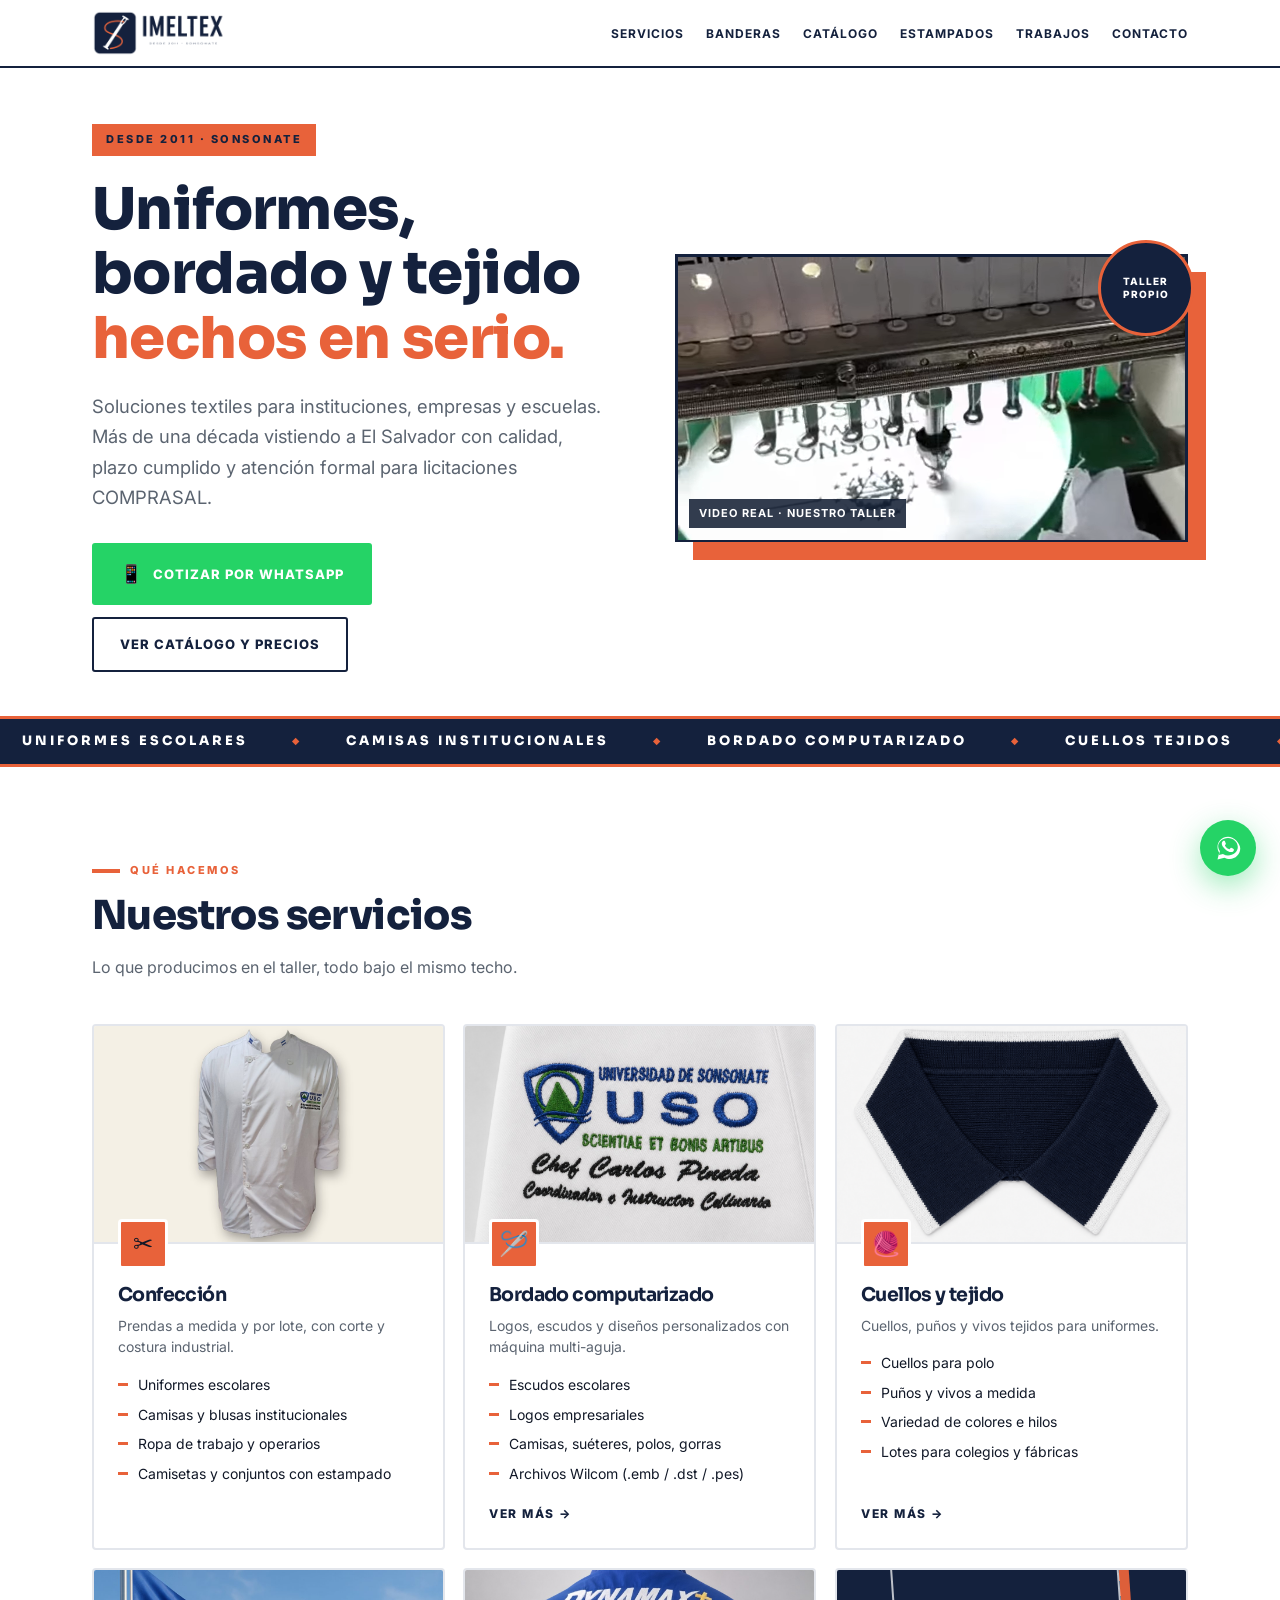
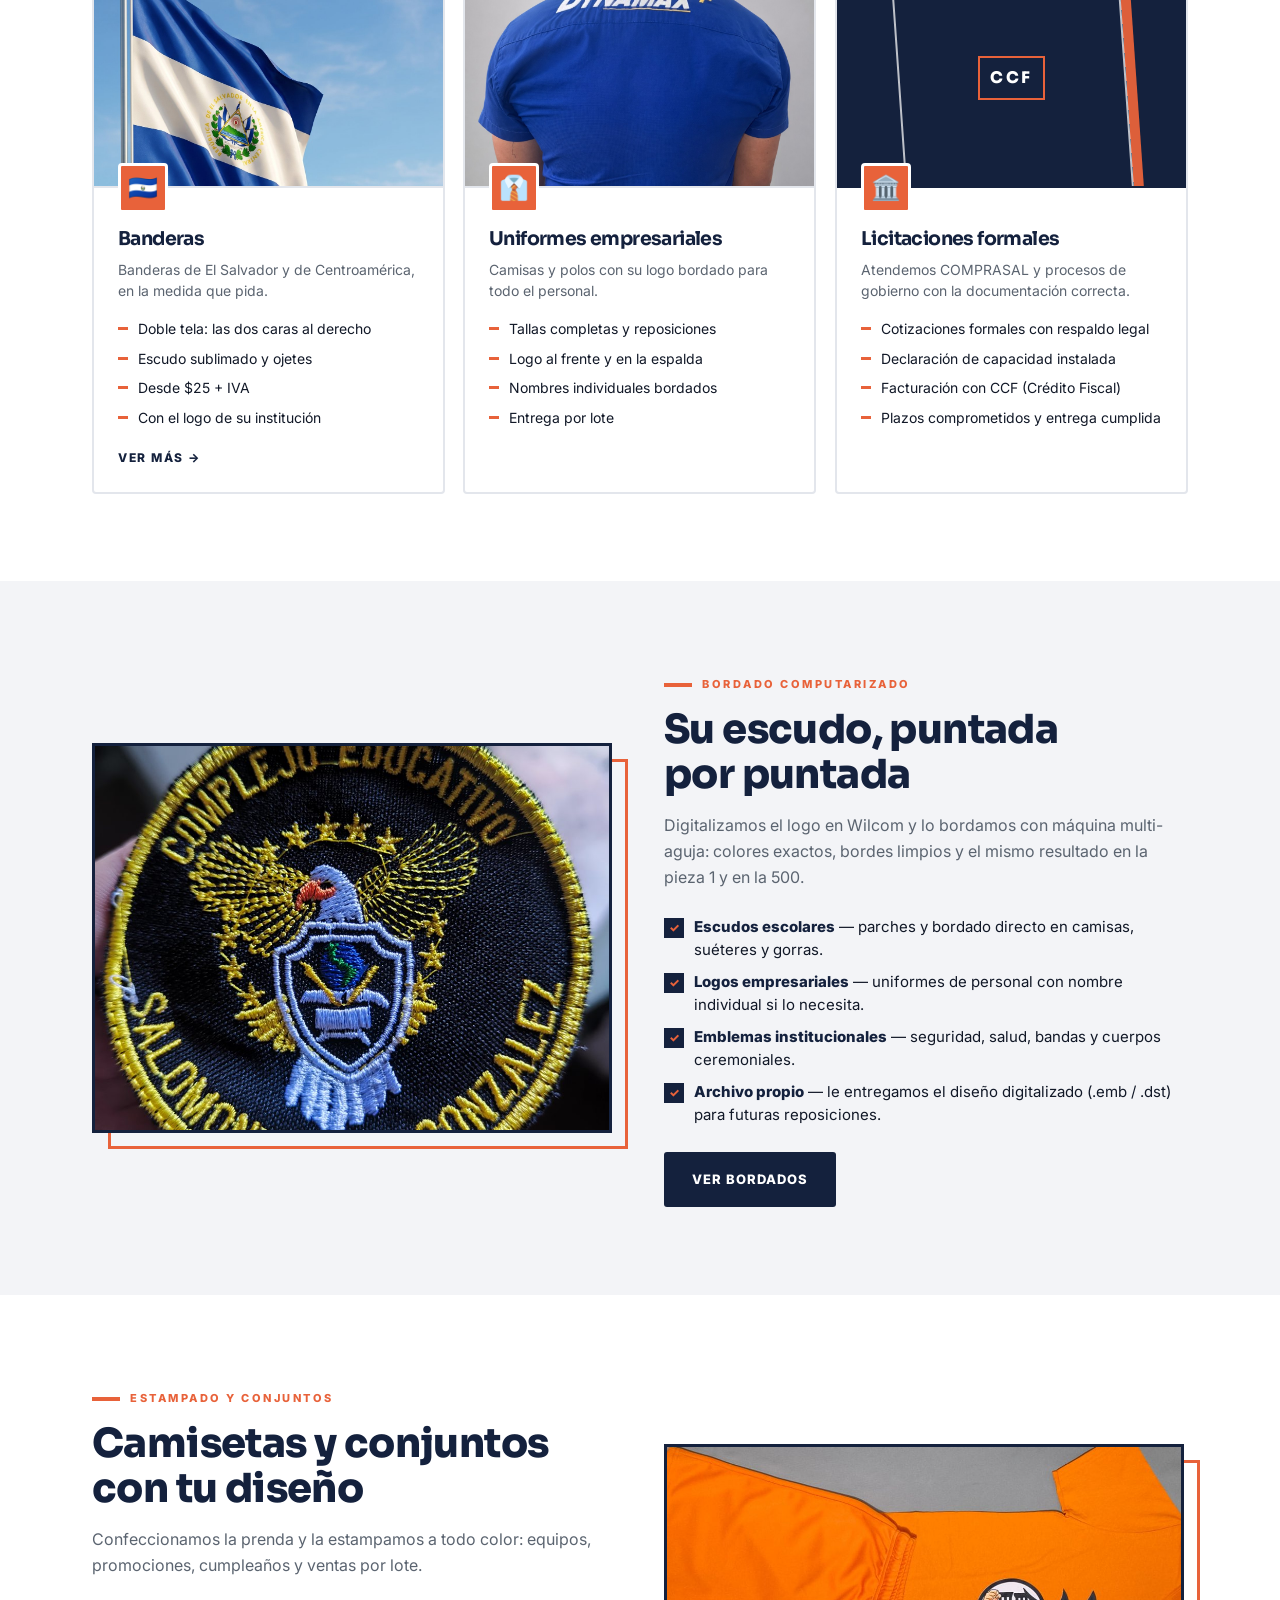
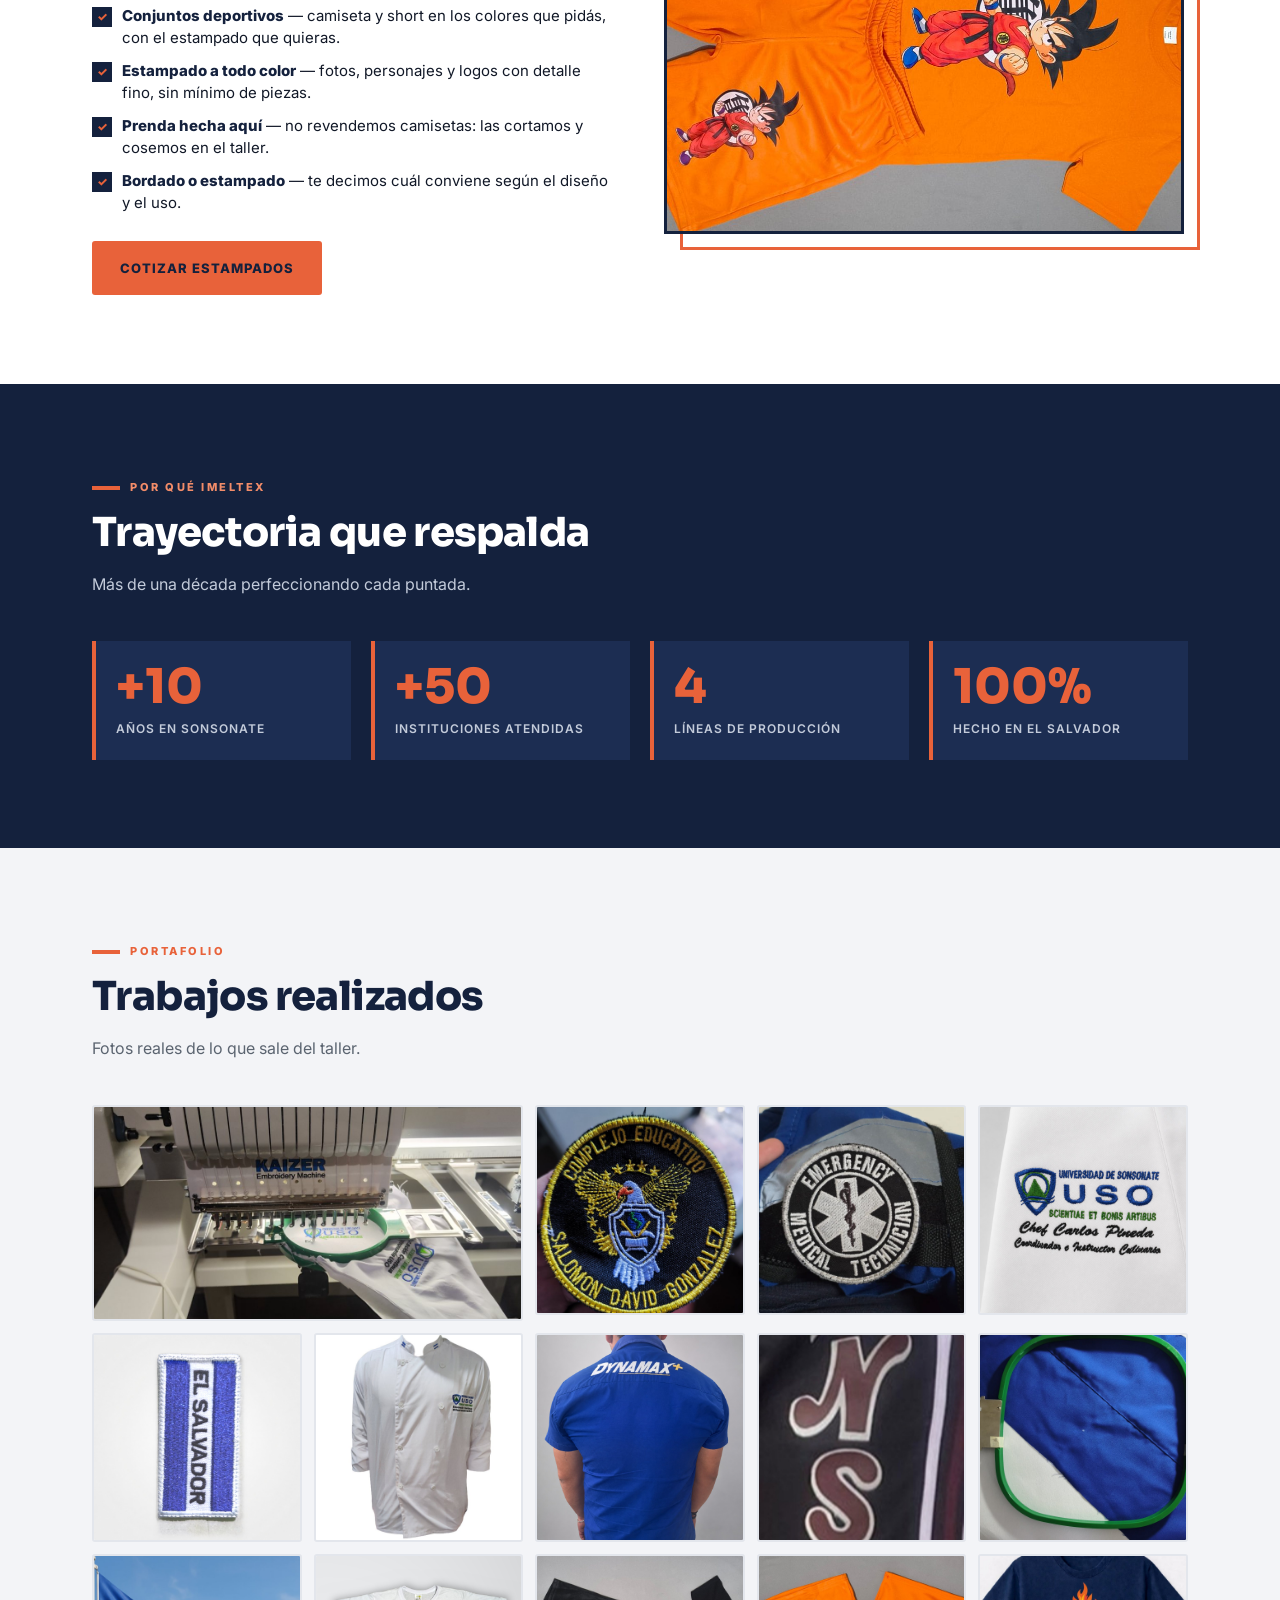
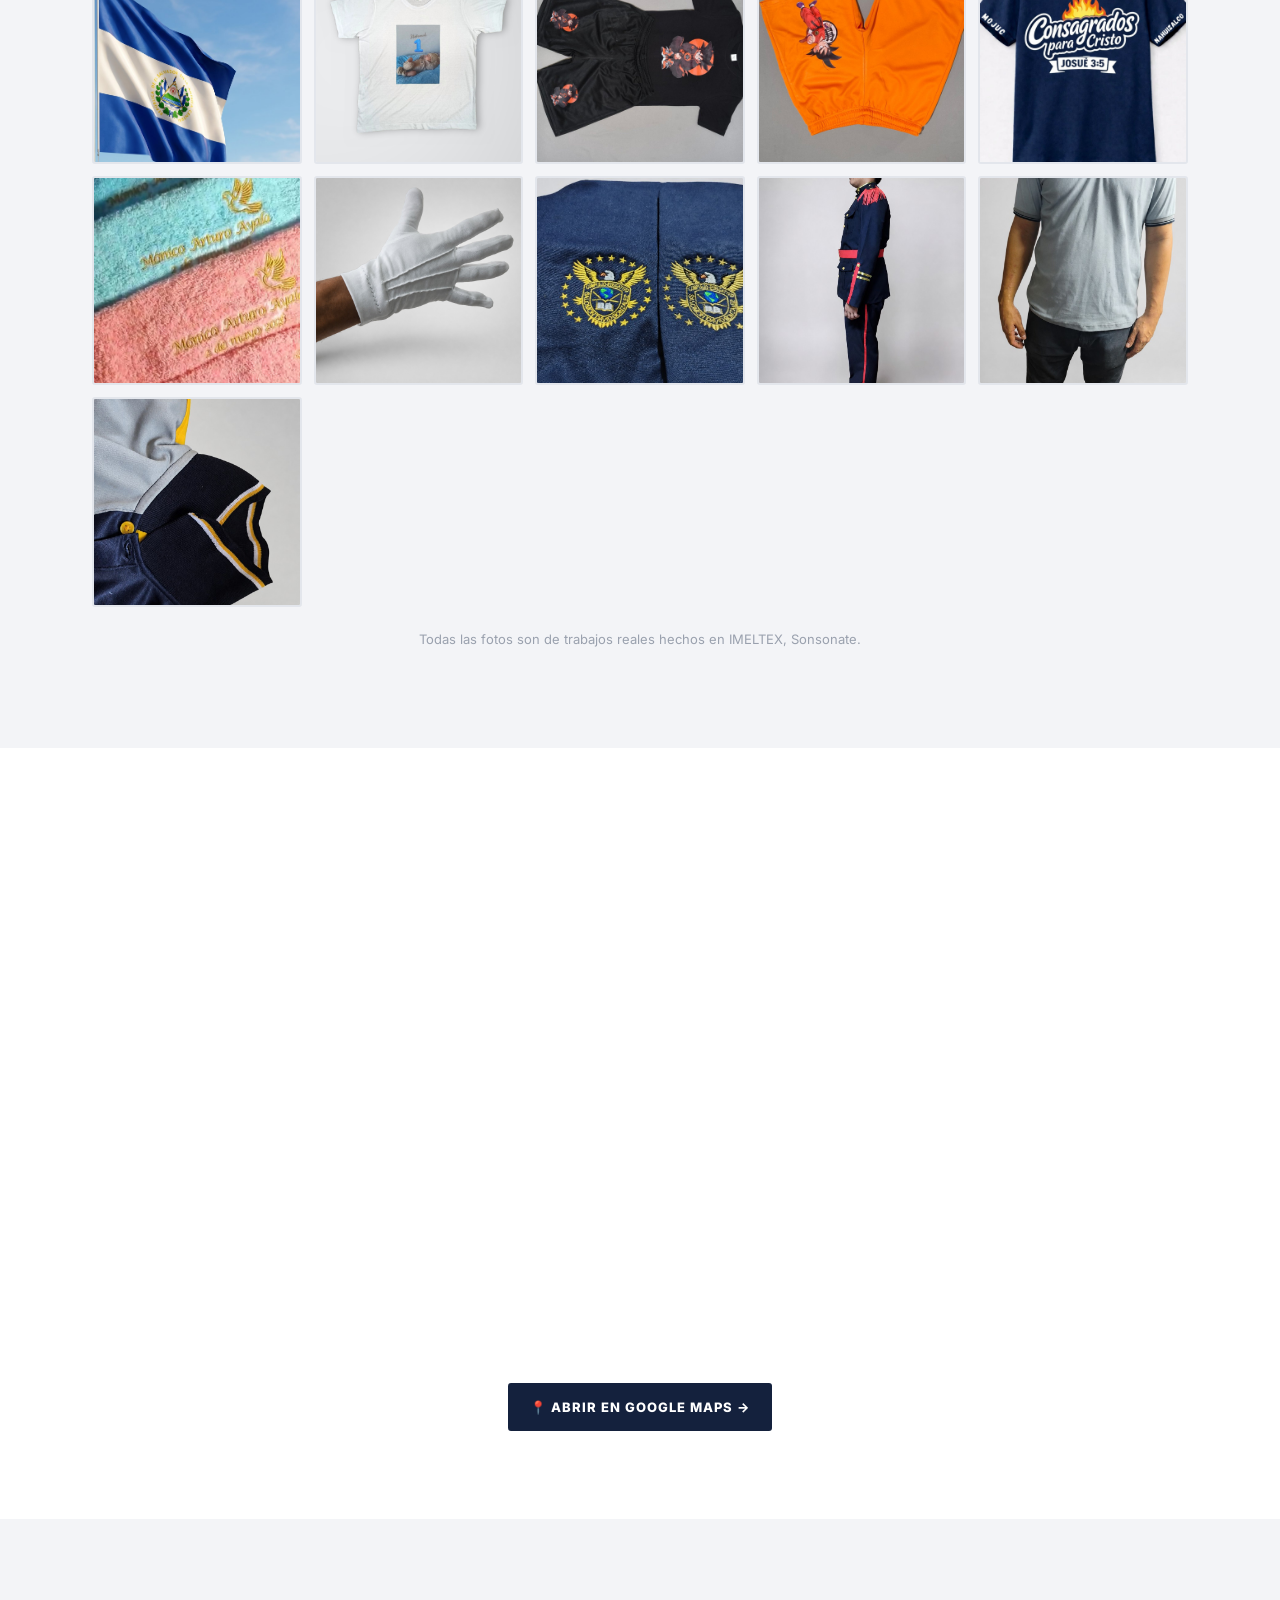
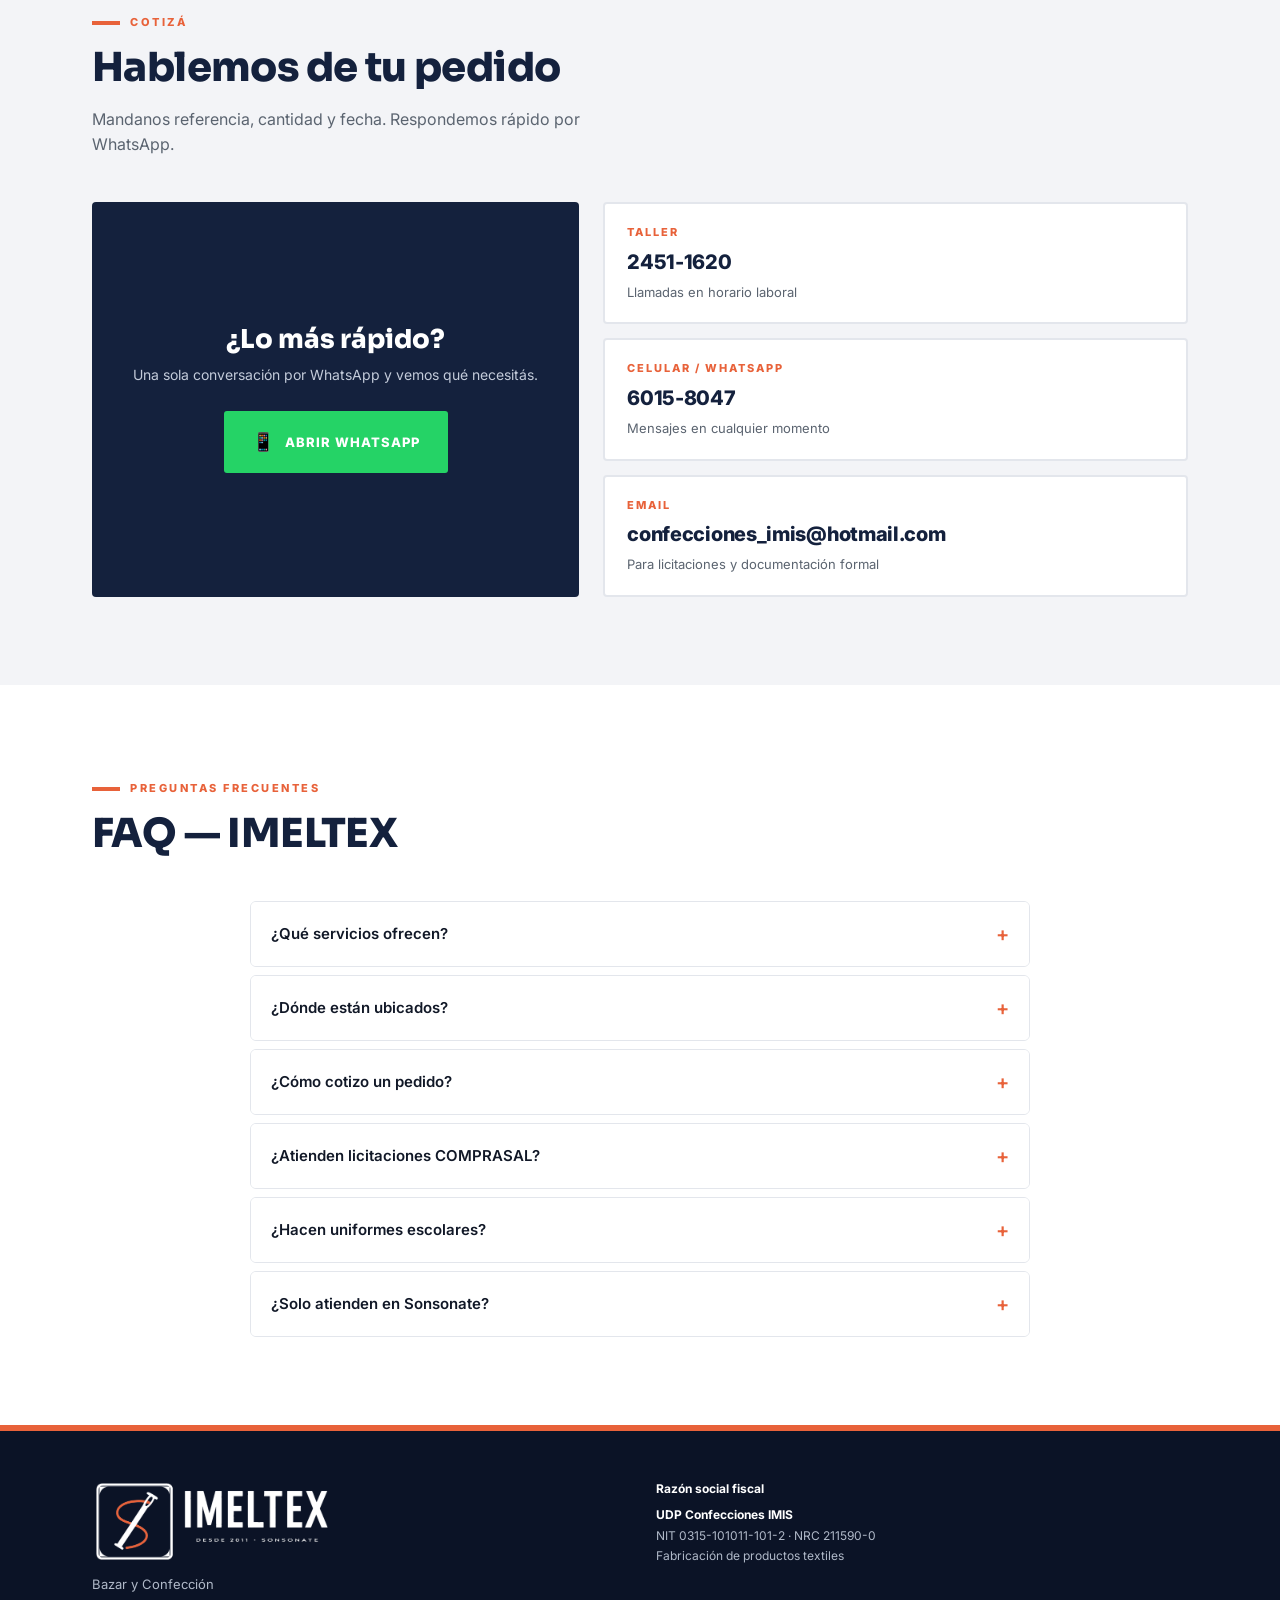
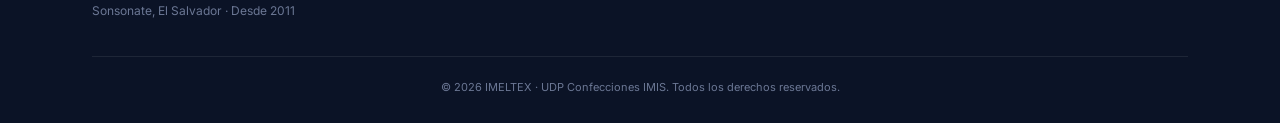
==== index.html @ 52f25d0e "Cuellos: 4 renders realistas + ajustes de layout de Codex Imagenes (Codex imagegen, mismo estilo que" ====
<!DOCTYPE html>
<html lang="es-SV">
<head>
  <meta charset="UTF-8" />
  <meta name="viewport" content="width=device-width, initial-scale=1, viewport-fit=cover" />
  <title>IMELTEX — Soluciones textiles para instituciones, empresas y escuelas | Sonsonate, El Salvador</title>
  <meta name="description" content="Soluciones textiles para instituciones, empresas y escuelas. Confección, bordado computarizado y cuellos tejidos en Sonsonate desde 2011. Licitaciones COMPRASAL." />
  <meta name="theme-color" content="#14213D" />

  <!-- Open Graph / Social -->
  <meta property="og:type" content="website" />
  <meta property="og:title" content="IMELTEX — Soluciones textiles para instituciones, empresas y escuelas" />
  <meta property="og:description" content="Confección, bordado y tejido en Sonsonate desde 2011. Licitaciones COMPRASAL." />
  <meta property="og:locale" content="es_SV" />
  <meta property="og:image" content="og-image.png" />
  <meta property="og:image:width" content="1200" />
  <meta property="og:image:height" content="630" />
  <meta property="og:url" content="https://imeltex.com.sv/" />
  <meta property="og:site_name" content="IMELTEX" />

  <meta name="twitter:card" content="summary_large_image" />
  <meta name="twitter:title" content="IMELTEX — Soluciones textiles para instituciones, empresas y escuelas" />
  <meta name="twitter:description" content="Confección, bordado y tejido en Sonsonate desde 2011." />
  <meta name="twitter:image" content="og-image.png" />

  <link rel="canonical" href="https://imeltex.com.sv/" />
  <link rel="icon" href="imeltex-icon-192.png" />
  <link rel="apple-touch-icon" href="imeltex-icon.png" />
  <link rel="preconnect" href="https://fonts.googleapis.com" />
  <link rel="preconnect" href="https://fonts.gstatic.com" crossorigin />
  <link href="https://fonts.googleapis.com/css2?family=Sora:wght@700;800&family=Inter:wght@400;500;600;700;800&display=swap" rel="stylesheet" />
  <link rel="stylesheet" href="styles.css?v=20260906-layout" />
  <script src="app.js" defer></script>

  <!-- Schema.org LocalBusiness para SEO local -->
  <script type="application/ld+json">
  {
    "@context": "https://schema.org",
    "@type": "LocalBusiness",
    "@id": "https://imeltex.com.sv/#business",
    "name": "IMELTEX",
    "legalName": "UDP Confecciones IMIS",
    "alternateName": "ImelTex Bazar y Confección",
    "description": "Taller textil en Sonsonate desde 2011. Confección de uniformes, bordados computarizados y tejido de cuellos para instituciones, empresas y escuelas.",
    "image": "https://imeltex.com.sv/imeltex-logo-2026.png",
    "logo": "https://imeltex.com.sv/imeltex-logo-2026.png",
    "telephone": ["+503-2451-1620", "+503-6015-8047"],
    "email": "confecciones_imis@hotmail.com",
    "url": "https://imeltex.com.sv/",
    "address": {
      "@type": "PostalAddress",
      "streetAddress": "Colonia Aida, 8va Avenida Norte, Casa 6-4",
      "addressLocality": "Sonsonate",
      "postalCode": "2301",
      "addressCountry": "SV"
    },
    "geo": {
      "@type": "GeoCoordinates",
      "latitude": 13.7167,
      "longitude": -89.7167
    },
    "openingHoursSpecification": [
      {
        "@type": "OpeningHoursSpecification",
        "dayOfWeek": ["Monday", "Tuesday", "Wednesday", "Thursday", "Friday"],
        "opens": "08:00",
        "closes": "17:00"
      },
      {
        "@type": "OpeningHoursSpecification",
        "dayOfWeek": ["Saturday"],
        "opens": "08:00",
        "closes": "12:00"
      }
    ],
    "foundingDate": "2011",
    "areaServed": "El Salvador",
    "knowsAbout": ["Confección de uniformes", "Bordado computarizado", "Tejido de cuellos", "Banderas", "Licitaciones COMPRASAL"],
    "hasOfferCatalog": {
      "@type": "OfferCatalog",
      "name": "Servicios IMELTEX",
      "itemListElement": [
        { "@type": "Offer", "itemOffered": { "@type": "Service", "name": "Confección textil", "url": "https://imeltex.com.sv/" } },
        { "@type": "Offer", "itemOffered": { "@type": "Service", "name": "Bordado computarizado", "url": "https://imeltex.com.sv/bordados.html" } },
        { "@type": "Offer", "itemOffered": { "@type": "Service", "name": "Cuellos tejidos", "url": "https://imeltex.com.sv/cuellos.html" } },
        { "@type": "Offer", "itemOffered": { "@type": "Product", "name": "Banderas de El Salvador y Centroamérica", "url": "https://imeltex.com.sv/banderas.html" } }
      ]
    }
  }
  </script>

</head>
<body>

  <!-- ── Nav ── -->
  <nav>
    <div class="container">
      <a href="index.html" class="logo-link" aria-label="IMELTEX — inicio">
        <img src="imeltex-logo-2026.png" alt="IMELTEX" />
      </a>
      <ul>
        <li><a href="#servicios">Servicios</a></li>
        <li><a href="banderas.html">Banderas</a></li>
        <li><a href="catalogo.html">Catálogo</a></li>
        <li><a href="#estampados">Estampados</a></li>
        <li><a href="#galeria">Trabajos</a></li>
        <li><a href="#contacto">Contacto</a></li>
      </ul>
    </div>
  </nav>

  <!-- ── Hero ── -->
  <header class="hero">
    <div class="container">
      <div class="hero-texto">
        <div class="desde">Desde 2011 · Sonsonate</div>
        <h1>Uniformes, bordado y tejido <strong>hechos en serio.</strong></h1>
        <p class="subtitulo">
          Soluciones textiles para instituciones, empresas y escuelas. Más de una década vistiendo a
          El Salvador con calidad, plazo cumplido y atención formal para licitaciones COMPRASAL.
        </p>
        <div class="cta-row">
          <a class="btn btn-wa" href="https://wa.me/50360158047?text=Hola%20IMELTEX%2C%20quiero%20cotizar%20un%20pedido" target="_blank" rel="noopener">
            <span style="font-size:18px" aria-hidden="true">📱</span> Cotizar por WhatsApp
          </a>
          <a class="btn btn-ghost" href="catalogo.html">Ver catálogo y precios</a>
        </div>
      </div>
      <div class="hero-visual">
        <video autoplay muted loop playsinline preload="metadata" poster="video/bordadora-poster.jpg" width="960" height="540" aria-label="Video real: nuestra bordadora multi-aguja trabajando en el taller">
          <source src="video/bordadora-loop.webm" type="video/webm" />
          <source src="video/bordadora-loop.mp4" type="video/mp4" />
          <img src="video/bordadora-poster.jpg" alt="Máquina bordadora industrial de IMELTEX bordando un logo" />
        </video>
        <div class="sello">Taller propio</div>
        <div class="pie-foto">Video real · nuestro taller</div>
      </div>
    </div>
  </header>

  <!-- ── Cinta ── -->
  <div class="cinta" aria-hidden="true">
    <div class="pista">
      <span>Uniformes escolares</span><span>Camisas institucionales</span><span>Bordado computarizado</span><span>Cuellos tejidos</span><span>Banderas</span><span>Ropa de trabajo</span><span>Licitaciones COMPRASAL</span><span>Facturación CCF</span>
      <span>Uniformes escolares</span><span>Camisas institucionales</span><span>Bordado computarizado</span><span>Cuellos tejidos</span><span>Banderas</span><span>Ropa de trabajo</span><span>Licitaciones COMPRASAL</span><span>Facturación CCF</span>
    </div>
  </div>

  <!-- ── Servicios ── -->
  <section id="servicios">
    <div class="container">
      <div class="seccion-titulo reveal">
        <div class="label">Qué hacemos</div>
        <h2>Nuestros servicios</h2>
        <div class="sub">Lo que producimos en el taller, todo bajo el mismo techo.</div>
      </div>
      <div class="servicios-grid">
        <div class="servicio reveal">
          <div class="foto"><img src="fotos/servicios/filipina-logo-limpio.jpg" alt="Filipina de chef blanca con logo bordado, confeccionada en IMELTEX" loading="lazy" width="1200" height="900" /></div>
          <div class="icon" aria-hidden="true">✂️</div>
          <h3>Confección</h3>
          <p>Prendas a medida y por lote, con corte y costura industrial.</p>
          <ul>
            <li>Uniformes escolares</li>
            <li>Camisas y blusas institucionales</li>
            <li>Ropa de trabajo y operarios</li>
            <li>Camisetas y conjuntos con estampado</li>
          </ul>
        </div>
        <a class="servicio servicio-link reveal reveal-d1" href="bordados.html">
          <div class="foto"><img src="fotos/galeria/bordado-logo-uso-filipina.jpg" alt="Logo de la Universidad de Sonsonate bordado en una filipina" loading="lazy" width="1000" height="1000" /></div>
          <div class="icon" aria-hidden="true">🪡</div>
          <h3>Bordado computarizado</h3>
          <p>Logos, escudos y diseños personalizados con máquina multi-aguja.</p>
          <ul>
            <li>Escudos escolares</li>
            <li>Logos empresariales</li>
            <li>Camisas, suéteres, polos, gorras</li>
            <li>Archivos Wilcom (.emb / .dst / .pes)</li>
          </ul>
          <div class="ver-mas">Ver más →</div>
        </a>
        <a class="servicio servicio-link reveal reveal-d2" href="cuellos.html">
          <div class="foto"><img src="fotos/cuellos/banda-gruesa.png" alt="Cuello tejido con banda gruesa azul marino" loading="lazy" width="900" height="900" style="object-position: center 55%" /></div>
          <div class="icon" aria-hidden="true">🧶</div>
          <h3>Cuellos y tejido</h3>
          <p>Cuellos, puños y vivos tejidos para uniformes.</p>
          <ul>
            <li>Cuellos para polo</li>
            <li>Puños y vivos a medida</li>
            <li>Variedad de colores e hilos</li>
            <li>Lotes para colegios y fábricas</li>
          </ul>
          <div class="ver-mas">Ver más →</div>
        </a>
        <a class="servicio servicio-link reveal reveal-d3" href="banderas.html">
          <div class="foto"><img src="fotos/bandera-el-salvador-imeltex.jpg" alt="Bandera de El Salvador confeccionada por IMELTEX" loading="lazy" width="1200" height="983" /></div>
          <div class="icon" aria-hidden="true">🇸🇻</div>
          <h3>Banderas</h3>
          <p>Banderas de El Salvador y de Centroamérica, en la medida que pida.</p>
          <ul>
            <li>Doble tela: las dos caras al derecho</li>
            <li>Escudo sublimado y ojetes</li>
            <li>Desde $25 + IVA</li>
            <li>Con el logo de su institución</li>
          </ul>
          <div class="ver-mas">Ver más →</div>
        </a>
        <div class="servicio reveal reveal-d3">
          <div class="foto"><img src="fotos/galeria/camisa-logo-espalda.jpg" alt="Camisa de uniforme empresarial con logo bordado en la espalda" loading="lazy" width="1000" height="1000" style="object-position: center 20%" /></div>
          <div class="icon" aria-hidden="true">👔</div>
          <h3>Uniformes empresariales</h3>
          <p>Camisas y polos con su logo bordado para todo el personal.</p>
          <ul>
            <li>Tallas completas y reposiciones</li>
            <li>Logo al frente y en la espalda</li>
            <li>Nombres individuales bordados</li>
            <li>Entrega por lote</li>
          </ul>
        </div>
        <div class="servicio reveal reveal-d4">
          <div class="foto foto-licitaciones" aria-hidden="true"><span>CCF</span></div>
          <div class="icon" aria-hidden="true">🏛️</div>
          <h3>Licitaciones formales</h3>
          <p>Atendemos COMPRASAL y procesos de gobierno con la documentación correcta.</p>
          <ul>
            <li>Cotizaciones formales con respaldo legal</li>
            <li>Declaración de capacidad instalada</li>
            <li>Facturación con CCF (Crédito Fiscal)</li>
            <li>Plazos comprometidos y entrega cumplida</li>
          </ul>
        </div>
      </div>
    </div>
  </section>

  <!-- ── Bordado destacado (foto real) ── -->
  <section class="cream-dark">
    <div class="container">
      <div class="bloque">
        <div class="bloque-img reveal">
          <img src="fotos/galeria/parche-salomon-mano.jpg" alt="Parche bordado del Complejo Educativo Salomón David González" loading="lazy" width="1000" height="1000" />
        </div>
        <div class="reveal reveal-d1">
          <div class="seccion-titulo">
            <div class="label">Bordado computarizado</div>
            <h2>Su escudo, puntada por puntada</h2>
            <div class="sub">Digitalizamos el logo en Wilcom y lo bordamos con máquina multi-aguja: colores exactos, bordes limpios y el mismo resultado en la pieza 1 y en la 500.</div>
          </div>
          <ul class="lista-check">
            <li><strong>Escudos escolares</strong> — parches y bordado directo en camisas, suéteres y gorras.</li>
            <li><strong>Logos empresariales</strong> — uniformes de personal con nombre individual si lo necesita.</li>
            <li><strong>Emblemas institucionales</strong> — seguridad, salud, bandas y cuerpos ceremoniales.</li>
            <li><strong>Archivo propio</strong> — le entregamos el diseño digitalizado (.emb / .dst) para futuras reposiciones.</li>
          </ul>
          <a class="btn btn-navy" href="bordados.html">Ver bordados</a>
        </div>
      </div>
    </div>
  </section>

  <!-- ── Estampados y conjuntos deportivos ── -->
  <section id="estampados">
    <div class="container">
      <div class="bloque invertido">
        <div class="bloque-img reveal">
          <img src="fotos/galeria/conjunto-deportivo-naranja.jpg" alt="Conjunto deportivo naranja con estampado a todo color, confeccionado en IMELTEX" loading="lazy" width="1000" height="1000" />
        </div>
        <div class="reveal reveal-d1">
          <div class="seccion-titulo">
            <div class="label">Estampado y conjuntos</div>
            <h2>Camisetas y conjuntos con tu diseño</h2>
            <div class="sub">Confeccionamos la prenda y la estampamos a todo color: equipos, promociones, cumpleaños y ventas por lote.</div>
          </div>
          <ul class="lista-check">
            <li><strong>Conjuntos deportivos</strong> — camiseta y short en los colores que pidás, con el estampado que quieras.</li>
            <li><strong>Estampado a todo color</strong> — fotos, personajes y logos con detalle fino, sin mínimo de piezas.</li>
            <li><strong>Prenda hecha aquí</strong> — no revendemos camisetas: las cortamos y cosemos en el taller.</li>
            <li><strong>Bordado o estampado</strong> — te decimos cuál conviene según el diseño y el uso.</li>
          </ul>
          <a class="btn btn-gold" href="https://wa.me/50360158047?text=Hola%20IMELTEX%2C%20quiero%20cotizar%20camisetas%20estampadas" target="_blank" rel="noopener">Cotizar estampados</a>
        </div>
      </div>
    </div>
  </section>

  <!-- ── Trayectoria (dark section) ── -->
  <section class="dark">
    <div class="container">
      <div class="seccion-titulo reveal">
        <div class="label">Por qué IMELTEX</div>
        <h2>Trayectoria que respalda</h2>
        <div class="sub">Más de una década perfeccionando cada puntada.</div>
      </div>
      <div class="stats-row">
        <div class="stat reveal">
          <div class="num" data-count="10" data-prefix="+">+10</div>
          <div class="label">Años en Sonsonate</div>
        </div>
        <div class="stat reveal reveal-d1">
          <div class="num" data-count="50" data-prefix="+">+50</div>
          <div class="label">Instituciones atendidas</div>
        </div>
        <div class="stat reveal reveal-d2">
          <div class="num" data-count="4">4</div>
          <div class="label">Líneas de producción</div>
        </div>
        <div class="stat reveal reveal-d3">
          <div class="num" data-count="100" data-suffix="%">100%</div>
          <div class="label">Hecho en El Salvador</div>
        </div>
      </div>
    </div>
  </section>

  <!-- ── Galería ── -->
  <section id="galeria" class="cream-dark">
    <div class="container">
      <div class="seccion-titulo reveal">
        <div class="label">Portafolio</div>
        <h2>Trabajos realizados</h2>
        <div class="sub">Fotos reales de lo que sale del taller.</div>
      </div>
      <div class="galeria-grid reveal">
        <img class="galeria-item ancha" src="fotos/galeria/maquina-bordando.jpg" alt="Máquina bordadora trabajando un logo" loading="lazy" width="1000" height="1000" />
        <img class="galeria-item" src="fotos/galeria/parche-salomon-mano.jpg" alt="Parche bordado escolar" loading="lazy" width="1000" height="1000" />
        <img class="galeria-item" src="fotos/galeria/parche-emt.jpg" alt="Parche bordado Emergency Medical Technician" loading="lazy" width="1000" height="1000" />
        <img class="galeria-item" src="fotos/galeria/bordado-logo-uso-filipina.jpg" alt="Logo bordado en filipina" loading="lazy" width="1000" height="1000" />
        <img class="galeria-item" src="fotos/galeria/parche-el-salvador.jpg" alt="Parche bordado El Salvador" loading="lazy" width="1000" height="1000" />
        <img class="galeria-item" src="fotos/galeria/filipina-logo.jpg" alt="Filipina de chef con logo bordado" loading="lazy" width="1000" height="1000" />
        <img class="galeria-item" src="fotos/galeria/camisa-logo-espalda.jpg" alt="Camisa de uniforme con logo en la espalda" loading="lazy" width="1000" height="1000" />
        <img class="galeria-item" src="fotos/galeria/bordado-detalle-letras.jpg" alt="Detalle de letras bordadas" loading="lazy" width="1000" height="1000" />
        <img class="galeria-item" src="fotos/galeria/bandera-bastidor.jpg" alt="Bandera en bastidor de bordado" loading="lazy" width="1000" height="1000" />
        <img class="galeria-item" src="fotos/bandera-el-salvador-imeltex.jpg" alt="Bandera de El Salvador" loading="lazy" width="1200" height="983" />
        <img class="galeria-item" src="fotos/galeria/camiseta-goku-blanca.jpg" alt="Camiseta blanca con estampado a todo color" loading="lazy" width="1000" height="1000" />
        <img class="galeria-item" src="fotos/galeria/conjunto-deportivo-negro.jpg" alt="Conjunto deportivo negro estampado" loading="lazy" width="1000" height="1000" />
        <img class="galeria-item" src="fotos/galeria/short-naranja-estampado.jpg" alt="Short naranja con estampado" loading="lazy" width="1000" height="1000" />
        <img class="galeria-item" src="fotos/galeria/camiseta-consagrados-estampada.jpg" alt="Camiseta azul con estampado Consagrados para Cristo" loading="lazy" width="1000" height="1000" />
        <img class="galeria-item" src="fotos/galeria/toallas-bordadas-personalizadas.jpg" alt="Toallas bordadas con nombre y fecha" loading="lazy" width="1000" height="1000" />
        <img class="galeria-item" src="fotos/galeria/guantes-blancos-desfile.jpg" alt="Guantes blancos para desfile" loading="lazy" width="1000" height="1000" />
        <img class="galeria-item" src="fotos/galeria/escudos-aguila-salomon-bordados.jpg" alt="Escudos del Complejo Educativo Salomón David González bordados en tela azul marino" loading="lazy" width="1000" height="1000" />
        <img class="galeria-item" src="fotos/galeria/uniforme-cadete-gala.jpg" alt="Uniforme de gala de cadete confeccionado en IMELTEX" loading="lazy" width="1000" height="1000" />
        <img class="galeria-item" src="fotos/galeria/polo-gris-cuello-tejido.jpg" alt="Polo gris con cuello y puños tejidos en el taller" loading="lazy" width="1000" height="1000" />
        <img class="galeria-item" src="fotos/galeria/cuello-tejido-real-amarillo-blanco.jpg" alt="Cuello tejido azul marino con líneas amarilla y blanca, foto real" loading="lazy" width="1000" height="1000" />
        <div class="galeria-pie">Todas las fotos son de trabajos reales hechos en IMELTEX, Sonsonate.</div>
      </div>
    </div>
  </section>

  <!-- ── Ubicación ── -->
  <section id="ubicacion">
    <div class="container">
      <div class="seccion-titulo reveal">
        <div class="label">Dónde estamos</div>
        <h2>Visitanos en Sonsonate</h2>
        <div class="sub">Lunes a viernes 8:00 AM – 5:00 PM · Sábado 8:00 AM – 12:00 PM</div>
      </div>
      <div class="mapa-wrap reveal">
        <iframe
          src="https://www.google.com/maps?q=ImelTex+Bazar+y+Confecci%C3%B3n+Sonsonate&output=embed"
          loading="lazy"
          referrerpolicy="no-referrer-when-downgrade"
          title="Ubicación de IMELTEX en Sonsonate"
        ></iframe>
      </div>
      <div style="text-align: center; margin-top: 20px;">
        <a class="contacto-cta" href="https://maps.app.goo.gl/zHChLPt75H6Lh97o6" target="_blank" rel="noopener">
          📍 Abrir en Google Maps →
        </a>
      </div>
    </div>
  </section>

  <!-- ── Contacto ── -->
  <section id="contacto" class="cream-dark">
    <div class="container">
      <div class="seccion-titulo reveal">
        <div class="label">Cotizá</div>
        <h2>Hablemos de tu pedido</h2>
        <div class="sub">Mandanos referencia, cantidad y fecha. Respondemos rápido por WhatsApp.</div>
      </div>
      <div class="contacto-grid reveal">
        <div class="contacto-destacado">
          <div class="t">¿Lo más rápido?</div>
          <div class="s">Una sola conversación por WhatsApp y vemos qué necesitás.</div>
          <a class="btn btn-wa" href="https://wa.me/50360158047?text=Hola%20IMELTEX%2C%20quiero%20cotizar%20un%20pedido" target="_blank" rel="noopener">
            <span style="font-size: 18px;" aria-hidden="true">📱</span> Abrir WhatsApp
          </a>
        </div>
        <div class="contacto-info">
          <a class="contacto-card" href="tel:+50324511620">
            <div class="titulo">Taller</div>
            <div class="valor">2451-1620</div>
            <div class="extra">Llamadas en horario laboral</div>
          </a>
          <a class="contacto-card" href="tel:+50360158047">
            <div class="titulo">Celular / WhatsApp</div>
            <div class="valor">6015-8047</div>
            <div class="extra">Mensajes en cualquier momento</div>
          </a>
          <a class="contacto-card" href="mailto:confecciones_imis@hotmail.com">
            <div class="titulo">Email</div>
            <div class="valor">confecciones_imis@hotmail.com</div>
            <div class="extra">Para licitaciones y documentación formal</div>
          </a>
        </div>
      </div>
    </div>
  </section>

  <!-- FAQ Schema -->
  <script type="application/ld+json">
  {
    "@context": "https://schema.org",
    "@type": "FAQPage",
    "mainEntity": [
      {
        "@type": "Question",
        "name": "¿Qué servicios ofrece IMELTEX en Sonsonate?",
        "acceptedAnswer": { "@type": "Answer", "text": "IMELTEX ofrece confección de uniformes escolares y empresariales, bordado computarizado de logos y escudos, y cuellos tejidos a medida para polos. También atendemos licitaciones COMPRASAL con documentación formal." }
      },
      {
        "@type": "Question",
        "name": "¿Dónde está ubicado el taller IMELTEX?",
        "acceptedAnswer": { "@type": "Answer", "text": "El taller está en Colonia Aida, 8va Avenida Norte, Casa 6-4, Sonsonate, El Salvador. Atendemos de lunes a viernes 8:00–17:00 y sábados 8:00–12:00." }
      },
      {
        "@type": "Question",
        "name": "¿IMELTEX atiende licitaciones COMPRASAL?",
        "acceptedAnswer": { "@type": "Answer", "text": "Sí. Atendemos procesos COMPRASAL y licitaciones de gobierno con cotizaciones formales, declaración de capacidad instalada y facturación con Crédito Fiscal (CCF)." }
      },
      {
        "@type": "Question",
        "name": "¿Cómo cotizo un pedido con IMELTEX?",
        "acceptedAnswer": { "@type": "Answer", "text": "La forma más rápida es por WhatsApp al +503 6015-8047. Mandanos referencia, cantidad y fecha y respondemos con precio en minutos. También podés llamar al 2451-1620 en horario laboral." }
      },
      {
        "@type": "Question",
        "name": "¿IMELTEX hace uniformes escolares en El Salvador?",
        "acceptedAnswer": { "@type": "Answer", "text": "Sí. Confeccionamos uniformes escolares completos — camisa, falda, pantalón — y bordamos el escudo del colegio. Atendemos a instituciones de todo El Salvador desde Sonsonate." }
      }
    ]
  }
  </script>

  <!-- ── FAQ ── -->
  <section>
    <div class="container">
      <div class="seccion-titulo reveal">
        <div class="label">Preguntas frecuentes</div>
        <h2>FAQ — IMELTEX</h2>
      </div>
      <div class="faq-lista reveal">
        <details class="faq-item">
          <summary>¿Qué servicios ofrecen?</summary>
          <p>Confección de uniformes, bordado computarizado de logos y escudos, cuellos tejidos a medida y atención a licitaciones COMPRASAL con documentación formal.</p>
        </details>
        <details class="faq-item">
          <summary>¿Dónde están ubicados?</summary>
          <p>Colonia Aida, 8va Avenida Norte, Casa 6-4, Sonsonate. Atendemos lunes a viernes 8–17h y sábados 8–12h.</p>
        </details>
        <details class="faq-item">
          <summary>¿Cómo cotizo un pedido?</summary>
          <p>Por WhatsApp al +503 6015-8047 — mandanos referencia, cantidad y fecha y respondemos en minutos. También podés llamar al 2451-1620 en horario laboral.</p>
        </details>
        <details class="faq-item">
          <summary>¿Atienden licitaciones COMPRASAL?</summary>
          <p>Sí. Entregamos cotizaciones formales, declaración de capacidad instalada y facturamos con CCF (Crédito Fiscal).</p>
        </details>
        <details class="faq-item">
          <summary>¿Hacen uniformes escolares?</summary>
          <p>Sí — camisa, falda, pantalón y bordado del escudo del colegio. Atendemos instituciones de todo El Salvador.</p>
        </details>
        <details class="faq-item">
          <summary>¿Solo atienden en Sonsonate?</summary>
          <p>El taller está en Sonsonate pero atendemos pedidos de todo el país. Coordinamos envío o recogida según el volumen.</p>
        </details>
      </div>
    </div>
  </section>

  <!-- ── Footer ── -->
  <footer>
    <div class="container">
      <div class="footer-grid">
        <div>
          <img src="imeltex-logo-blanco-2026.png" alt="IMELTEX" class="logo-footer" width="240" height="75" loading="lazy" />
          <div style="color: #b0b9c8; font-size: 13px; margin-bottom: 6px;">Bazar y Confección</div>
          <div style="font-size: 12px; color: #6b7794;">Sonsonate, El Salvador · Desde 2011</div>
        </div>
        <div class="fiscal">
          <div style="color: #fff; font-weight: 700; margin-bottom: 6px;">Razón social fiscal</div>
          <div><strong>UDP Confecciones IMIS</strong></div>
          <div>NIT 0315-101011-101-2 · NRC 211590-0</div>
          <div>Fabricación de productos textiles</div>
        </div>
      </div>
      <div class="copy">
        © <span id="anio"></span> IMELTEX · UDP Confecciones IMIS. Todos los derechos reservados.
      </div>
    </div>
  </footer>

  <!-- ── Float WhatsApp ── -->
  <a class="wa-float" href="https://wa.me/50360158047?text=Hola%20IMELTEX%2C%20quiero%20cotizar%20un%20pedido" target="_blank" rel="noopener" title="Contactanos por WhatsApp" aria-label="WhatsApp">
    <svg viewBox="0 0 32 32" width="28" height="28" aria-hidden="true"><path fill="#fff" d="M16 3C9.4 3 4 8.3 4 14.9c0 2.3.7 4.5 1.9 6.4L4 29l7.9-1.9c1.8 1 3.9 1.5 6.1 1.5 6.6 0 12-5.3 12-11.9S22.6 3 16 3zm0 21.6c-1.9 0-3.7-.5-5.3-1.5l-.4-.2-4.7 1.1 1.2-4.5-.3-.4c-1.1-1.6-1.7-3.5-1.7-5.4C4.8 9.5 9.8 4.6 16 4.6s11.2 4.9 11.2 10.3S22.2 24.6 16 24.6zm6.1-7.7c-.3-.2-2-1-2.3-1.1-.3-.1-.5-.2-.8.2-.2.3-.9 1.1-1.1 1.3-.2.2-.4.3-.7.1-.3-.2-1.4-.5-2.7-1.7-1-.9-1.7-2-1.9-2.3-.2-.3 0-.5.1-.7l.5-.6c.2-.2.2-.4.3-.6.1-.2 0-.4 0-.6-.1-.2-.8-1.8-1-2.5-.3-.6-.6-.6-.8-.6h-.7c-.2 0-.6.1-.9.4-.3.3-1.2 1.2-1.2 2.9s1.2 3.3 1.4 3.6c.2.2 2.4 3.7 5.8 5.1.8.4 1.4.6 1.9.7.8.3 1.6.2 2.2.1.7-.1 2-.8 2.3-1.6.3-.8.3-1.5.2-1.6-.1-.1-.3-.2-.6-.4z"/></svg>
  </a>

  <script>
    document.getElementById('anio').textContent = new Date().getFullYear();
  </script>
</body>
</html>
---- styles.css ----
/* IMELTEX — hoja de estilos v2 (sep-2026): misma marca navy + dorado, tipografía Sora/Inter,
   fotos reales en portada, tarjetas y galería. Los componentes de catálogo, cuellos y páginas
   de servicio (más abajo) se conservan y heredan los tokens nuevos. */
* { box-sizing: border-box; margin: 0; padding: 0; }
:root {
  --navy: #14213D;
  --navy-dark: #0B1326;
  --navy-2: #1C2D52;
  --gold: #E8623A;
  --gold-light: #F28C69;
  --gold-suave: #FDEBE4;
  --cream: #FFFFFF;
  --cream-dark: #F3F4F7;
  --texto: #111827;
  --gris: #5B6470;
  --gris-claro: #9AA1AE;
  --linea: #E3E6EC;
  --verde-wa: #25D366;
}
html { scroll-behavior: smooth; -webkit-tap-highlight-color: transparent; }
body {
  font-family: 'Inter', -apple-system, system-ui, sans-serif;
  color: var(--texto); background: var(--cream);
  line-height: 1.6; font-size: 16px; overflow-x: hidden;
}
h1, h2, h3 { font-family: 'Sora', 'Inter', system-ui, sans-serif; line-height: 1.12; color: var(--navy); letter-spacing: -0.6px; }
h1, h2 { font-weight: 800; }
h2 { font-size: clamp(1.7rem, 4.2vw, 2.5rem); margin-bottom: 0.4em; text-wrap: balance; }
h3 { font-weight: 700; }
a { color: inherit; text-decoration: none; }
img { max-width: 100%; height: auto; display: block; }
.container { max-width: 1140px; margin: 0 auto; padding: 0 22px; }

/* El foco debe ser inequívoco tanto sobre fondos claros como sobre los de marca. */
:where(a, button, summary, input, select, textarea):focus-visible {
  outline: 3px solid var(--gold);
  outline-offset: 3px;
  box-shadow: 0 0 0 5px #fff;
}

/* ── Nav ── */
nav {
  position: sticky; top: 0; z-index: 100;
  background: rgba(255,255,255,0.96); backdrop-filter: blur(12px);
  border-bottom: 2px solid var(--navy);
}
nav .container { display: flex; align-items: center; justify-content: space-between; height: 66px; gap: 16px; }
nav .logo-link { display: flex; align-items: center; gap: 10px; flex-shrink: 0; }
nav .logo-link img { height: 46px; width: auto; }
nav .logo-link .marca { font-family: 'Sora', sans-serif; font-weight: 800; font-size: 18px; color: var(--navy); letter-spacing: 1px; }
nav ul { display: flex; gap: 22px; list-style: none; min-width: 0; }
nav ul a { font-size: 12px; font-weight: 700; color: var(--navy); letter-spacing: 1px; text-transform: uppercase; padding: 6px 0; border-bottom: 2px solid transparent; transition: border-color .2s, color .2s; white-space: nowrap; }
nav ul a:hover { border-color: var(--gold); color: var(--navy-2); }
@media (max-width: 760px) {
  .container { padding: 0 18px; }
  nav .container { height: 58px; gap: 10px; }
  nav .logo-link img { height: 38px; }
  nav ul { flex: 1; gap: 14px; overflow-x: auto; scrollbar-width: none; -webkit-overflow-scrolling: touch; padding-right: 12px; }
  nav ul::-webkit-scrollbar { display: none; }
  nav ul a { font-size: 11px; }
}

/* ── Hero (portada) ── */
.hero { background: var(--cream); padding: 56px 0 44px; position: relative; overflow: hidden; }
.hero .container { display: grid; grid-template-columns: minmax(0,1.05fr) minmax(0,1fr); gap: 44px; align-items: center; text-align: left; }
.hero-texto, .hero-visual { min-width: 0; }
.hero .logo-hero { display: none; }
.hero .desde {
  display: inline-block; font-size: 11px; font-weight: 800; letter-spacing: 2.5px; text-transform: uppercase;
  color: var(--navy); background: var(--gold); padding: 7px 14px; margin-bottom: 22px;
}
.hero h1 { font-size: clamp(2.1rem, 5vw, 3.6rem); margin-bottom: 20px; color: var(--navy); text-wrap: balance; }
.hero h1 strong { color: var(--gold); font-weight: 800; white-space: nowrap; }
.hero .subtitulo { font-size: clamp(1rem, 1.6vw, 1.15rem); color: var(--gris); max-width: 520px; margin: 0 0 30px; line-height: 1.65; }
.hero .cta-row { display: flex; gap: 12px; flex-wrap: wrap; justify-content: flex-start; }
.hero-visual { position: relative; }
.hero-visual img, .hero-visual video { width: 100%; height: auto; aspect-ratio: 16/9; object-fit: cover; border: 3px solid var(--navy); position: relative; z-index: 1; background: var(--cream-dark); display: block; }
.hero-visual::before { content: ''; position: absolute; inset: 18px -18px -18px 18px; background: var(--gold); z-index: 0; }
.hero-visual .sello {
  position: absolute; z-index: 2; right: -6px; top: -14px; width: 96px; height: 96px; border-radius: 50%;
  background: var(--navy); color: #fff; border: 3px solid var(--gold); display: flex; align-items: center; justify-content: center;
  text-align: center; font-size: 10px; font-weight: 800; letter-spacing: 1px; text-transform: uppercase; line-height: 1.25; padding: 8px;
}
.hero-visual .pie-foto { position: absolute; z-index: 2; left: 14px; bottom: 14px; background: rgba(15,26,48,0.85); color: #fff; font-size: 11px; font-weight: 700; letter-spacing: 1px; text-transform: uppercase; padding: 6px 10px; }
@media (max-width: 860px) {
  .hero { padding: 34px 0 30px; }
  .hero .container { grid-template-columns: minmax(0,1fr); gap: 30px; }
  .hero h1 { font-size: clamp(1.9rem, 8vw, 2.5rem); }
  .hero-visual { margin: 0 18px 18px 0; }
  .hero-visual::before { inset: 14px -14px -14px 14px; }
  .hero-visual .sello { width: 80px; height: 80px; font-size: 9px; right: -4px; }
}
@media (max-width: 600px) {
  .hero .subtitulo { max-width: 36ch; margin-bottom: 24px; }
  .hero .cta-row { display: grid; grid-template-columns: minmax(0, 1fr); width: 100%; }
  .hero .cta-row .btn { justify-content: center; min-height: 48px; }
  .hero-visual img, .hero-visual video { aspect-ratio: 4 / 3; object-position: center 42%; }
}

/* ── Botones ── */
.btn {
  display: inline-flex; align-items: center; gap: 10px; padding: 15px 26px;
  font-weight: 800; font-size: 13px; letter-spacing: 1px; text-transform: uppercase; font-family: inherit;
  border: 2px solid transparent; border-radius: 3px; transition: transform .15s, background .2s, color .2s, border-color .2s; cursor: pointer;
}
.btn:hover { transform: translateY(-2px); }
.btn-wa { background: var(--verde-wa); color: #fff; }
.btn-wa:hover { background: #1fbf5b; }
.btn-gold { background: var(--gold); color: var(--navy); }
.btn-gold:hover { background: var(--gold-light); }
.btn-navy { background: var(--navy); color: #fff; }
.btn-navy:hover { background: var(--navy-2); }
.btn-ghost { background: transparent; color: var(--navy); border-color: var(--navy); }
.btn-ghost:hover { background: var(--navy); color: #fff; }
.btn:focus-visible { transform: translateY(-2px); }

/* ── Cinta / marquee ── */
.cinta { background: var(--navy); color: #fff; overflow: hidden; padding: 12px 0; border-top: 3px solid var(--gold); border-bottom: 3px solid var(--gold); }
.cinta .pista { display: flex; width: max-content; animation: cinta 40s linear infinite; }
.cinta span { font-family: 'Sora', sans-serif; font-weight: 800; font-size: 13px; letter-spacing: 3px; text-transform: uppercase; padding: 0 22px; white-space: nowrap; }
.cinta span::after { content: '◆'; color: var(--gold); margin-left: 44px; font-size: 9px; vertical-align: middle; }
@keyframes cinta { from { transform: translateX(0); } to { transform: translateX(-50%); } }
@media (prefers-reduced-motion: reduce) { .cinta .pista { animation: none; } }
@media (max-width: 600px) {
  .cinta { padding: 10px 0; }
  .cinta span { font-size: 11px; letter-spacing: 2px; padding: 0 16px; }
  .cinta span::after { margin-left: 32px; }
}

/* ── Secciones ── */
section { padding: clamp(4rem, 7vw, 5.5rem) 0; }
@media (max-width: 760px) { section { padding: 60px 0; } }
section.dark { background: var(--navy); color: #fff; }
section.dark h2, section.dark h3 { color: #fff; }
section.cream-dark { background: var(--cream-dark); }
.seccion-titulo { text-align: left; margin-bottom: clamp(28px, 4vw, 44px); max-width: 680px; }
.seccion-titulo.centro { text-align: center; margin-left: auto; margin-right: auto; }
.seccion-titulo .label {
  display: inline-flex; align-items: center; gap: 10px;
  font-size: 11px; font-weight: 800; letter-spacing: 2.5px; text-transform: uppercase; color: var(--gold); margin-bottom: 14px;
}
.seccion-titulo .label::before { content: ''; width: 28px; height: 4px; background: var(--gold); }
.seccion-titulo.centro .label::before { display: none; }
.seccion-titulo .sub { font-size: 16px; color: var(--gris); line-height: 1.6; margin: 6px 0 0; max-width: 52ch; }
section.dark .seccion-titulo .sub { color: #C3CBDA; }
section.dark .seccion-titulo .label { color: var(--gold-light); }

/* ── Servicios (tarjetas con foto) ── */
.servicios-grid { display: grid; grid-template-columns: repeat(3, minmax(0,1fr)); gap: 18px; }
@media (max-width: 900px) { .servicios-grid { grid-template-columns: repeat(2, minmax(0,1fr)); } }
@media (max-width: 600px) { .servicios-grid { grid-template-columns: minmax(0,1fr); } }
.servicio {
  position: relative; background: #fff; border: 2px solid var(--linea); border-radius: 4px; overflow: hidden;
  padding: 26px 24px 24px; transition: transform .2s, border-color .2s, box-shadow .2s; display: flex; flex-direction: column; min-height: 100%;
}
.servicio::before { content: ''; position: absolute; left: 0; top: 0; right: 0; height: 6px; background: var(--gold); transform: scaleX(0); transform-origin: left; transition: transform .25s; z-index: 2; }
.servicio:hover { transform: translateY(-4px); border-color: var(--navy); box-shadow: 8px 8px 0 var(--gold); }
.servicio:hover::before { transform: scaleX(1); }
.servicio-link:focus-visible { transform: translateY(-4px); border-color: var(--navy); box-shadow: 8px 8px 0 var(--gold); }
.servicio-link:focus-visible::before { transform: scaleX(1); }
.servicio .foto { margin: -26px -24px 20px; aspect-ratio: 16/10; overflow: hidden; background: var(--cream-dark); border-bottom: 2px solid var(--linea); }
.servicio .foto img { width: 100%; height: 100%; object-fit: cover; transition: transform .4s; }
.servicio:hover .foto img { transform: scale(1.04); }
.servicio .icon { width: 50px; height: 50px; display: flex; align-items: center; justify-content: center; font-size: 24px; background: var(--gold-suave); border-radius: 4px; margin-bottom: 16px; }
.servicio .foto + .icon { margin-top: -45px; position: relative; z-index: 1; border: 3px solid #fff; background: var(--gold); }
.servicio .foto-licitaciones {
  display: grid; place-items: center; position: relative; overflow: hidden;
  background: var(--navy); border-bottom-color: var(--navy);
}
.servicio .foto-licitaciones::before {
  content: ''; position: absolute; width: 64%; aspect-ratio: 3 / 4; border: 2px solid rgba(255,255,255,.72);
  box-shadow: 10px 10px 0 rgba(232,98,58,.95); transform: rotate(-4deg);
}
.servicio .foto-licitaciones span {
  position: relative; z-index: 1; color: #fff; font-family: 'Sora', sans-serif; font-size: 1rem; font-weight: 800;
  letter-spacing: .16em; padding: 7px 10px; border: 2px solid var(--gold); background: var(--navy);
}
.servicio h3 { font-size: 19px; margin-bottom: 8px; }
.servicio p { font-size: 14px; color: var(--gris); margin-bottom: 12px; line-height: 1.55; }
.servicio ul { list-style: none; }
.servicio ul li { font-size: 14px; color: var(--texto); padding: 5px 0 5px 20px; position: relative; line-height: 1.4; }
.servicio ul li::before { content: ''; position: absolute; left: 0; top: 13px; width: 10px; height: 3px; background: var(--gold); }
.servicio-link { display: flex; cursor: pointer; }
.servicio-link .ver-mas { margin-top: auto; padding-top: 16px; font-size: 12px; font-weight: 800; letter-spacing: 1.5px; text-transform: uppercase; color: var(--navy); }
.servicio-link:hover .ver-mas { color: var(--gold); }

/* ── Bloques con imagen ── */
.bloque { display: grid; grid-template-columns: minmax(0,1fr) minmax(0,1fr); gap: 48px; align-items: center; }
.bloque > * { min-width: 0; }
.bloque.invertido .bloque-img { order: 2; }
.bloque-img { position: relative; max-width: 520px; }
.bloque-img img { width: 100%; aspect-ratio: 4/3; object-fit: cover; border: 3px solid var(--navy); position: relative; z-index: 1; background: #fff; }
.bloque-img::after { content: ''; position: absolute; inset: 16px -16px -16px 16px; border: 3px solid var(--gold); z-index: 0; }
.bloque .seccion-titulo { margin-bottom: 26px; }
.lista-check { list-style: none; display: grid; gap: 10px; margin-bottom: 26px; }
.lista-check li { position: relative; padding-left: 30px; font-size: 15px; line-height: 1.5; }
.lista-check li::before { content: '✓'; position: absolute; left: 0; top: 2px; width: 20px; height: 20px; background: var(--navy); color: var(--gold); font-size: 12px; font-weight: 800; display: flex; align-items: center; justify-content: center; }
.lista-check li strong { font-weight: 800; color: var(--navy); }
@media (max-width: 860px) {
  .bloque { grid-template-columns: minmax(0,1fr); gap: 34px; }
  .bloque.invertido .bloque-img { order: 0; }
  .bloque-img { margin: 0 16px 16px 0; }
}

/* ── Stats / Trayectoria ── */
.stats-row { display: grid; grid-template-columns: repeat(4, minmax(0,1fr)); gap: 20px; margin-top: 8px; }
@media (max-width: 760px) { .stats-row { grid-template-columns: repeat(2, minmax(0,1fr)); gap: 16px; } }
.stat { text-align: left; padding: 22px 20px; border-left: 4px solid var(--gold); background: var(--navy-2); }
.stat .num { font-family: 'Sora', sans-serif; font-size: clamp(2rem, 4.5vw, 3rem); font-weight: 800; color: var(--gold); line-height: 1; margin-bottom: 10px; }
.stat .label { font-size: 12px; letter-spacing: 1px; text-transform: uppercase; color: #C3CBDA; line-height: 1.4; font-weight: 600; }

/* ── Galería ── */
.galeria-grid { display: grid; grid-template-columns: repeat(auto-fill, minmax(180px, 1fr)); gap: 12px; }
.galeria-item {
  aspect-ratio: 1; background: #fff; border: 2px solid var(--linea); border-radius: 3px;
  display: flex; align-items: center; justify-content: center; font-size: 36px; color: var(--navy); overflow: hidden; position: relative;
  transition: transform .2s, border-color .2s;
}
img.galeria-item { object-fit: cover; }
.galeria-item:hover { transform: scale(1.02); border-color: var(--gold); }
.galeria-item.ancha { grid-column: span 2; aspect-ratio: 2/1; }
@media (max-width: 560px) { .galeria-item.ancha { grid-column: span 1; aspect-ratio: 1; } }
.galeria-pie { grid-column: 1 / -1; text-align: center; font-size: 13px; color: var(--gris-claro); padding: 10px; }
.galeria-placeholder-msg { grid-column: 1 / -1; text-align: center; padding: 14px; color: var(--gris-claro); font-size: 13px; font-style: italic; }

/* ── Mapa ── */
.mapa-wrap { border: 3px solid var(--navy); border-radius: 3px; overflow: hidden; }
.mapa-wrap iframe { display: block; width: 100%; height: 340px; border: 0; }

/* ── Contacto ── */
.contacto-grid { display: grid; grid-template-columns: minmax(0,1fr) minmax(0,1.2fr); gap: 24px; align-items: stretch; }
@media (max-width: 800px) { .contacto-grid { grid-template-columns: minmax(0,1fr); } }
.contacto-destacado { background: var(--navy); color: #fff; padding: 40px 30px; text-align: center; display: flex; flex-direction: column; justify-content: center; border-radius: 4px; }
.contacto-destacado .t { font-family: 'Sora', sans-serif; font-weight: 800; font-size: 26px; line-height: 1.1; margin-bottom: 10px; }
.contacto-destacado .s { font-size: 14px; color: #C3CBDA; margin-bottom: 24px; }
.contacto-destacado .btn-wa { align-self: center; }
.contacto-info { display: grid; gap: 14px; align-content: start; }
.contacto-card { display: block; background: #fff; border: 2px solid var(--linea); border-radius: 4px; padding: 20px 22px; transition: border-color .2s, transform .15s; }
.contacto-card:hover { border-color: var(--navy); transform: translateX(4px); }
.contacto-card .titulo { font-size: 11px; font-weight: 800; letter-spacing: 2px; text-transform: uppercase; color: var(--gold); margin-bottom: 4px; }
.contacto-card .valor { font-size: 20px; font-weight: 800; color: var(--navy); letter-spacing: -0.3px; word-break: break-word; }
.contacto-card .extra { font-size: 13px; color: var(--gris); margin-top: 4px; }
.contacto-card a { display: block; color: inherit; }
.contacto-card a:hover .valor { color: var(--gold); }
.contacto-cta {
  background: var(--navy); color: #fff; padding: 14px 22px; border-radius: 3px;
  display: inline-flex; align-items: center; gap: 8px; font-weight: 800; font-size: 13px; letter-spacing: 1px;
  transition: background .2s, transform .15s; margin-top: 12px; text-transform: uppercase;
}
.contacto-cta:hover { background: var(--gold); color: var(--navy); transform: translateY(-2px); }

/* ── Footer ── */
footer { background: var(--navy-dark); color: #B0B9C8; padding: 48px 0 26px; font-size: 13px; border-top: 6px solid var(--gold); }
footer .footer-grid { display: grid; grid-template-columns: 1fr 1fr; gap: 32px; align-items: start; }
@media (max-width: 700px) { footer .footer-grid { grid-template-columns: 1fr; text-align: center; } }
footer .logo-footer { width: 240px; height: auto; margin-bottom: 10px; }
@media (max-width: 700px) { footer .logo-footer { margin: 0 auto 10px; } }
footer .marca-fiscal { color: #fff; font-family: 'Sora', sans-serif; font-weight: 800; font-size: 20px; letter-spacing: 1px; margin-bottom: 8px; }
footer .fiscal { font-size: 12px; line-height: 1.7; }
footer .fiscal strong { color: #fff; }
footer .copy { margin-top: 36px; padding-top: 22px; border-top: 1px solid rgba(255,255,255,0.08); font-size: 11px; color: #6B7794; text-align: center; }

/* ── Float WA Button ── */
.wa-float {
  position: fixed; bottom: 24px; right: 24px; z-index: 200;
  width: 56px; height: 56px; border-radius: 50%;
  background: var(--verde-wa); color: #fff;
  display: flex; align-items: center; justify-content: center;
  font-size: 26px; box-shadow: 0 10px 30px rgba(37,211,102,0.45);
  transition: transform .2s;
}
.wa-float:hover { transform: scale(1.1); }

/* ── Servicio-page (bordados, cuellos) ── */
.servicio-hero {
  background: var(--navy); color: #fff; padding: 70px 0 60px; text-align: center;
  position: relative; overflow: hidden;
}
.servicio-hero::after {
  content: ''; position: absolute; bottom: -1px; left: 0; right: 0;
  height: 50px; background: var(--cream);
  clip-path: polygon(0 100%, 100% 100%, 100% 100%, 0 100%);
}
.servicio-hero .container { position: relative; z-index: 1; }
.servicio-hero .crumb { font-size: 11px; color: var(--gold); letter-spacing: 3px; text-transform: uppercase; margin-bottom: 10px; }
.servicio-hero h1 { color: #fff; font-weight: 800; font-size: clamp(2rem, 5vw, 3rem); margin-bottom: 14px; }
.servicio-hero p { color: #c8d0e0; max-width: 700px; margin: 0 auto; font-size: 1.05rem; }

.dos-cols {
  display: grid; grid-template-columns: 1fr 1fr; gap: 40px; align-items: center;
}
@media (max-width: 800px) { .dos-cols { grid-template-columns: 1fr; gap: 28px; } }
.dos-cols h2 { text-align: left; margin-bottom: 14px; }
.dos-cols p { color: var(--gris); margin-bottom: 14px; }
.dos-cols ul { list-style: none; padding: 0; }
.dos-cols ul li {
  padding: 10px 0 10px 28px; border-bottom: 1px solid var(--linea);
  position: relative; font-size: 14px;
}
.dos-cols ul li::before {
  content: '✓'; position: absolute; left: 0; top: 11px;
  color: var(--gold); font-weight: 800; font-size: 16px;
}
.dos-cols .imagen-mock {
  aspect-ratio: 4/3; background: linear-gradient(135deg, var(--cream-dark), #DDD3BC);
  border-radius: 6px; display: flex; align-items: center; justify-content: center;
  font-size: 80px; color: var(--gold); border: 1px solid var(--linea);
}

.casos-uso-grid {
  display: grid; grid-template-columns: repeat(auto-fit, minmax(220px, 1fr));
  gap: 14px; margin-top: 28px;
}
.caso-uso {
  background: #fff; border: 1px solid var(--linea); border-radius: 4px;
  padding: 22px 20px; text-align: center;
  transition: border-color .2s, transform .2s;
}
.caso-uso:hover { border-color: var(--gold); transform: translateY(-3px); }
.caso-uso .icon { font-size: 36px; margin-bottom: 10px; }
.caso-uso h3 { font-size: 16px; margin-bottom: 6px; }
.caso-uso p { font-size: 13px; color: var(--gris); }

.cta-bloque {
  background: var(--navy); color: #fff; padding: 60px 28px; border-radius: 6px;
  text-align: center; margin-top: 40px;
}
.cta-bloque h2 { color: #fff; margin-bottom: 14px; }
.cta-bloque p { color: #c8d0e0; margin-bottom: 24px; max-width: 500px; margin-left: auto; margin-right: auto; }

/* ════════════════════════════════════════════
   Scroll-reveal (capa de movimiento)
   ════════════════════════════════════════════ */
@media (prefers-reduced-motion: no-preference) {
  .reveal {
    opacity: 0;
    transform: translateY(26px);
    transition: opacity .7s cubic-bezier(.16,.84,.44,1),
                transform .7s cubic-bezier(.16,.84,.44,1);
    will-change: opacity, transform;
  }
  .reveal.is-visible { opacity: 1; transform: none; }
  .reveal-d1 { transition-delay: .08s; }
  .reveal-d2 { transition-delay: .16s; }
  .reveal-d3 { transition-delay: .24s; }
  .reveal-d4 { transition-delay: .32s; }
}

/* ════════════════════════════════════════════
   Catálogo inteligente
   ════════════════════════════════════════════ */
/* Barra de filtros */
.cat-filtros {
  display: flex; flex-wrap: wrap; gap: 8px; justify-content: center;
  margin-bottom: 34px;
}
.cat-filtro {
  font-size: 12.5px; font-weight: 700; letter-spacing: .5px;
  padding: 9px 18px; border-radius: 100px; cursor: pointer;
  background: #fff; color: var(--gris); border: 1px solid var(--linea);
  transition: all .18s; font-family: inherit;
}
.cat-filtro:hover { border-color: var(--gold); color: var(--navy); }
.cat-filtro.activo {
  background: var(--navy); color: #fff; border-color: var(--navy);
}

/* La card oculta por filtro */
.cat-card.oculto { display: none; }

/* Card destacada (producto con precio) ocupa 2 columnas en desktop */
.cat-grid .cat-card.featured { grid-column: span 2; }
@media (max-width: 720px) {
  .cat-grid .cat-card.featured { grid-column: span 1; }
}
.cat-card.featured { flex-direction: row; }
.cat-card.featured .foto { width: 44%; aspect-ratio: auto; flex-shrink: 0; }
.cat-card.featured .info-wrap { display: flex; flex-direction: column; flex: 1; }
@media (max-width: 560px) {
  .cat-card.featured { flex-direction: column; }
  .cat-card.featured .foto { width: 100%; aspect-ratio: 4/3; }
}

/* Cinta "Más vendido" */
.cat-card .ribbon {
  position: absolute; top: 14px; left: 0;
  background: var(--gold); color: var(--navy-dark);
  font-size: 10px; font-weight: 800; letter-spacing: 1.5px; text-transform: uppercase;
  padding: 5px 14px 5px 12px; border-radius: 0 4px 4px 0;
  box-shadow: 0 4px 10px rgba(27,40,69,.18); z-index: 2;
}
.cat-card { position: relative; }

/* Badge de precio (esquina de la foto) */
.cat-card .precio-badge {
  position: absolute; top: 14px; right: 14px; z-index: 2;
  background: rgba(255,255,255,.94); backdrop-filter: blur(4px);
  border: 1px solid var(--linea); border-radius: 100px;
  padding: 6px 13px; font-size: 12px; font-weight: 800; color: var(--navy);
  box-shadow: 0 3px 10px rgba(27,40,69,.12);
}
.cat-card .precio-badge.cotizar { color: var(--gold); }

/* ── Mini-estimador ── */
.estimador {
  background: var(--cream); border: 1px solid var(--linea);
  border-radius: 6px; padding: 16px 18px; margin: 0 0 4px;
}
.estimador .est-titulo {
  font-size: 11px; font-weight: 800; letter-spacing: 1.5px; text-transform: uppercase;
  color: var(--gold); margin-bottom: 12px; display: flex; align-items: center; gap: 6px;
}
.est-controles { display: flex; align-items: center; gap: 12px; margin-bottom: 12px; }
.est-stepper {
  display: flex; align-items: center; border: 1px solid var(--linea);
  border-radius: 6px; overflow: hidden; background: #fff;
}
.est-stepper button {
  width: 38px; height: 40px; border: none; background: #fff; cursor: pointer;
  font-size: 20px; color: var(--navy); font-weight: 700; line-height: 1;
  transition: background .15s;
}
.est-stepper button:hover { background: var(--cream-dark); }
.est-stepper input {
  width: 54px; height: 40px; border: none; text-align: center;
  font-size: 16px; font-weight: 700; color: var(--navy); font-family: inherit;
  -moz-appearance: textfield;
}
.est-stepper input::-webkit-outer-spin-button,
.est-stepper input::-webkit-inner-spin-button { -webkit-appearance: none; margin: 0; }
.est-controles .est-unidades { font-size: 13px; color: var(--gris); }
.est-resultado {
  display: flex; align-items: baseline; justify-content: space-between;
  padding-top: 12px; border-top: 1px solid var(--linea);
}
.est-resultado .est-desglose { font-size: 12.5px; color: var(--gris); }
.est-resultado .est-total {
  font-family: 'Sora', sans-serif; font-weight: 800; font-size: 1.5rem; font-weight: 900; color: var(--navy);
}
.est-tier {
  display: inline-block; font-size: 11px; font-weight: 700; margin-top: 6px;
  padding: 2px 9px; border-radius: 100px;
}
.est-tier.docena { background: #f0fff5; color: #149a4b; border: 1px solid #9be9b8; }
.est-tier.suelto { background: var(--cream-dark); color: var(--gris); border: 1px solid var(--linea); }

/* ── FAQ ── */
.faq-lista { display: flex; flex-direction: column; gap: 8px; max-width: 780px; margin: 0 auto; }
.faq-item { border: 1px solid var(--linea, #e5e7eb); border-radius: 6px; overflow: hidden; }
.faq-item summary {
  padding: 16px 20px; font-weight: 600; font-size: 15px; cursor: pointer;
  list-style: none; display: flex; justify-content: space-between; align-items: center;
  background: #fff;
}
.faq-item summary::-webkit-details-marker { display: none; }
.faq-item summary::after { content: '+'; font-size: 20px; color: var(--gold); flex-shrink: 0; margin-left: 12px; }
.faq-item[open] summary::after { content: '−'; }
.faq-item p { padding: 0 20px 16px; font-size: 14px; color: var(--gris); line-height: 1.6; }

/* ── Cuellos: variantes y medidas (cuellos.html) ── */
.variantes-grid { display: grid; grid-template-columns: repeat(auto-fit, minmax(150px, 1fr)); gap: 14px; }
.variante-card { background: #fff; border: 1px solid var(--cream-dark); border-radius: 10px; overflow: hidden; text-align: center; box-shadow: 0 1px 4px rgba(27,40,69,.06); }
.variante-card img { width: 100%; height: 92px; object-fit: cover; display: block; border-bottom: 1px solid var(--cream-dark); }
.variante-card .nombre { font-size: 13px; font-weight: 700; color: var(--navy); padding: 9px 6px; }
.variante-card.destacada { border: 2px solid var(--gold); }
.variante-card.destacada .nombre::after { content: " ★"; color: var(--gold); }
.tabla-medidas { width: 100%; border-collapse: collapse; background: #fff; border-radius: 10px; overflow: hidden; font-size: 14px; box-shadow: 0 1px 4px rgba(27,40,69,.06); }
.tabla-medidas th { background: var(--navy); color: #fff; padding: 10px 14px; text-align: left; font-size: 12px; text-transform: uppercase; letter-spacing: .5px; }
.tabla-medidas td { padding: 10px 14px; border-top: 1px solid var(--cream-dark); color: #444; }
.tabla-medidas td:first-child { font-weight: 800; color: var(--navy); white-space: nowrap; }
.nota-medidas { font-size: 12.5px; color: #8a8378; margin-top: 8px; }
.imagen-real { border-radius: 12px; overflow: hidden; border: 1px solid var(--cream-dark); box-shadow: 0 2px 10px rgba(27,40,69,.10); background:#fff; }
.imagen-real img { width: 100%; display: block; }
.imagen-real .pie { font-size: 12px; color: #8a8378; padding: 8px 12px; text-align: center; }
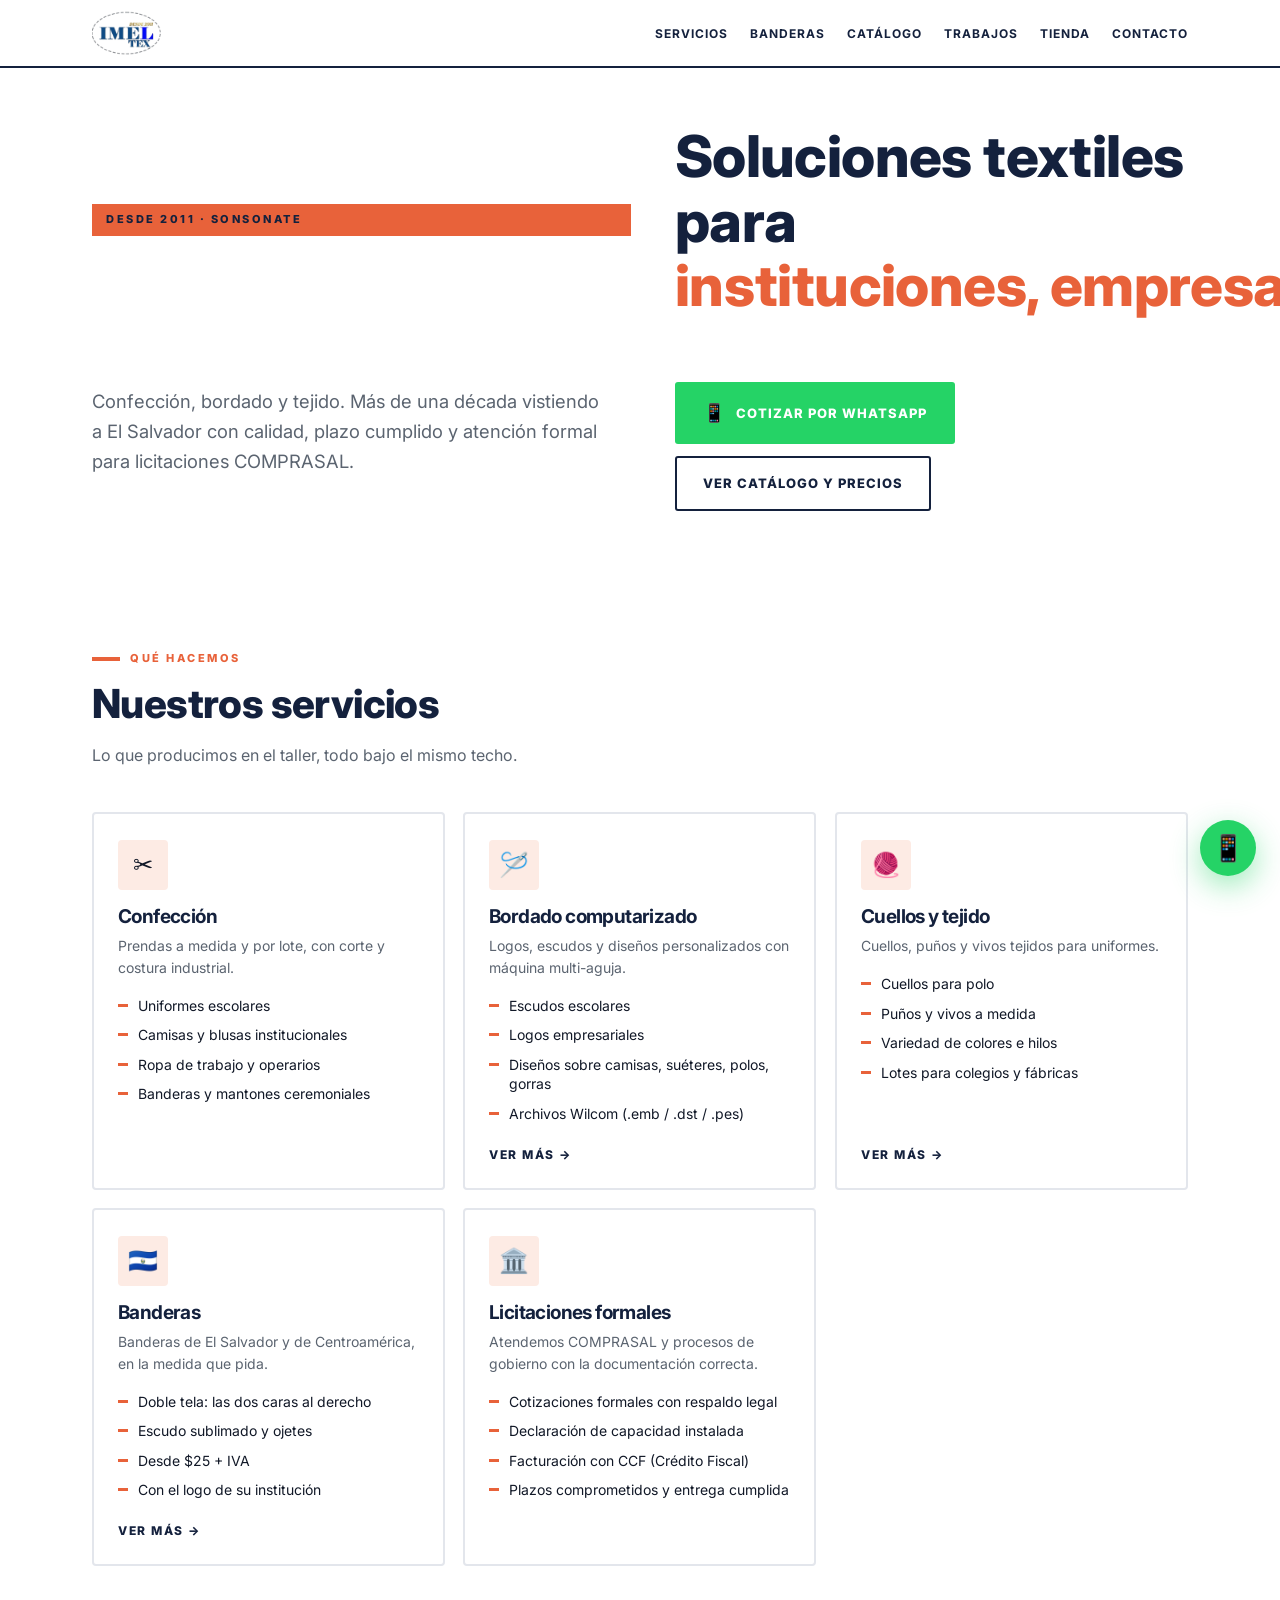
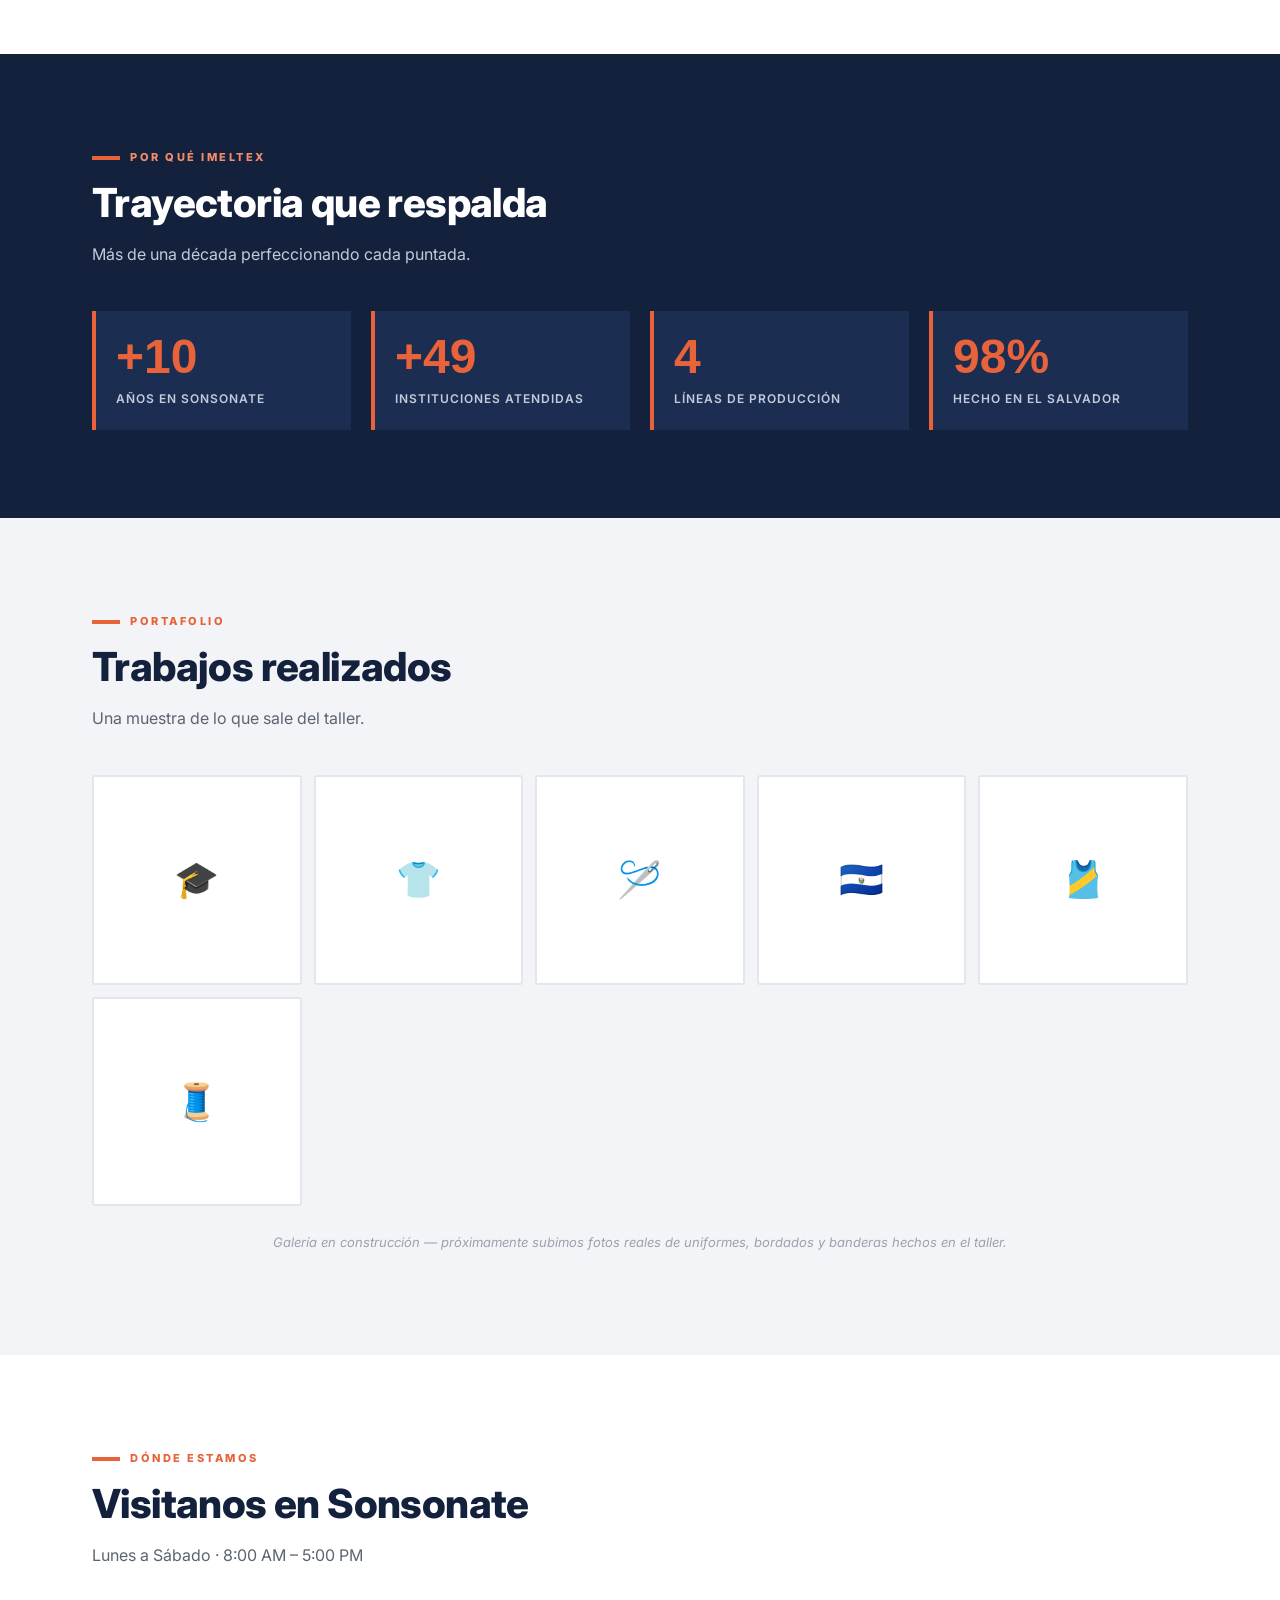
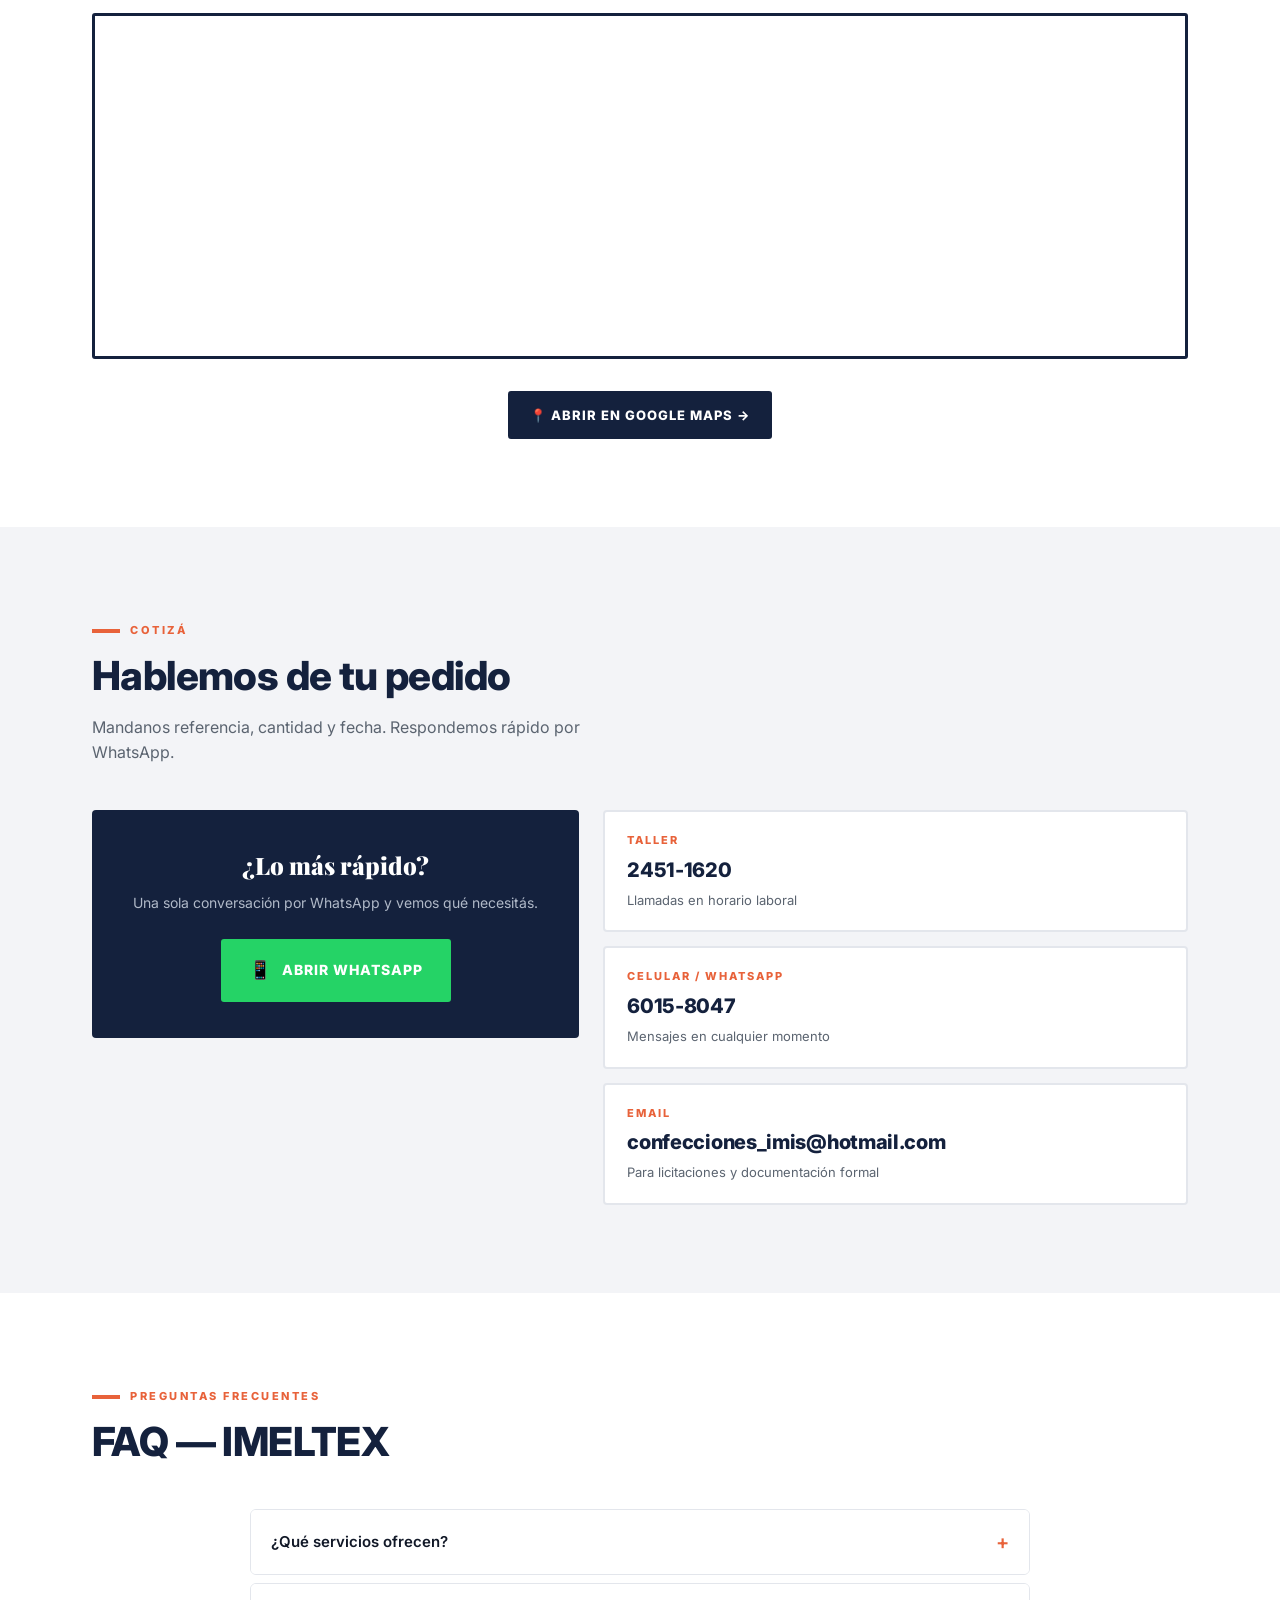
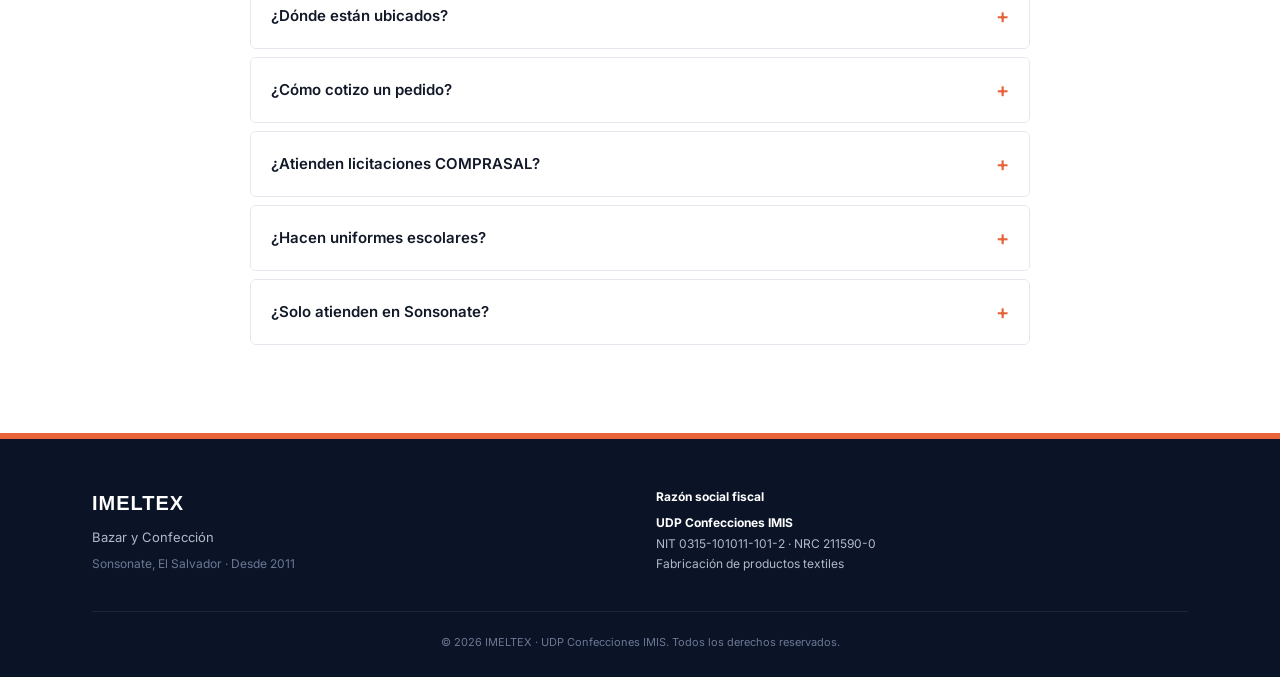
==== commit bc2bdced: "Tienda en linea en /tienda: carrito, escalones de precio y checkout Vitrina con guantes (escalera 12" ====
--- a/index.html
+++ b/index.html
@@ -5,7 +5,7 @@
   <meta name="viewport" content="width=device-width, initial-scale=1, viewport-fit=cover" />
   <title>IMELTEX — Soluciones textiles para instituciones, empresas y escuelas | Sonsonate, El Salvador</title>
   <meta name="description" content="Soluciones textiles para instituciones, empresas y escuelas. Confección, bordado computarizado y cuellos tejidos en Sonsonate desde 2011. Licitaciones COMPRASAL." />
-  <meta name="theme-color" content="#14213D" />
+  <meta name="theme-color" content="#1B2845" />
 
   <!-- Open Graph / Social -->
   <meta property="og:type" content="website" />
@@ -24,12 +24,12 @@
   <meta name="twitter:image" content="og-image.png" />
 
   <link rel="canonical" href="https://imeltex.com.sv/" />
-  <link rel="icon" href="imeltex-icon-192.png" />
-  <link rel="apple-touch-icon" href="imeltex-icon.png" />
+  <link rel="icon" href="imeltex-logo.png" />
+  <link rel="apple-touch-icon" href="imeltex-logo.png" />
   <link rel="preconnect" href="https://fonts.googleapis.com" />
   <link rel="preconnect" href="https://fonts.gstatic.com" crossorigin />
-  <link href="https://fonts.googleapis.com/css2?family=Sora:wght@700;800&family=Inter:wght@400;500;600;700;800&display=swap" rel="stylesheet" />
-  <link rel="stylesheet" href="styles.css?v=20260906-layout" />
+  <link href="https://fonts.googleapis.com/css2?family=Playfair+Display:wght@700;900&family=Inter:wght@400;500;600;700;800;900&display=swap" rel="stylesheet" />
+  <link rel="stylesheet" href="styles.css" />
   <script src="app.js" defer></script>
 
   <!-- Schema.org LocalBusiness para SEO local -->
@@ -42,8 +42,8 @@
     "legalName": "UDP Confecciones IMIS",
     "alternateName": "ImelTex Bazar y Confección",
     "description": "Taller textil en Sonsonate desde 2011. Confección de uniformes, bordados computarizados y tejido de cuellos para instituciones, empresas y escuelas.",
-    "image": "https://imeltex.com.sv/imeltex-logo-2026.png",
-    "logo": "https://imeltex.com.sv/imeltex-logo-2026.png",
+    "image": "https://imeltex.com.sv/imeltex-logo.png",
+    "logo": "https://imeltex.com.sv/imeltex-logo.png",
     "telephone": ["+503-2451-1620", "+503-6015-8047"],
     "email": "confecciones_imis@hotmail.com",
     "url": "https://imeltex.com.sv/",
@@ -96,14 +96,14 @@
   <nav>
     <div class="container">
       <a href="index.html" class="logo-link" aria-label="IMELTEX — inicio">
-        <img src="imeltex-logo-2026.png" alt="IMELTEX" />
+        <img src="imeltex-logo.png" alt="IMELTEX" />
       </a>
       <ul>
         <li><a href="#servicios">Servicios</a></li>
         <li><a href="banderas.html">Banderas</a></li>
         <li><a href="catalogo.html">Catálogo</a></li>
-        <li><a href="#estampados">Estampados</a></li>
         <li><a href="#galeria">Trabajos</a></li>
+        <li><a href="tienda/">Tienda</a></li>
         <li><a href="#contacto">Contacto</a></li>
       </ul>
     </div>
@@ -112,39 +112,21 @@
   <!-- ── Hero ── -->
   <header class="hero">
     <div class="container">
-      <div class="hero-texto">
-        <div class="desde">Desde 2011 · Sonsonate</div>
-        <h1>Uniformes, bordado y tejido <strong>hechos en serio.</strong></h1>
-        <p class="subtitulo">
-          Soluciones textiles para instituciones, empresas y escuelas. Más de una década vistiendo a
-          El Salvador con calidad, plazo cumplido y atención formal para licitaciones COMPRASAL.
-        </p>
-        <div class="cta-row">
-          <a class="btn btn-wa" href="https://wa.me/50360158047?text=Hola%20IMELTEX%2C%20quiero%20cotizar%20un%20pedido" target="_blank" rel="noopener">
-            <span style="font-size:18px" aria-hidden="true">📱</span> Cotizar por WhatsApp
-          </a>
-          <a class="btn btn-ghost" href="catalogo.html">Ver catálogo y precios</a>
-        </div>
-      </div>
-      <div class="hero-visual">
-        <video autoplay muted loop playsinline preload="metadata" poster="video/bordadora-poster.jpg" width="960" height="540" aria-label="Video real: nuestra bordadora multi-aguja trabajando en el taller">
-          <source src="video/bordadora-loop.webm" type="video/webm" />
-          <source src="video/bordadora-loop.mp4" type="video/mp4" />
-          <img src="video/bordadora-poster.jpg" alt="Máquina bordadora industrial de IMELTEX bordando un logo" />
-        </video>
-        <div class="sello">Taller propio</div>
-        <div class="pie-foto">Video real · nuestro taller</div>
+      <img class="logo-hero" src="imeltex-logo.png" alt="IMELTEX — Bazar y Confección" />
+      <div class="desde">Desde 2011 · Sonsonate</div>
+      <h1>Soluciones textiles para <strong>instituciones, empresas y escuelas</strong></h1>
+      <p class="subtitulo">
+        Confección, bordado y tejido. Más de una década vistiendo a El Salvador
+        con calidad, plazo cumplido y atención formal para licitaciones COMPRASAL.
+      </p>
+      <div class="cta-row">
+        <a class="btn btn-wa" href="https://wa.me/50360158047?text=Hola%20IMELTEX%2C%20quiero%20cotizar%20un%20pedido" target="_blank" rel="noopener">
+          <span style="font-size:18px" aria-hidden="true">📱</span> Cotizar por WhatsApp
+        </a>
+        <a class="btn btn-ghost" href="catalogo.html">Ver catálogo y precios</a>
       </div>
     </div>
   </header>
-
-  <!-- ── Cinta ── -->
-  <div class="cinta" aria-hidden="true">
-    <div class="pista">
-      <span>Uniformes escolares</span><span>Camisas institucionales</span><span>Bordado computarizado</span><span>Cuellos tejidos</span><span>Banderas</span><span>Ropa de trabajo</span><span>Licitaciones COMPRASAL</span><span>Facturación CCF</span>
-      <span>Uniformes escolares</span><span>Camisas institucionales</span><span>Bordado computarizado</span><span>Cuellos tejidos</span><span>Banderas</span><span>Ropa de trabajo</span><span>Licitaciones COMPRASAL</span><span>Facturación CCF</span>
-    </div>
-  </div>
 
   <!-- ── Servicios ── -->
   <section id="servicios">
@@ -156,7 +138,6 @@
       </div>
       <div class="servicios-grid">
         <div class="servicio reveal">
-          <div class="foto"><img src="fotos/servicios/filipina-logo-limpio.jpg" alt="Filipina de chef blanca con logo bordado, confeccionada en IMELTEX" loading="lazy" width="1200" height="900" /></div>
           <div class="icon" aria-hidden="true">✂️</div>
           <h3>Confección</h3>
           <p>Prendas a medida y por lote, con corte y costura industrial.</p>
@@ -164,24 +145,22 @@
             <li>Uniformes escolares</li>
             <li>Camisas y blusas institucionales</li>
             <li>Ropa de trabajo y operarios</li>
-            <li>Camisetas y conjuntos con estampado</li>
+            <li>Banderas y mantones ceremoniales</li>
           </ul>
         </div>
         <a class="servicio servicio-link reveal reveal-d1" href="bordados.html">
-          <div class="foto"><img src="fotos/galeria/bordado-logo-uso-filipina.jpg" alt="Logo de la Universidad de Sonsonate bordado en una filipina" loading="lazy" width="1000" height="1000" /></div>
           <div class="icon" aria-hidden="true">🪡</div>
           <h3>Bordado computarizado</h3>
           <p>Logos, escudos y diseños personalizados con máquina multi-aguja.</p>
           <ul>
             <li>Escudos escolares</li>
             <li>Logos empresariales</li>
-            <li>Camisas, suéteres, polos, gorras</li>
+            <li>Diseños sobre camisas, suéteres, polos, gorras</li>
             <li>Archivos Wilcom (.emb / .dst / .pes)</li>
           </ul>
           <div class="ver-mas">Ver más →</div>
         </a>
         <a class="servicio servicio-link reveal reveal-d2" href="cuellos.html">
-          <div class="foto"><img src="fotos/cuellos/banda-gruesa.png" alt="Cuello tejido con banda gruesa azul marino" loading="lazy" width="900" height="900" style="object-position: center 55%" /></div>
           <div class="icon" aria-hidden="true">🧶</div>
           <h3>Cuellos y tejido</h3>
           <p>Cuellos, puños y vivos tejidos para uniformes.</p>
@@ -194,7 +173,6 @@
           <div class="ver-mas">Ver más →</div>
         </a>
         <a class="servicio servicio-link reveal reveal-d3" href="banderas.html">
-          <div class="foto"><img src="fotos/bandera-el-salvador-imeltex.jpg" alt="Bandera de El Salvador confeccionada por IMELTEX" loading="lazy" width="1200" height="983" /></div>
           <div class="icon" aria-hidden="true">🇸🇻</div>
           <h3>Banderas</h3>
           <p>Banderas de El Salvador y de Centroamérica, en la medida que pida.</p>
@@ -207,19 +185,6 @@
           <div class="ver-mas">Ver más →</div>
         </a>
         <div class="servicio reveal reveal-d3">
-          <div class="foto"><img src="fotos/galeria/camisa-logo-espalda.jpg" alt="Camisa de uniforme empresarial con logo bordado en la espalda" loading="lazy" width="1000" height="1000" style="object-position: center 20%" /></div>
-          <div class="icon" aria-hidden="true">👔</div>
-          <h3>Uniformes empresariales</h3>
-          <p>Camisas y polos con su logo bordado para todo el personal.</p>
-          <ul>
-            <li>Tallas completas y reposiciones</li>
-            <li>Logo al frente y en la espalda</li>
-            <li>Nombres individuales bordados</li>
-            <li>Entrega por lote</li>
-          </ul>
-        </div>
-        <div class="servicio reveal reveal-d4">
-          <div class="foto foto-licitaciones" aria-hidden="true"><span>CCF</span></div>
           <div class="icon" aria-hidden="true">🏛️</div>
           <h3>Licitaciones formales</h3>
           <p>Atendemos COMPRASAL y procesos de gobierno con la documentación correcta.</p>
@@ -234,56 +199,6 @@
     </div>
   </section>
 
-  <!-- ── Bordado destacado (foto real) ── -->
-  <section class="cream-dark">
-    <div class="container">
-      <div class="bloque">
-        <div class="bloque-img reveal">
-          <img src="fotos/galeria/parche-salomon-mano.jpg" alt="Parche bordado del Complejo Educativo Salomón David González" loading="lazy" width="1000" height="1000" />
-        </div>
-        <div class="reveal reveal-d1">
-          <div class="seccion-titulo">
-            <div class="label">Bordado computarizado</div>
-            <h2>Su escudo, puntada por puntada</h2>
-            <div class="sub">Digitalizamos el logo en Wilcom y lo bordamos con máquina multi-aguja: colores exactos, bordes limpios y el mismo resultado en la pieza 1 y en la 500.</div>
-          </div>
-          <ul class="lista-check">
-            <li><strong>Escudos escolares</strong> — parches y bordado directo en camisas, suéteres y gorras.</li>
-            <li><strong>Logos empresariales</strong> — uniformes de personal con nombre individual si lo necesita.</li>
-            <li><strong>Emblemas institucionales</strong> — seguridad, salud, bandas y cuerpos ceremoniales.</li>
-            <li><strong>Archivo propio</strong> — le entregamos el diseño digitalizado (.emb / .dst) para futuras reposiciones.</li>
-          </ul>
-          <a class="btn btn-navy" href="bordados.html">Ver bordados</a>
-        </div>
-      </div>
-    </div>
-  </section>
-
-  <!-- ── Estampados y conjuntos deportivos ── -->
-  <section id="estampados">
-    <div class="container">
-      <div class="bloque invertido">
-        <div class="bloque-img reveal">
-          <img src="fotos/galeria/conjunto-deportivo-naranja.jpg" alt="Conjunto deportivo naranja con estampado a todo color, confeccionado en IMELTEX" loading="lazy" width="1000" height="1000" />
-        </div>
-        <div class="reveal reveal-d1">
-          <div class="seccion-titulo">
-            <div class="label">Estampado y conjuntos</div>
-            <h2>Camisetas y conjuntos con tu diseño</h2>
-            <div class="sub">Confeccionamos la prenda y la estampamos a todo color: equipos, promociones, cumpleaños y ventas por lote.</div>
-          </div>
-          <ul class="lista-check">
-            <li><strong>Conjuntos deportivos</strong> — camiseta y short en los colores que pidás, con el estampado que quieras.</li>
-            <li><strong>Estampado a todo color</strong> — fotos, personajes y logos con detalle fino, sin mínimo de piezas.</li>
-            <li><strong>Prenda hecha aquí</strong> — no revendemos camisetas: las cortamos y cosemos en el taller.</li>
-            <li><strong>Bordado o estampado</strong> — te decimos cuál conviene según el diseño y el uso.</li>
-          </ul>
-          <a class="btn btn-gold" href="https://wa.me/50360158047?text=Hola%20IMELTEX%2C%20quiero%20cotizar%20camisetas%20estampadas" target="_blank" rel="noopener">Cotizar estampados</a>
-        </div>
-      </div>
-    </div>
-  </section>
-
   <!-- ── Trayectoria (dark section) ── -->
   <section class="dark">
     <div class="container">
@@ -319,30 +234,19 @@
       <div class="seccion-titulo reveal">
         <div class="label">Portafolio</div>
         <h2>Trabajos realizados</h2>
-        <div class="sub">Fotos reales de lo que sale del taller.</div>
+        <div class="sub">Una muestra de lo que sale del taller.</div>
       </div>
       <div class="galeria-grid reveal">
-        <img class="galeria-item ancha" src="fotos/galeria/maquina-bordando.jpg" alt="Máquina bordadora trabajando un logo" loading="lazy" width="1000" height="1000" />
-        <img class="galeria-item" src="fotos/galeria/parche-salomon-mano.jpg" alt="Parche bordado escolar" loading="lazy" width="1000" height="1000" />
-        <img class="galeria-item" src="fotos/galeria/parche-emt.jpg" alt="Parche bordado Emergency Medical Technician" loading="lazy" width="1000" height="1000" />
-        <img class="galeria-item" src="fotos/galeria/bordado-logo-uso-filipina.jpg" alt="Logo bordado en filipina" loading="lazy" width="1000" height="1000" />
-        <img class="galeria-item" src="fotos/galeria/parche-el-salvador.jpg" alt="Parche bordado El Salvador" loading="lazy" width="1000" height="1000" />
-        <img class="galeria-item" src="fotos/galeria/filipina-logo.jpg" alt="Filipina de chef con logo bordado" loading="lazy" width="1000" height="1000" />
-        <img class="galeria-item" src="fotos/galeria/camisa-logo-espalda.jpg" alt="Camisa de uniforme con logo en la espalda" loading="lazy" width="1000" height="1000" />
-        <img class="galeria-item" src="fotos/galeria/bordado-detalle-letras.jpg" alt="Detalle de letras bordadas" loading="lazy" width="1000" height="1000" />
-        <img class="galeria-item" src="fotos/galeria/bandera-bastidor.jpg" alt="Bandera en bastidor de bordado" loading="lazy" width="1000" height="1000" />
-        <img class="galeria-item" src="fotos/bandera-el-salvador-imeltex.jpg" alt="Bandera de El Salvador" loading="lazy" width="1200" height="983" />
-        <img class="galeria-item" src="fotos/galeria/camiseta-goku-blanca.jpg" alt="Camiseta blanca con estampado a todo color" loading="lazy" width="1000" height="1000" />
-        <img class="galeria-item" src="fotos/galeria/conjunto-deportivo-negro.jpg" alt="Conjunto deportivo negro estampado" loading="lazy" width="1000" height="1000" />
-        <img class="galeria-item" src="fotos/galeria/short-naranja-estampado.jpg" alt="Short naranja con estampado" loading="lazy" width="1000" height="1000" />
-        <img class="galeria-item" src="fotos/galeria/camiseta-consagrados-estampada.jpg" alt="Camiseta azul con estampado Consagrados para Cristo" loading="lazy" width="1000" height="1000" />
-        <img class="galeria-item" src="fotos/galeria/toallas-bordadas-personalizadas.jpg" alt="Toallas bordadas con nombre y fecha" loading="lazy" width="1000" height="1000" />
-        <img class="galeria-item" src="fotos/galeria/guantes-blancos-desfile.jpg" alt="Guantes blancos para desfile" loading="lazy" width="1000" height="1000" />
-        <img class="galeria-item" src="fotos/galeria/escudos-aguila-salomon-bordados.jpg" alt="Escudos del Complejo Educativo Salomón David González bordados en tela azul marino" loading="lazy" width="1000" height="1000" />
-        <img class="galeria-item" src="fotos/galeria/uniforme-cadete-gala.jpg" alt="Uniforme de gala de cadete confeccionado en IMELTEX" loading="lazy" width="1000" height="1000" />
-        <img class="galeria-item" src="fotos/galeria/polo-gris-cuello-tejido.jpg" alt="Polo gris con cuello y puños tejidos en el taller" loading="lazy" width="1000" height="1000" />
-        <img class="galeria-item" src="fotos/galeria/cuello-tejido-real-amarillo-blanco.jpg" alt="Cuello tejido azul marino con líneas amarilla y blanca, foto real" loading="lazy" width="1000" height="1000" />
-        <div class="galeria-pie">Todas las fotos son de trabajos reales hechos en IMELTEX, Sonsonate.</div>
+        <!-- Cuando tengas fotos, reemplazá los placeholders por <img src="fotos/X.jpg" alt="..." class="galeria-item"> -->
+        <div class="galeria-item" aria-hidden="true">🎓</div>
+        <div class="galeria-item" aria-hidden="true">👕</div>
+        <div class="galeria-item" aria-hidden="true">🪡</div>
+        <div class="galeria-item" aria-hidden="true">🇸🇻</div>
+        <div class="galeria-item" aria-hidden="true">🎽</div>
+        <div class="galeria-item" aria-hidden="true">🧵</div>
+        <div class="galeria-placeholder-msg">
+          Galería en construcción — próximamente subimos fotos reales de uniformes, bordados y banderas hechos en el taller.
+        </div>
       </div>
     </div>
   </section>
@@ -353,7 +257,7 @@
       <div class="seccion-titulo reveal">
         <div class="label">Dónde estamos</div>
         <h2>Visitanos en Sonsonate</h2>
-        <div class="sub">Lunes a viernes 8:00 AM – 5:00 PM · Sábado 8:00 AM – 12:00 PM</div>
+        <div class="sub">Lunes a Sábado · 8:00 AM – 5:00 PM</div>
       </div>
       <div class="mapa-wrap reveal">
         <iframe
@@ -380,12 +284,14 @@
         <div class="sub">Mandanos referencia, cantidad y fecha. Respondemos rápido por WhatsApp.</div>
       </div>
       <div class="contacto-grid reveal">
-        <div class="contacto-destacado">
-          <div class="t">¿Lo más rápido?</div>
-          <div class="s">Una sola conversación por WhatsApp y vemos qué necesitás.</div>
-          <a class="btn btn-wa" href="https://wa.me/50360158047?text=Hola%20IMELTEX%2C%20quiero%20cotizar%20un%20pedido" target="_blank" rel="noopener">
-            <span style="font-size: 18px;" aria-hidden="true">📱</span> Abrir WhatsApp
-          </a>
+        <div>
+          <div style="background: var(--navy); color: #fff; padding: 36px 28px; border-radius: 4px; text-align: center;">
+            <div style="font-family: 'Playfair Display', serif; font-size: 24px; font-weight: 900; margin-bottom: 8px;">¿Lo más rápido?</div>
+            <div style="font-size: 14px; color: #b0b9c8; margin-bottom: 24px;">Una sola conversación por WhatsApp y vemos qué necesitás.</div>
+            <a class="btn btn-wa" href="https://wa.me/50360158047?text=Hola%20IMELTEX%2C%20quiero%20cotizar%20un%20pedido" target="_blank" rel="noopener" style="font-size: 14px;">
+              <span style="font-size: 18px;" aria-hidden="true">📱</span> Abrir WhatsApp
+            </a>
+          </div>
         </div>
         <div class="contacto-info">
           <a class="contacto-card" href="tel:+50324511620">
@@ -484,7 +390,7 @@
     <div class="container">
       <div class="footer-grid">
         <div>
-          <img src="imeltex-logo-blanco-2026.png" alt="IMELTEX" class="logo-footer" width="240" height="75" loading="lazy" />
+          <div class="marca-fiscal">IMELTEX</div>
           <div style="color: #b0b9c8; font-size: 13px; margin-bottom: 6px;">Bazar y Confección</div>
           <div style="font-size: 12px; color: #6b7794;">Sonsonate, El Salvador · Desde 2011</div>
         </div>
@@ -503,7 +409,7 @@
 
   <!-- ── Float WhatsApp ── -->
   <a class="wa-float" href="https://wa.me/50360158047?text=Hola%20IMELTEX%2C%20quiero%20cotizar%20un%20pedido" target="_blank" rel="noopener" title="Contactanos por WhatsApp" aria-label="WhatsApp">
-    <svg viewBox="0 0 32 32" width="28" height="28" aria-hidden="true"><path fill="#fff" d="M16 3C9.4 3 4 8.3 4 14.9c0 2.3.7 4.5 1.9 6.4L4 29l7.9-1.9c1.8 1 3.9 1.5 6.1 1.5 6.6 0 12-5.3 12-11.9S22.6 3 16 3zm0 21.6c-1.9 0-3.7-.5-5.3-1.5l-.4-.2-4.7 1.1 1.2-4.5-.3-.4c-1.1-1.6-1.7-3.5-1.7-5.4C4.8 9.5 9.8 4.6 16 4.6s11.2 4.9 11.2 10.3S22.2 24.6 16 24.6zm6.1-7.7c-.3-.2-2-1-2.3-1.1-.3-.1-.5-.2-.8.2-.2.3-.9 1.1-1.1 1.3-.2.2-.4.3-.7.1-.3-.2-1.4-.5-2.7-1.7-1-.9-1.7-2-1.9-2.3-.2-.3 0-.5.1-.7l.5-.6c.2-.2.2-.4.3-.6.1-.2 0-.4 0-.6-.1-.2-.8-1.8-1-2.5-.3-.6-.6-.6-.8-.6h-.7c-.2 0-.6.1-.9.4-.3.3-1.2 1.2-1.2 2.9s1.2 3.3 1.4 3.6c.2.2 2.4 3.7 5.8 5.1.8.4 1.4.6 1.9.7.8.3 1.6.2 2.2.1.7-.1 2-.8 2.3-1.6.3-.8.3-1.5.2-1.6-.1-.1-.3-.2-.6-.4z"/></svg>
+    <span aria-hidden="true">📱</span>
   </a>
 
   <script>
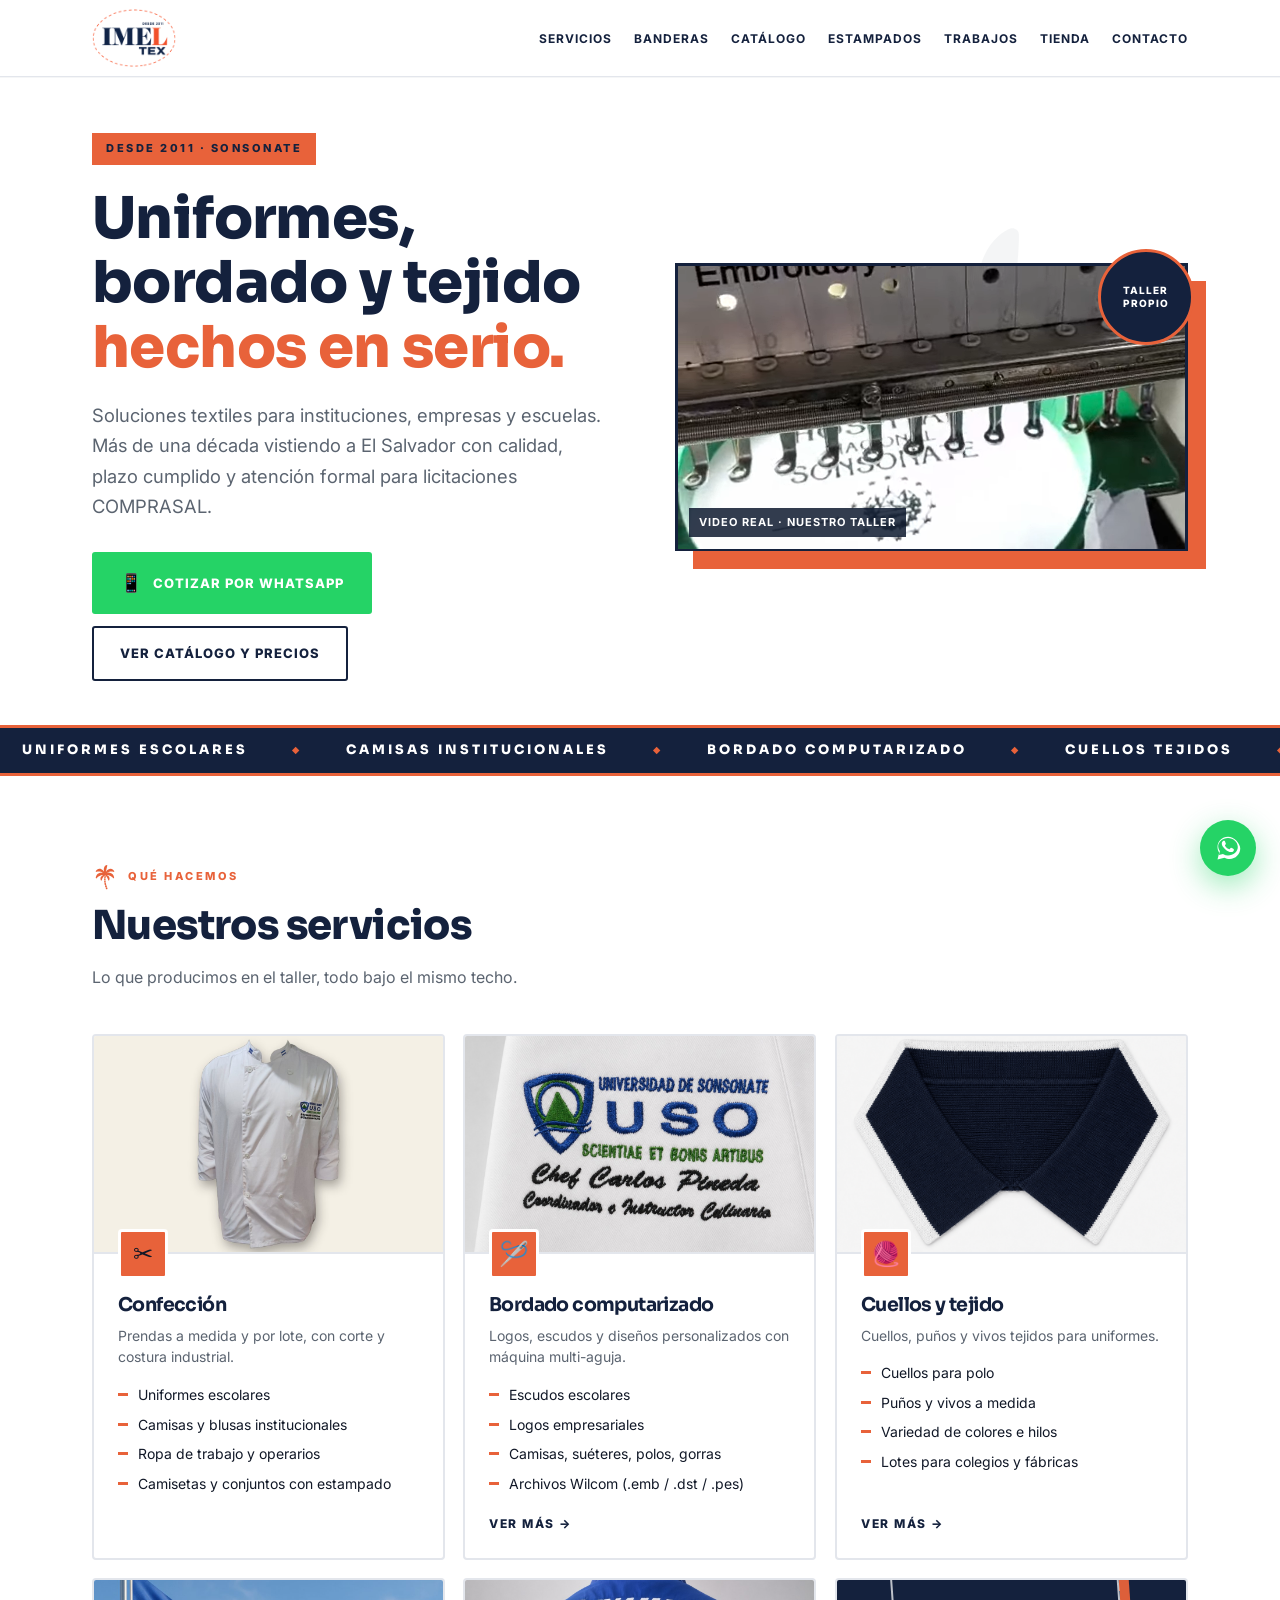
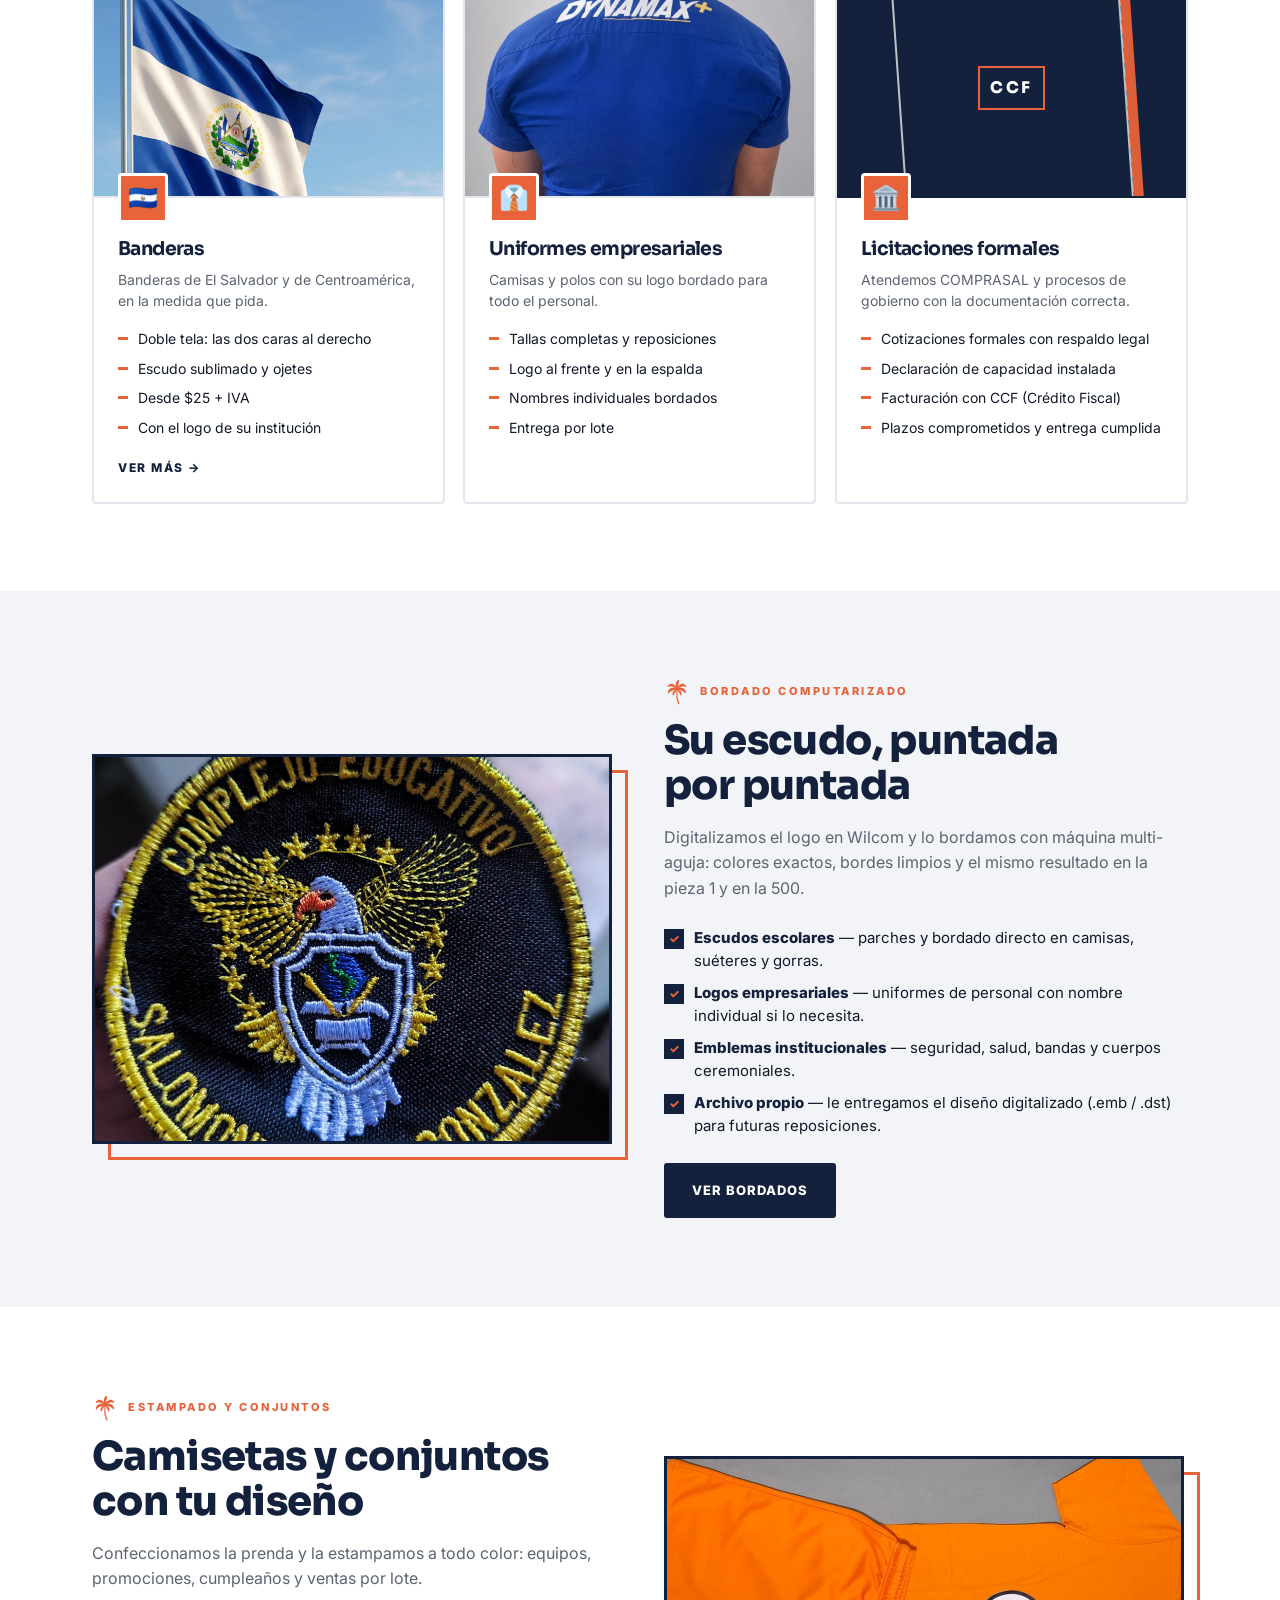
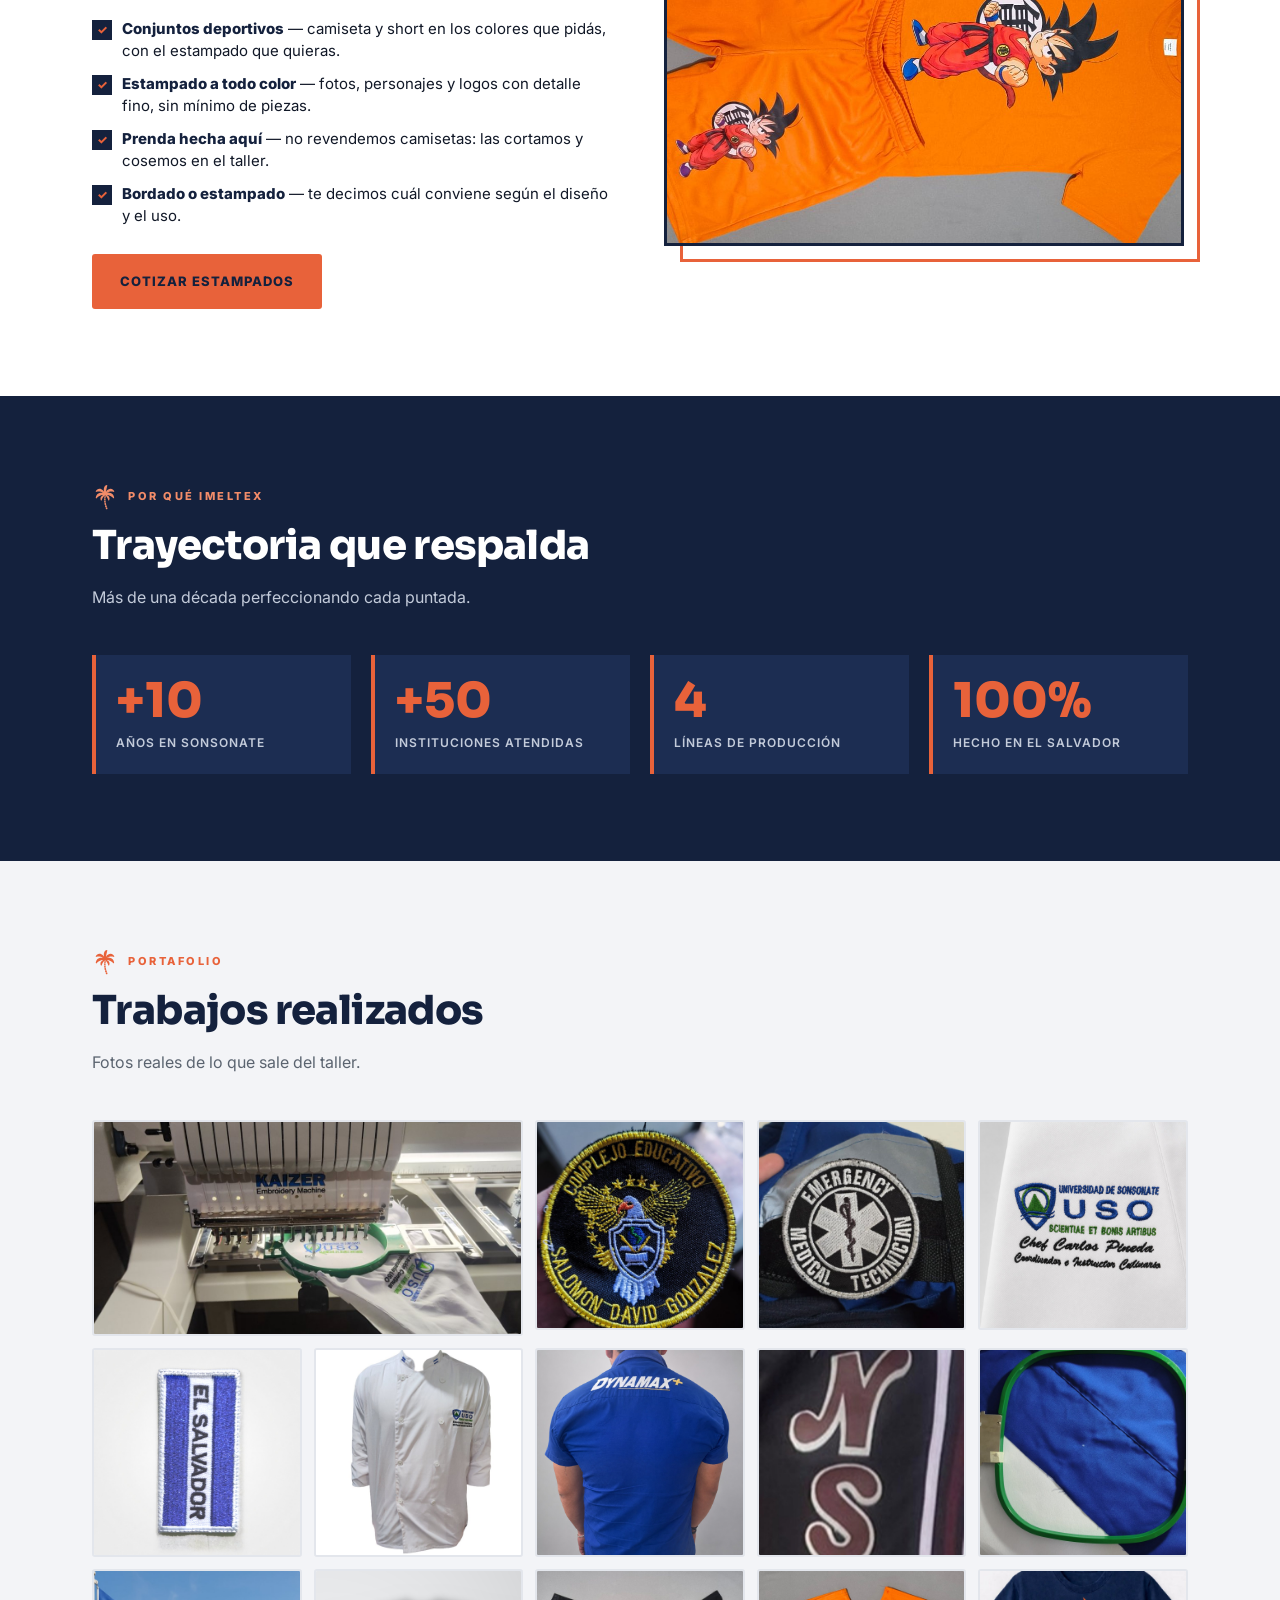
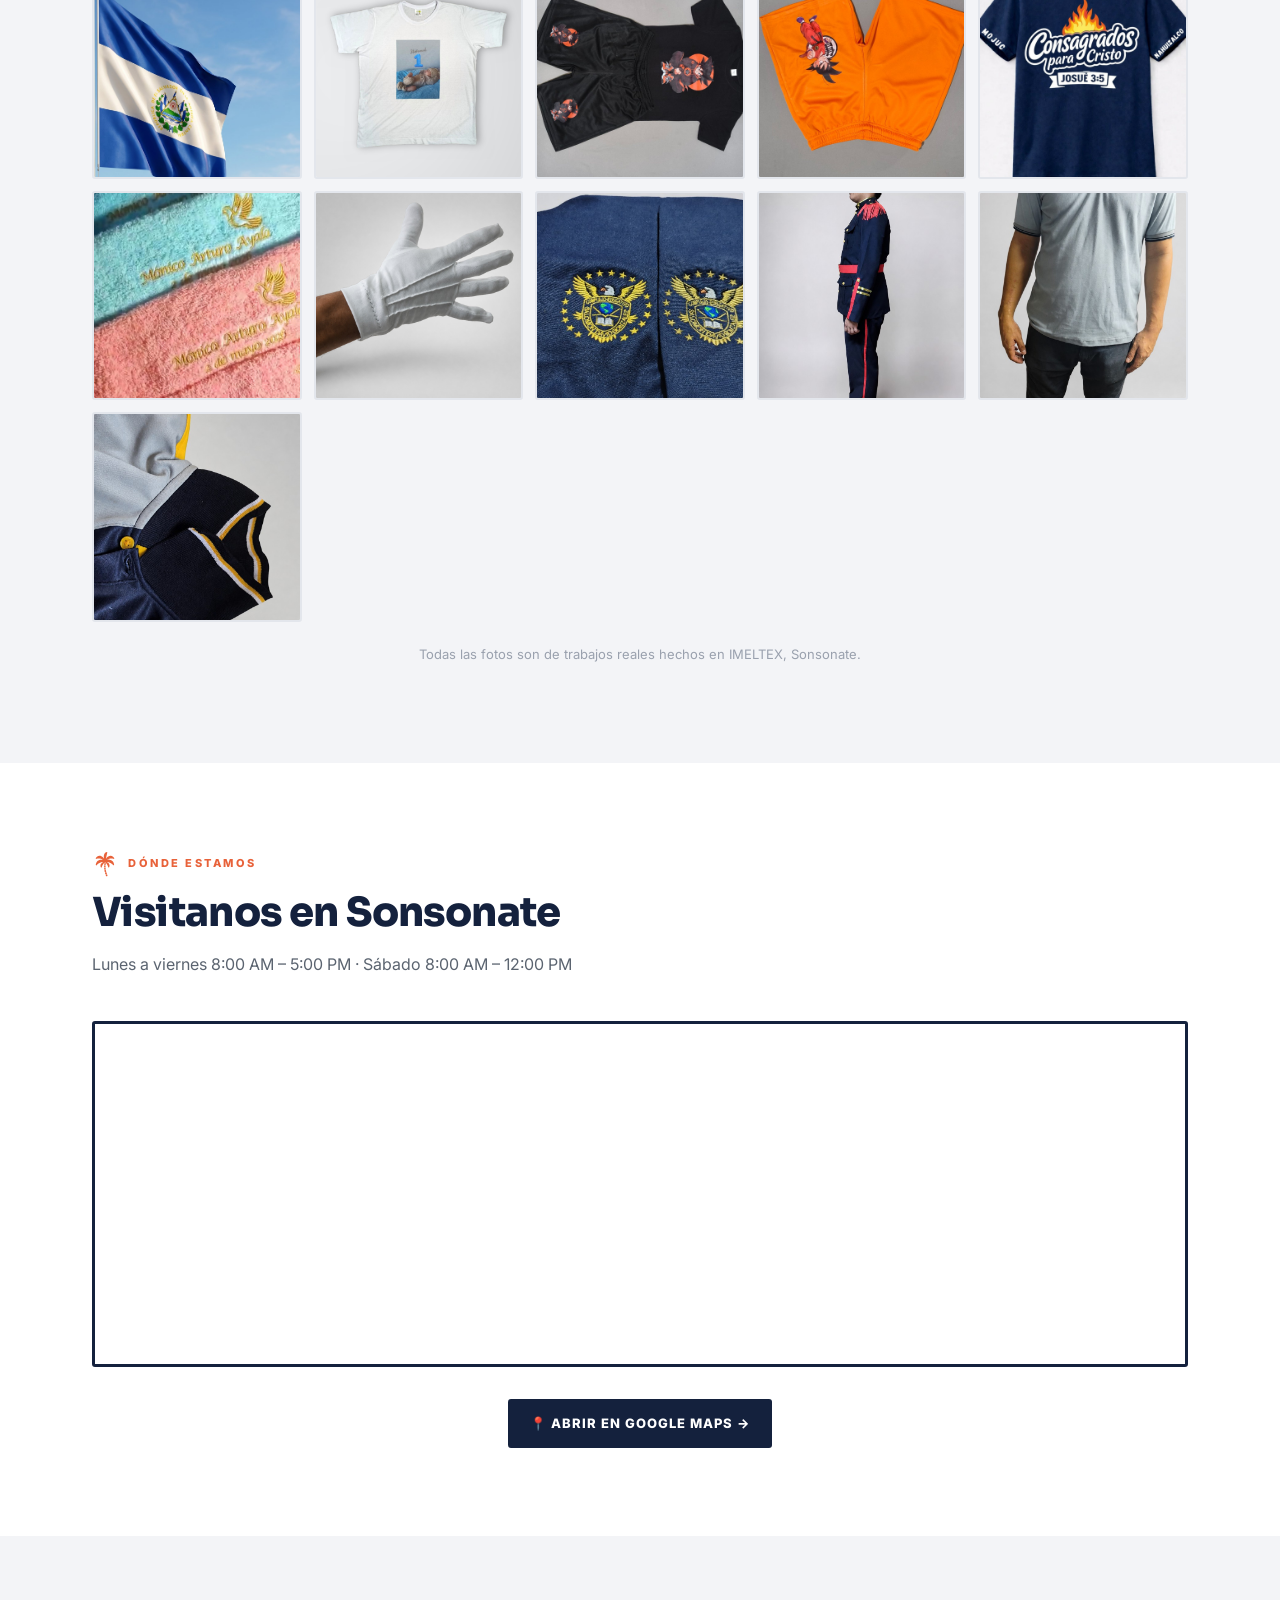
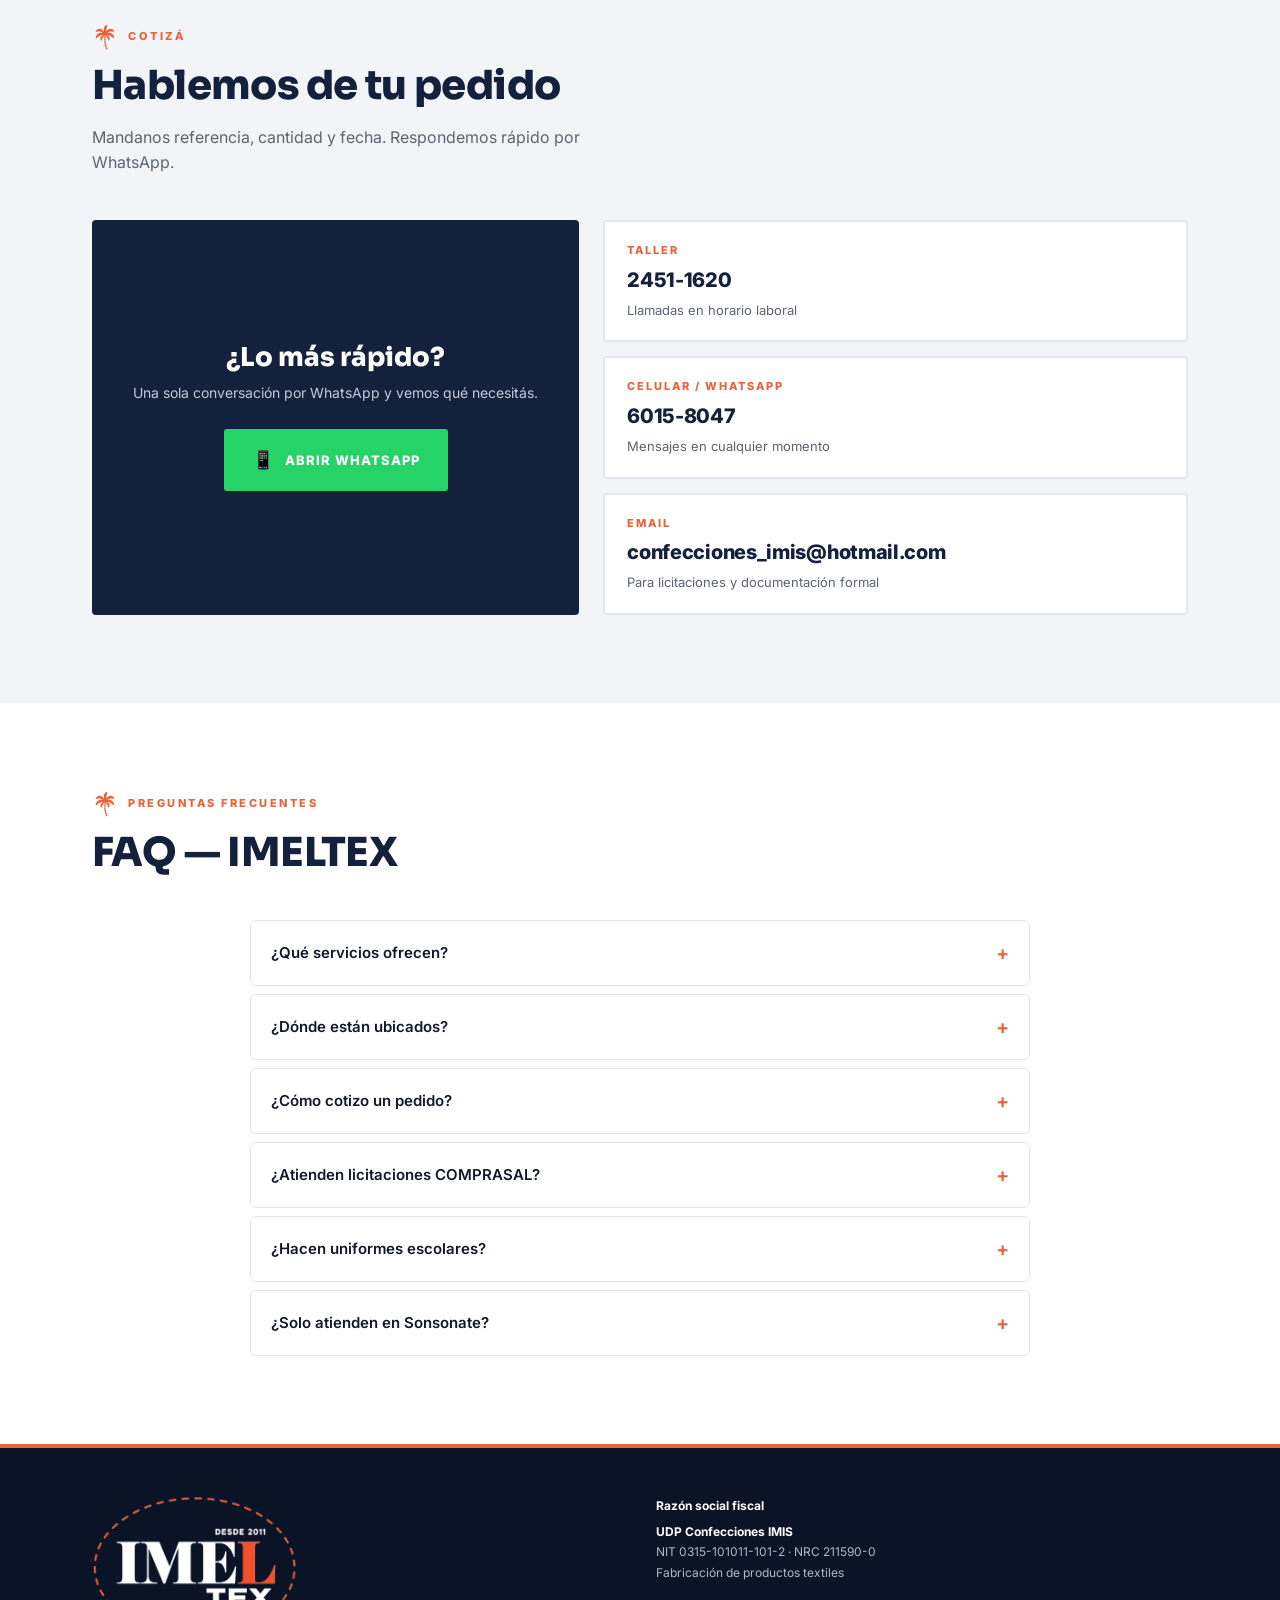
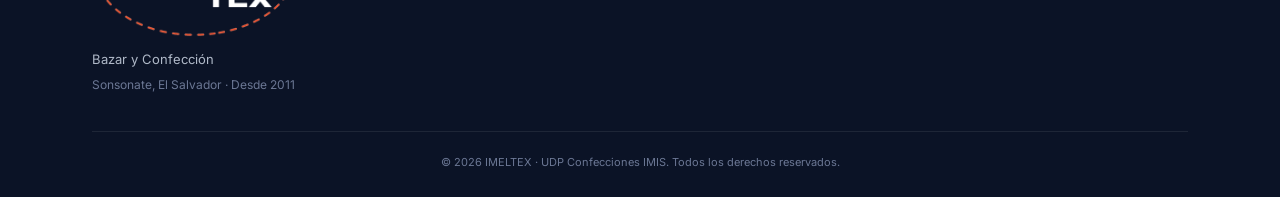
==== commit 4cf4ed08: "Identidad 2026 aplicada al sitio: isologo serif y palmera Codex aplico la identidad nueva a las 5 pa" ====
--- a/index.html
+++ b/index.html
@@ -5,31 +5,31 @@
   <meta name="viewport" content="width=device-width, initial-scale=1, viewport-fit=cover" />
   <title>IMELTEX — Soluciones textiles para instituciones, empresas y escuelas | Sonsonate, El Salvador</title>
   <meta name="description" content="Soluciones textiles para instituciones, empresas y escuelas. Confección, bordado computarizado y cuellos tejidos en Sonsonate desde 2011. Licitaciones COMPRASAL." />
-  <meta name="theme-color" content="#1B2845" />
+  <meta name="theme-color" content="#14213D" />
 
   <!-- Open Graph / Social -->
   <meta property="og:type" content="website" />
   <meta property="og:title" content="IMELTEX — Soluciones textiles para instituciones, empresas y escuelas" />
   <meta property="og:description" content="Confección, bordado y tejido en Sonsonate desde 2011. Licitaciones COMPRASAL." />
   <meta property="og:locale" content="es_SV" />
-  <meta property="og:image" content="og-image.png" />
-  <meta property="og:image:width" content="1200" />
-  <meta property="og:image:height" content="630" />
+  <meta property="og:image" content="https://imeltex.com.sv/imeltex-palmera-512.png" />
+  <meta property="og:image:width" content="512" />
+  <meta property="og:image:height" content="512" />
   <meta property="og:url" content="https://imeltex.com.sv/" />
   <meta property="og:site_name" content="IMELTEX" />
 
   <meta name="twitter:card" content="summary_large_image" />
   <meta name="twitter:title" content="IMELTEX — Soluciones textiles para instituciones, empresas y escuelas" />
   <meta name="twitter:description" content="Confección, bordado y tejido en Sonsonate desde 2011." />
-  <meta name="twitter:image" content="og-image.png" />
+  <meta name="twitter:image" content="https://imeltex.com.sv/imeltex-palmera-512.png" />
 
   <link rel="canonical" href="https://imeltex.com.sv/" />
-  <link rel="icon" href="imeltex-logo.png" />
-  <link rel="apple-touch-icon" href="imeltex-logo.png" />
+  <link rel="icon" type="image/png" sizes="192x192" href="imeltex-palmera-192.png" />
+  <link rel="apple-touch-icon" href="imeltex-palmera-192.png" />
   <link rel="preconnect" href="https://fonts.googleapis.com" />
   <link rel="preconnect" href="https://fonts.gstatic.com" crossorigin />
-  <link href="https://fonts.googleapis.com/css2?family=Playfair+Display:wght@700;900&family=Inter:wght@400;500;600;700;800;900&display=swap" rel="stylesheet" />
-  <link rel="stylesheet" href="styles.css" />
+  <link href="https://fonts.googleapis.com/css2?family=Sora:wght@700;800&family=Inter:wght@400;500;600;700;800&display=swap" rel="stylesheet" />
+  <link rel="stylesheet" href="styles.css?v=20260906-identidad" />
   <script src="app.js" defer></script>
 
   <!-- Schema.org LocalBusiness para SEO local -->
@@ -42,8 +42,8 @@
     "legalName": "UDP Confecciones IMIS",
     "alternateName": "ImelTex Bazar y Confección",
     "description": "Taller textil en Sonsonate desde 2011. Confección de uniformes, bordados computarizados y tejido de cuellos para instituciones, empresas y escuelas.",
-    "image": "https://imeltex.com.sv/imeltex-logo.png",
-    "logo": "https://imeltex.com.sv/imeltex-logo.png",
+    "image": "https://imeltex.com.sv/imeltex-isologo-2026.png",
+    "logo": "https://imeltex.com.sv/imeltex-isologo-2026.png",
     "telephone": ["+503-2451-1620", "+503-6015-8047"],
     "email": "confecciones_imis@hotmail.com",
     "url": "https://imeltex.com.sv/",
@@ -96,12 +96,13 @@
   <nav>
     <div class="container">
       <a href="index.html" class="logo-link" aria-label="IMELTEX — inicio">
-        <img src="imeltex-logo.png" alt="IMELTEX" />
+        <img src="imeltex-isologo-2026@400.png" alt="IMELTEX, desde 2011" width="400" height="275" />
       </a>
       <ul>
         <li><a href="#servicios">Servicios</a></li>
         <li><a href="banderas.html">Banderas</a></li>
         <li><a href="catalogo.html">Catálogo</a></li>
+        <li><a href="#estampados">Estampados</a></li>
         <li><a href="#galeria">Trabajos</a></li>
         <li><a href="tienda/">Tienda</a></li>
         <li><a href="#contacto">Contacto</a></li>
@@ -112,21 +113,39 @@
   <!-- ── Hero ── -->
   <header class="hero">
     <div class="container">
-      <img class="logo-hero" src="imeltex-logo.png" alt="IMELTEX — Bazar y Confección" />
-      <div class="desde">Desde 2011 · Sonsonate</div>
-      <h1>Soluciones textiles para <strong>instituciones, empresas y escuelas</strong></h1>
-      <p class="subtitulo">
-        Confección, bordado y tejido. Más de una década vistiendo a El Salvador
-        con calidad, plazo cumplido y atención formal para licitaciones COMPRASAL.
-      </p>
-      <div class="cta-row">
-        <a class="btn btn-wa" href="https://wa.me/50360158047?text=Hola%20IMELTEX%2C%20quiero%20cotizar%20un%20pedido" target="_blank" rel="noopener">
-          <span style="font-size:18px" aria-hidden="true">📱</span> Cotizar por WhatsApp
-        </a>
-        <a class="btn btn-ghost" href="catalogo.html">Ver catálogo y precios</a>
+      <div class="hero-texto">
+        <div class="desde">Desde 2011 · Sonsonate</div>
+        <h1>Uniformes, bordado y tejido <strong>hechos en serio.</strong></h1>
+        <p class="subtitulo">
+          Soluciones textiles para instituciones, empresas y escuelas. Más de una década vistiendo a
+          El Salvador con calidad, plazo cumplido y atención formal para licitaciones COMPRASAL.
+        </p>
+        <div class="cta-row">
+          <a class="btn btn-wa" href="https://wa.me/50360158047?text=Hola%20IMELTEX%2C%20quiero%20cotizar%20un%20pedido" target="_blank" rel="noopener">
+            <span style="font-size:18px" aria-hidden="true">📱</span> Cotizar por WhatsApp
+          </a>
+          <a class="btn btn-ghost" href="catalogo.html">Ver catálogo y precios</a>
+        </div>
+      </div>
+      <div class="hero-visual">
+        <video autoplay muted loop playsinline preload="metadata" poster="video/bordadora-poster.jpg" width="960" height="540" aria-label="Video real: nuestra bordadora multi-aguja trabajando en el taller">
+          <source src="video/bordadora-loop.webm" type="video/webm" />
+          <source src="video/bordadora-loop.mp4" type="video/mp4" />
+          <img src="video/bordadora-poster.jpg" alt="Máquina bordadora industrial de IMELTEX bordando un logo" />
+        </video>
+        <div class="sello">Taller propio</div>
+        <div class="pie-foto">Video real · nuestro taller</div>
       </div>
     </div>
   </header>
+
+  <!-- ── Cinta ── -->
+  <div class="cinta" aria-hidden="true">
+    <div class="pista">
+      <span>Uniformes escolares</span><span>Camisas institucionales</span><span>Bordado computarizado</span><span>Cuellos tejidos</span><span>Banderas</span><span>Ropa de trabajo</span><span>Licitaciones COMPRASAL</span><span>Facturación CCF</span>
+      <span>Uniformes escolares</span><span>Camisas institucionales</span><span>Bordado computarizado</span><span>Cuellos tejidos</span><span>Banderas</span><span>Ropa de trabajo</span><span>Licitaciones COMPRASAL</span><span>Facturación CCF</span>
+    </div>
+  </div>
 
   <!-- ── Servicios ── -->
   <section id="servicios">
@@ -138,6 +157,7 @@
       </div>
       <div class="servicios-grid">
         <div class="servicio reveal">
+          <div class="foto"><img src="fotos/servicios/filipina-logo-limpio.jpg" alt="Filipina de chef blanca con logo bordado, confeccionada en IMELTEX" loading="lazy" width="1200" height="900" /></div>
           <div class="icon" aria-hidden="true">✂️</div>
           <h3>Confección</h3>
           <p>Prendas a medida y por lote, con corte y costura industrial.</p>
@@ -145,22 +165,24 @@
             <li>Uniformes escolares</li>
             <li>Camisas y blusas institucionales</li>
             <li>Ropa de trabajo y operarios</li>
-            <li>Banderas y mantones ceremoniales</li>
+            <li>Camisetas y conjuntos con estampado</li>
           </ul>
         </div>
         <a class="servicio servicio-link reveal reveal-d1" href="bordados.html">
+          <div class="foto"><img src="fotos/galeria/bordado-logo-uso-filipina.jpg" alt="Logo de la Universidad de Sonsonate bordado en una filipina" loading="lazy" width="1000" height="1000" /></div>
           <div class="icon" aria-hidden="true">🪡</div>
           <h3>Bordado computarizado</h3>
           <p>Logos, escudos y diseños personalizados con máquina multi-aguja.</p>
           <ul>
             <li>Escudos escolares</li>
             <li>Logos empresariales</li>
-            <li>Diseños sobre camisas, suéteres, polos, gorras</li>
+            <li>Camisas, suéteres, polos, gorras</li>
             <li>Archivos Wilcom (.emb / .dst / .pes)</li>
           </ul>
           <div class="ver-mas">Ver más →</div>
         </a>
         <a class="servicio servicio-link reveal reveal-d2" href="cuellos.html">
+          <div class="foto"><img src="fotos/cuellos/banda-gruesa.png" alt="Cuello tejido con banda gruesa azul marino" loading="lazy" width="900" height="900" style="object-position: center 55%" /></div>
           <div class="icon" aria-hidden="true">🧶</div>
           <h3>Cuellos y tejido</h3>
           <p>Cuellos, puños y vivos tejidos para uniformes.</p>
@@ -173,6 +195,7 @@
           <div class="ver-mas">Ver más →</div>
         </a>
         <a class="servicio servicio-link reveal reveal-d3" href="banderas.html">
+          <div class="foto"><img src="fotos/bandera-el-salvador-imeltex.jpg" alt="Bandera de El Salvador confeccionada por IMELTEX" loading="lazy" width="1200" height="983" /></div>
           <div class="icon" aria-hidden="true">🇸🇻</div>
           <h3>Banderas</h3>
           <p>Banderas de El Salvador y de Centroamérica, en la medida que pida.</p>
@@ -185,6 +208,19 @@
           <div class="ver-mas">Ver más →</div>
         </a>
         <div class="servicio reveal reveal-d3">
+          <div class="foto"><img src="fotos/galeria/camisa-logo-espalda.jpg" alt="Camisa de uniforme empresarial con logo bordado en la espalda" loading="lazy" width="1000" height="1000" style="object-position: center 20%" /></div>
+          <div class="icon" aria-hidden="true">👔</div>
+          <h3>Uniformes empresariales</h3>
+          <p>Camisas y polos con su logo bordado para todo el personal.</p>
+          <ul>
+            <li>Tallas completas y reposiciones</li>
+            <li>Logo al frente y en la espalda</li>
+            <li>Nombres individuales bordados</li>
+            <li>Entrega por lote</li>
+          </ul>
+        </div>
+        <div class="servicio reveal reveal-d4">
+          <div class="foto foto-licitaciones" aria-hidden="true"><span>CCF</span></div>
           <div class="icon" aria-hidden="true">🏛️</div>
           <h3>Licitaciones formales</h3>
           <p>Atendemos COMPRASAL y procesos de gobierno con la documentación correcta.</p>
@@ -199,6 +235,56 @@
     </div>
   </section>
 
+  <!-- ── Bordado destacado (foto real) ── -->
+  <section class="cream-dark">
+    <div class="container">
+      <div class="bloque">
+        <div class="bloque-img reveal">
+          <img src="fotos/galeria/parche-salomon-mano.jpg" alt="Parche bordado del Complejo Educativo Salomón David González" loading="lazy" width="1000" height="1000" />
+        </div>
+        <div class="reveal reveal-d1">
+          <div class="seccion-titulo">
+            <div class="label">Bordado computarizado</div>
+            <h2>Su escudo, puntada por puntada</h2>
+            <div class="sub">Digitalizamos el logo en Wilcom y lo bordamos con máquina multi-aguja: colores exactos, bordes limpios y el mismo resultado en la pieza 1 y en la 500.</div>
+          </div>
+          <ul class="lista-check">
+            <li><strong>Escudos escolares</strong> — parches y bordado directo en camisas, suéteres y gorras.</li>
+            <li><strong>Logos empresariales</strong> — uniformes de personal con nombre individual si lo necesita.</li>
+            <li><strong>Emblemas institucionales</strong> — seguridad, salud, bandas y cuerpos ceremoniales.</li>
+            <li><strong>Archivo propio</strong> — le entregamos el diseño digitalizado (.emb / .dst) para futuras reposiciones.</li>
+          </ul>
+          <a class="btn btn-navy" href="bordados.html">Ver bordados</a>
+        </div>
+      </div>
+    </div>
+  </section>
+
+  <!-- ── Estampados y conjuntos deportivos ── -->
+  <section id="estampados">
+    <div class="container">
+      <div class="bloque invertido">
+        <div class="bloque-img reveal">
+          <img src="fotos/galeria/conjunto-deportivo-naranja.jpg" alt="Conjunto deportivo naranja con estampado a todo color, confeccionado en IMELTEX" loading="lazy" width="1000" height="1000" />
+        </div>
+        <div class="reveal reveal-d1">
+          <div class="seccion-titulo">
+            <div class="label">Estampado y conjuntos</div>
+            <h2>Camisetas y conjuntos con tu diseño</h2>
+            <div class="sub">Confeccionamos la prenda y la estampamos a todo color: equipos, promociones, cumpleaños y ventas por lote.</div>
+          </div>
+          <ul class="lista-check">
+            <li><strong>Conjuntos deportivos</strong> — camiseta y short en los colores que pidás, con el estampado que quieras.</li>
+            <li><strong>Estampado a todo color</strong> — fotos, personajes y logos con detalle fino, sin mínimo de piezas.</li>
+            <li><strong>Prenda hecha aquí</strong> — no revendemos camisetas: las cortamos y cosemos en el taller.</li>
+            <li><strong>Bordado o estampado</strong> — te decimos cuál conviene según el diseño y el uso.</li>
+          </ul>
+          <a class="btn btn-gold" href="https://wa.me/50360158047?text=Hola%20IMELTEX%2C%20quiero%20cotizar%20camisetas%20estampadas" target="_blank" rel="noopener">Cotizar estampados</a>
+        </div>
+      </div>
+    </div>
+  </section>
+
   <!-- ── Trayectoria (dark section) ── -->
   <section class="dark">
     <div class="container">
@@ -234,19 +320,30 @@
       <div class="seccion-titulo reveal">
         <div class="label">Portafolio</div>
         <h2>Trabajos realizados</h2>
-        <div class="sub">Una muestra de lo que sale del taller.</div>
+        <div class="sub">Fotos reales de lo que sale del taller.</div>
       </div>
       <div class="galeria-grid reveal">
-        <!-- Cuando tengas fotos, reemplazá los placeholders por <img src="fotos/X.jpg" alt="..." class="galeria-item"> -->
-        <div class="galeria-item" aria-hidden="true">🎓</div>
-        <div class="galeria-item" aria-hidden="true">👕</div>
-        <div class="galeria-item" aria-hidden="true">🪡</div>
-        <div class="galeria-item" aria-hidden="true">🇸🇻</div>
-        <div class="galeria-item" aria-hidden="true">🎽</div>
-        <div class="galeria-item" aria-hidden="true">🧵</div>
-        <div class="galeria-placeholder-msg">
-          Galería en construcción — próximamente subimos fotos reales de uniformes, bordados y banderas hechos en el taller.
-        </div>
+        <img class="galeria-item ancha" src="fotos/galeria/maquina-bordando.jpg" alt="Máquina bordadora trabajando un logo" loading="lazy" width="1000" height="1000" />
+        <img class="galeria-item" src="fotos/galeria/parche-salomon-mano.jpg" alt="Parche bordado escolar" loading="lazy" width="1000" height="1000" />
+        <img class="galeria-item" src="fotos/galeria/parche-emt.jpg" alt="Parche bordado Emergency Medical Technician" loading="lazy" width="1000" height="1000" />
+        <img class="galeria-item" src="fotos/galeria/bordado-logo-uso-filipina.jpg" alt="Logo bordado en filipina" loading="lazy" width="1000" height="1000" />
+        <img class="galeria-item" src="fotos/galeria/parche-el-salvador.jpg" alt="Parche bordado El Salvador" loading="lazy" width="1000" height="1000" />
+        <img class="galeria-item" src="fotos/galeria/filipina-logo.jpg" alt="Filipina de chef con logo bordado" loading="lazy" width="1000" height="1000" />
+        <img class="galeria-item" src="fotos/galeria/camisa-logo-espalda.jpg" alt="Camisa de uniforme con logo en la espalda" loading="lazy" width="1000" height="1000" />
+        <img class="galeria-item" src="fotos/galeria/bordado-detalle-letras.jpg" alt="Detalle de letras bordadas" loading="lazy" width="1000" height="1000" />
+        <img class="galeria-item" src="fotos/galeria/bandera-bastidor.jpg" alt="Bandera en bastidor de bordado" loading="lazy" width="1000" height="1000" />
+        <img class="galeria-item" src="fotos/bandera-el-salvador-imeltex.jpg" alt="Bandera de El Salvador" loading="lazy" width="1200" height="983" />
+        <img class="galeria-item" src="fotos/galeria/camiseta-goku-blanca.jpg" alt="Camiseta blanca con estampado a todo color" loading="lazy" width="1000" height="1000" />
+        <img class="galeria-item" src="fotos/galeria/conjunto-deportivo-negro.jpg" alt="Conjunto deportivo negro estampado" loading="lazy" width="1000" height="1000" />
+        <img class="galeria-item" src="fotos/galeria/short-naranja-estampado.jpg" alt="Short naranja con estampado" loading="lazy" width="1000" height="1000" />
+        <img class="galeria-item" src="fotos/galeria/camiseta-consagrados-estampada.jpg" alt="Camiseta azul con estampado Consagrados para Cristo" loading="lazy" width="1000" height="1000" />
+        <img class="galeria-item" src="fotos/galeria/toallas-bordadas-personalizadas.jpg" alt="Toallas bordadas con nombre y fecha" loading="lazy" width="1000" height="1000" />
+        <img class="galeria-item" src="fotos/galeria/guantes-blancos-desfile.jpg" alt="Guantes blancos para desfile" loading="lazy" width="1000" height="1000" />
+        <img class="galeria-item" src="fotos/galeria/escudos-aguila-salomon-bordados.jpg" alt="Escudos del Complejo Educativo Salomón David González bordados en tela azul marino" loading="lazy" width="1000" height="1000" />
+        <img class="galeria-item" src="fotos/galeria/uniforme-cadete-gala.jpg" alt="Uniforme de gala de cadete confeccionado en IMELTEX" loading="lazy" width="1000" height="1000" />
+        <img class="galeria-item" src="fotos/galeria/polo-gris-cuello-tejido.jpg" alt="Polo gris con cuello y puños tejidos en el taller" loading="lazy" width="1000" height="1000" />
+        <img class="galeria-item" src="fotos/galeria/cuello-tejido-real-amarillo-blanco.jpg" alt="Cuello tejido azul marino con líneas amarilla y blanca, foto real" loading="lazy" width="1000" height="1000" />
+        <div class="galeria-pie">Todas las fotos son de trabajos reales hechos en IMELTEX, Sonsonate.</div>
       </div>
     </div>
   </section>
@@ -257,7 +354,7 @@
       <div class="seccion-titulo reveal">
         <div class="label">Dónde estamos</div>
         <h2>Visitanos en Sonsonate</h2>
-        <div class="sub">Lunes a Sábado · 8:00 AM – 5:00 PM</div>
+        <div class="sub">Lunes a viernes 8:00 AM – 5:00 PM · Sábado 8:00 AM – 12:00 PM</div>
       </div>
       <div class="mapa-wrap reveal">
         <iframe
@@ -284,14 +381,12 @@
         <div class="sub">Mandanos referencia, cantidad y fecha. Respondemos rápido por WhatsApp.</div>
       </div>
       <div class="contacto-grid reveal">
-        <div>
-          <div style="background: var(--navy); color: #fff; padding: 36px 28px; border-radius: 4px; text-align: center;">
-            <div style="font-family: 'Playfair Display', serif; font-size: 24px; font-weight: 900; margin-bottom: 8px;">¿Lo más rápido?</div>
-            <div style="font-size: 14px; color: #b0b9c8; margin-bottom: 24px;">Una sola conversación por WhatsApp y vemos qué necesitás.</div>
-            <a class="btn btn-wa" href="https://wa.me/50360158047?text=Hola%20IMELTEX%2C%20quiero%20cotizar%20un%20pedido" target="_blank" rel="noopener" style="font-size: 14px;">
-              <span style="font-size: 18px;" aria-hidden="true">📱</span> Abrir WhatsApp
-            </a>
-          </div>
+        <div class="contacto-destacado">
+          <div class="t">¿Lo más rápido?</div>
+          <div class="s">Una sola conversación por WhatsApp y vemos qué necesitás.</div>
+          <a class="btn btn-wa" href="https://wa.me/50360158047?text=Hola%20IMELTEX%2C%20quiero%20cotizar%20un%20pedido" target="_blank" rel="noopener">
+            <span style="font-size: 18px;" aria-hidden="true">📱</span> Abrir WhatsApp
+          </a>
         </div>
         <div class="contacto-info">
           <a class="contacto-card" href="tel:+50324511620">
@@ -390,7 +485,7 @@
     <div class="container">
       <div class="footer-grid">
         <div>
-          <div class="marca-fiscal">IMELTEX</div>
+          <img src="imeltex-isologo-2026-blanco.png" alt="IMELTEX, desde 2011" class="logo-footer" width="900" height="619" loading="lazy" />
           <div style="color: #b0b9c8; font-size: 13px; margin-bottom: 6px;">Bazar y Confección</div>
           <div style="font-size: 12px; color: #6b7794;">Sonsonate, El Salvador · Desde 2011</div>
         </div>
@@ -409,7 +504,7 @@
 
   <!-- ── Float WhatsApp ── -->
   <a class="wa-float" href="https://wa.me/50360158047?text=Hola%20IMELTEX%2C%20quiero%20cotizar%20un%20pedido" target="_blank" rel="noopener" title="Contactanos por WhatsApp" aria-label="WhatsApp">
-    <span aria-hidden="true">📱</span>
+    <svg viewBox="0 0 32 32" width="28" height="28" aria-hidden="true"><path fill="#fff" d="M16 3C9.4 3 4 8.3 4 14.9c0 2.3.7 4.5 1.9 6.4L4 29l7.9-1.9c1.8 1 3.9 1.5 6.1 1.5 6.6 0 12-5.3 12-11.9S22.6 3 16 3zm0 21.6c-1.9 0-3.7-.5-5.3-1.5l-.4-.2-4.7 1.1 1.2-4.5-.3-.4c-1.1-1.6-1.7-3.5-1.7-5.4C4.8 9.5 9.8 4.6 16 4.6s11.2 4.9 11.2 10.3S22.2 24.6 16 24.6zm6.1-7.7c-.3-.2-2-1-2.3-1.1-.3-.1-.5-.2-.8.2-.2.3-.9 1.1-1.1 1.3-.2.2-.4.3-.7.1-.3-.2-1.4-.5-2.7-1.7-1-.9-1.7-2-1.9-2.3-.2-.3 0-.5.1-.7l.5-.6c.2-.2.2-.4.3-.6.1-.2 0-.4 0-.6-.1-.2-.8-1.8-1-2.5-.3-.6-.6-.6-.8-.6h-.7c-.2 0-.6.1-.9.4-.3.3-1.2 1.2-1.2 2.9s1.2 3.3 1.4 3.6c.2.2 2.4 3.7 5.8 5.1.8.4 1.4.6 1.9.7.8.3 1.6.2 2.2.1.7-.1 2-.8 2.3-1.6.3-.8.3-1.5.2-1.6-.1-.1-.3-.2-.6-.4z"/></svg>
   </a>
 
   <script>
--- a/styles.css
+++ b/styles.css
@@ -6,9 +6,13 @@
   --navy: #14213D;
   --navy-dark: #0B1326;
   --navy-2: #1C2D52;
-  --gold: #E8623A;
-  --gold-light: #F28C69;
-  --gold-suave: #FDEBE4;
+  --coral: #E8623A;
+  --coral-light: #F28C69;
+  --coral-soft: #FDEBE4;
+  /* Alias de compatibilidad para los componentes ya existentes. */
+  --gold: var(--coral);
+  --gold-light: var(--coral-light);
+  --gold-suave: var(--coral-soft);
   --cream: #FFFFFF;
   --cream-dark: #F3F4F7;
   --texto: #111827;
@@ -42,27 +46,36 @@
 nav {
   position: sticky; top: 0; z-index: 100;
   background: rgba(255,255,255,0.96); backdrop-filter: blur(12px);
-  border-bottom: 2px solid var(--navy);
-}
-nav .container { display: flex; align-items: center; justify-content: space-between; height: 66px; gap: 16px; }
+  border-bottom: 1px solid var(--linea);
+  box-shadow: 0 1px 0 rgba(20,33,61,.04);
+}
+nav .container { display: flex; align-items: center; justify-content: space-between; height: 76px; gap: 20px; }
 nav .logo-link { display: flex; align-items: center; gap: 10px; flex-shrink: 0; }
-nav .logo-link img { height: 46px; width: auto; }
+nav .logo-link img { height: 58px; width: auto; }
 nav .logo-link .marca { font-family: 'Sora', sans-serif; font-weight: 800; font-size: 18px; color: var(--navy); letter-spacing: 1px; }
 nav ul { display: flex; gap: 22px; list-style: none; min-width: 0; }
 nav ul a { font-size: 12px; font-weight: 700; color: var(--navy); letter-spacing: 1px; text-transform: uppercase; padding: 6px 0; border-bottom: 2px solid transparent; transition: border-color .2s, color .2s; white-space: nowrap; }
 nav ul a:hover { border-color: var(--gold); color: var(--navy-2); }
 @media (max-width: 760px) {
   .container { padding: 0 18px; }
-  nav .container { height: 58px; gap: 10px; }
-  nav .logo-link img { height: 38px; }
-  nav ul { flex: 1; gap: 14px; overflow-x: auto; scrollbar-width: none; -webkit-overflow-scrolling: touch; padding-right: 12px; }
-  nav ul::-webkit-scrollbar { display: none; }
+  nav .container { min-height: 64px; gap: 12px; padding-top: 8px; padding-bottom: 8px; }
+  nav .logo-link img { height: 42px; }
+  nav ul { flex: 1; gap: 10px 14px; flex-wrap: wrap; justify-content: flex-end; }
   nav ul a { font-size: 11px; }
 }
 
 /* ── Hero (portada) ── */
-.hero { background: var(--cream); padding: 56px 0 44px; position: relative; overflow: hidden; }
-.hero .container { display: grid; grid-template-columns: minmax(0,1.05fr) minmax(0,1fr); gap: 44px; align-items: center; text-align: left; }
+.hero { background: var(--cream); padding: 56px 0 44px; position: relative; isolation: isolate; overflow: hidden; }
+.hero::before,
+.servicio-hero::before,
+.catalogo-hero::before {
+  content: ''; position: absolute; z-index: 0; right: clamp(18px, 7vw, 120px); top: 50%; width: min(31vw, 360px); aspect-ratio: 1;
+  background: rgba(20,33,61,.045); transform: translateY(-50%) rotate(-8deg);
+  -webkit-mask: url('imeltex-palmera.svg') no-repeat center / contain;
+  mask: url('imeltex-palmera.svg') no-repeat center / contain;
+  pointer-events: none;
+}
+.hero .container { position: relative; z-index: 1; display: grid; grid-template-columns: minmax(0,1.05fr) minmax(0,1fr); gap: 44px; align-items: center; text-align: left; }
 .hero-texto, .hero-visual { min-width: 0; }
 .hero .logo-hero { display: none; }
 .hero .desde {
@@ -91,6 +104,7 @@
   .hero-visual .sello { width: 80px; height: 80px; font-size: 9px; right: -4px; }
 }
 @media (max-width: 600px) {
+  .hero::before { width: 52vw; right: -8vw; opacity: .72; }
   .hero .subtitulo { max-width: 36ch; margin-bottom: 24px; }
   .hero .cta-row { display: grid; grid-template-columns: minmax(0, 1fr); width: 100%; }
   .hero .cta-row .btn { justify-content: center; min-height: 48px; }
@@ -139,7 +153,11 @@
   display: inline-flex; align-items: center; gap: 10px;
   font-size: 11px; font-weight: 800; letter-spacing: 2.5px; text-transform: uppercase; color: var(--gold); margin-bottom: 14px;
 }
-.seccion-titulo .label::before { content: ''; width: 28px; height: 4px; background: var(--gold); }
+.seccion-titulo .label::before {
+  content: ''; width: 26px; height: 26px; flex: 0 0 26px; background: currentColor;
+  -webkit-mask: url('imeltex-palmera.svg') no-repeat center / contain;
+  mask: url('imeltex-palmera.svg') no-repeat center / contain;
+}
 .seccion-titulo.centro .label::before { display: none; }
 .seccion-titulo .sub { font-size: 16px; color: var(--gris); line-height: 1.6; margin: 6px 0 0; max-width: 52ch; }
 section.dark .seccion-titulo .sub { color: #C3CBDA; }
@@ -250,10 +268,10 @@
 .contacto-cta:hover { background: var(--gold); color: var(--navy); transform: translateY(-2px); }
 
 /* ── Footer ── */
-footer { background: var(--navy-dark); color: #B0B9C8; padding: 48px 0 26px; font-size: 13px; border-top: 6px solid var(--gold); }
+footer { background: var(--navy-dark); color: #B0B9C8; padding: 48px 0 26px; font-size: 13px; border-top: 4px solid var(--coral); }
 footer .footer-grid { display: grid; grid-template-columns: 1fr 1fr; gap: 32px; align-items: start; }
 @media (max-width: 700px) { footer .footer-grid { grid-template-columns: 1fr; text-align: center; } }
-footer .logo-footer { width: 240px; height: auto; margin-bottom: 10px; }
+footer .logo-footer { width: 205px; height: auto; margin-bottom: 12px; }
 @media (max-width: 700px) { footer .logo-footer { margin: 0 auto 10px; } }
 footer .marca-fiscal { color: #fff; font-family: 'Sora', sans-serif; font-weight: 800; font-size: 20px; letter-spacing: 1px; margin-bottom: 8px; }
 footer .fiscal { font-size: 12px; line-height: 1.7; }
@@ -274,8 +292,9 @@
 /* ── Servicio-page (bordados, cuellos) ── */
 .servicio-hero {
   background: var(--navy); color: #fff; padding: 70px 0 60px; text-align: center;
-  position: relative; overflow: hidden;
-}
+  position: relative; isolation: isolate; overflow: hidden;
+}
+.servicio-hero::before { background: rgba(255,255,255,.09); right: clamp(18px, 8vw, 150px); width: min(28vw, 300px); }
 .servicio-hero::after {
   content: ''; position: absolute; bottom: -1px; left: 0; right: 0;
   height: 50px; background: var(--cream);
@@ -302,7 +321,7 @@
   color: var(--gold); font-weight: 800; font-size: 16px;
 }
 .dos-cols .imagen-mock {
-  aspect-ratio: 4/3; background: linear-gradient(135deg, var(--cream-dark), #DDD3BC);
+  aspect-ratio: 4/3; background: linear-gradient(135deg, #fff, var(--cream-dark));
   border-radius: 6px; display: flex; align-items: center; justify-content: center;
   font-size: 80px; color: var(--gold); border: 1px solid var(--linea);
 }
@@ -464,7 +483,8 @@
 .variante-card .nombre { font-size: 13px; font-weight: 700; color: var(--navy); padding: 9px 6px; }
 .variante-card.destacada { border: 2px solid var(--gold); }
 .variante-card.destacada .nombre::after { content: " ★"; color: var(--gold); }
-.tabla-medidas { width: 100%; border-collapse: collapse; background: #fff; border-radius: 10px; overflow: hidden; font-size: 14px; box-shadow: 0 1px 4px rgba(27,40,69,.06); }
+.tabla-scroll { width: 100%; overflow-x: auto; border-radius: 10px; }
+.tabla-medidas { width: 100%; min-width: 560px; border-collapse: collapse; background: #fff; border-radius: 10px; overflow: hidden; font-size: 14px; box-shadow: 0 1px 4px rgba(27,40,69,.06); }
 .tabla-medidas th { background: var(--navy); color: #fff; padding: 10px 14px; text-align: left; font-size: 12px; text-transform: uppercase; letter-spacing: .5px; }
 .tabla-medidas td { padding: 10px 14px; border-top: 1px solid var(--cream-dark); color: #444; }
 .tabla-medidas td:first-child { font-weight: 800; color: var(--navy); white-space: nowrap; }
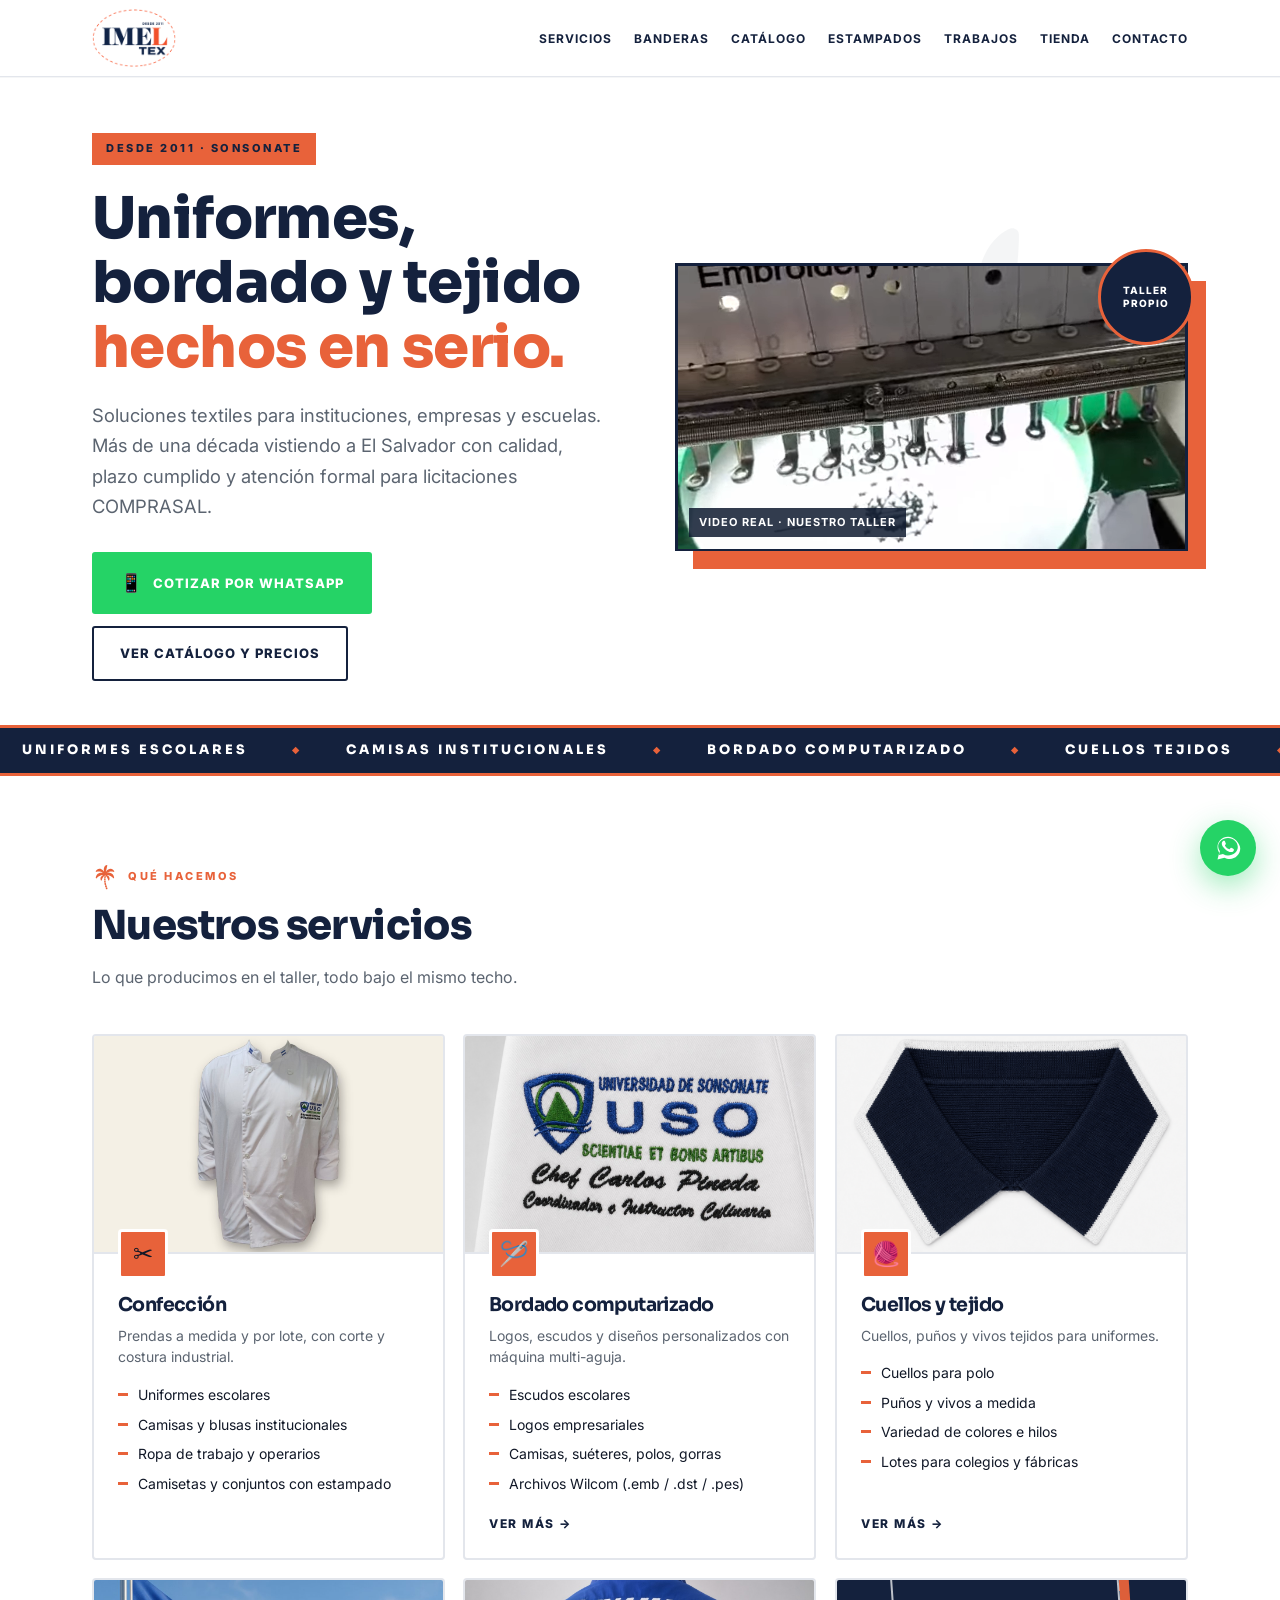
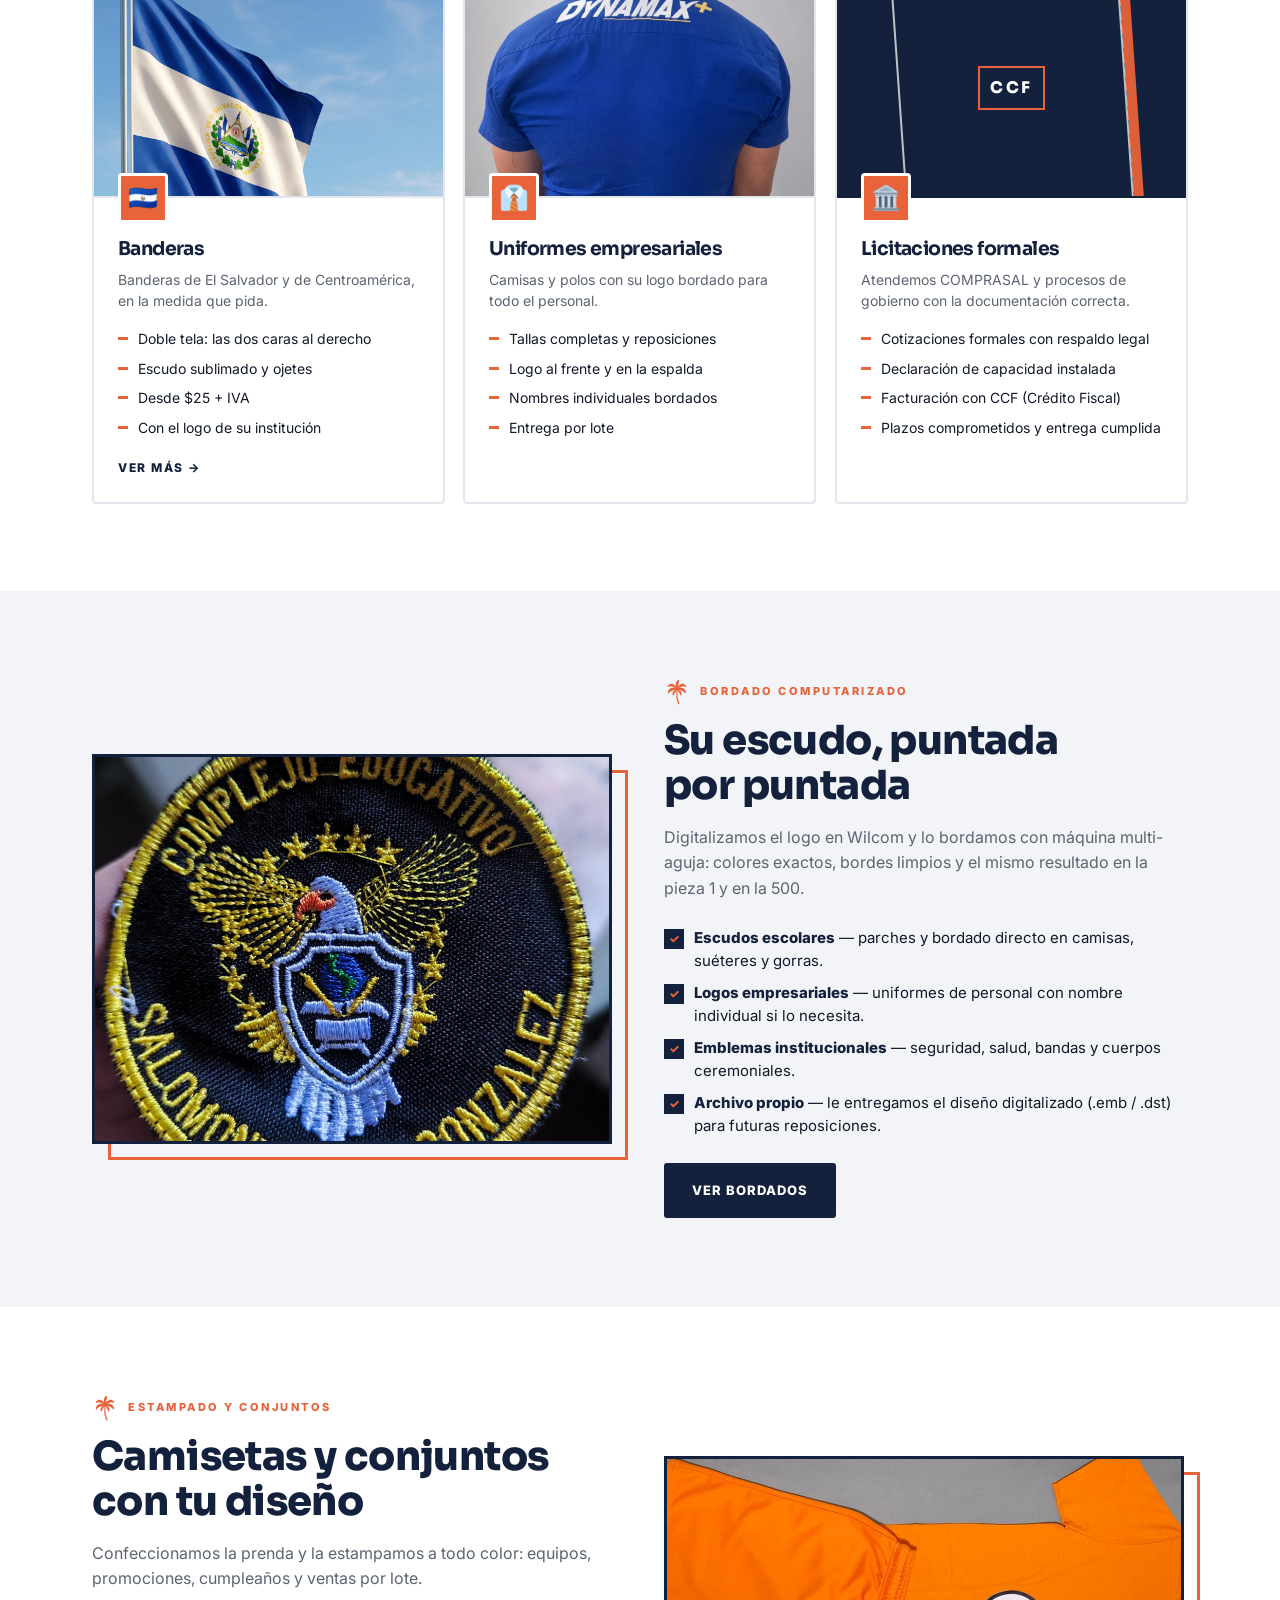
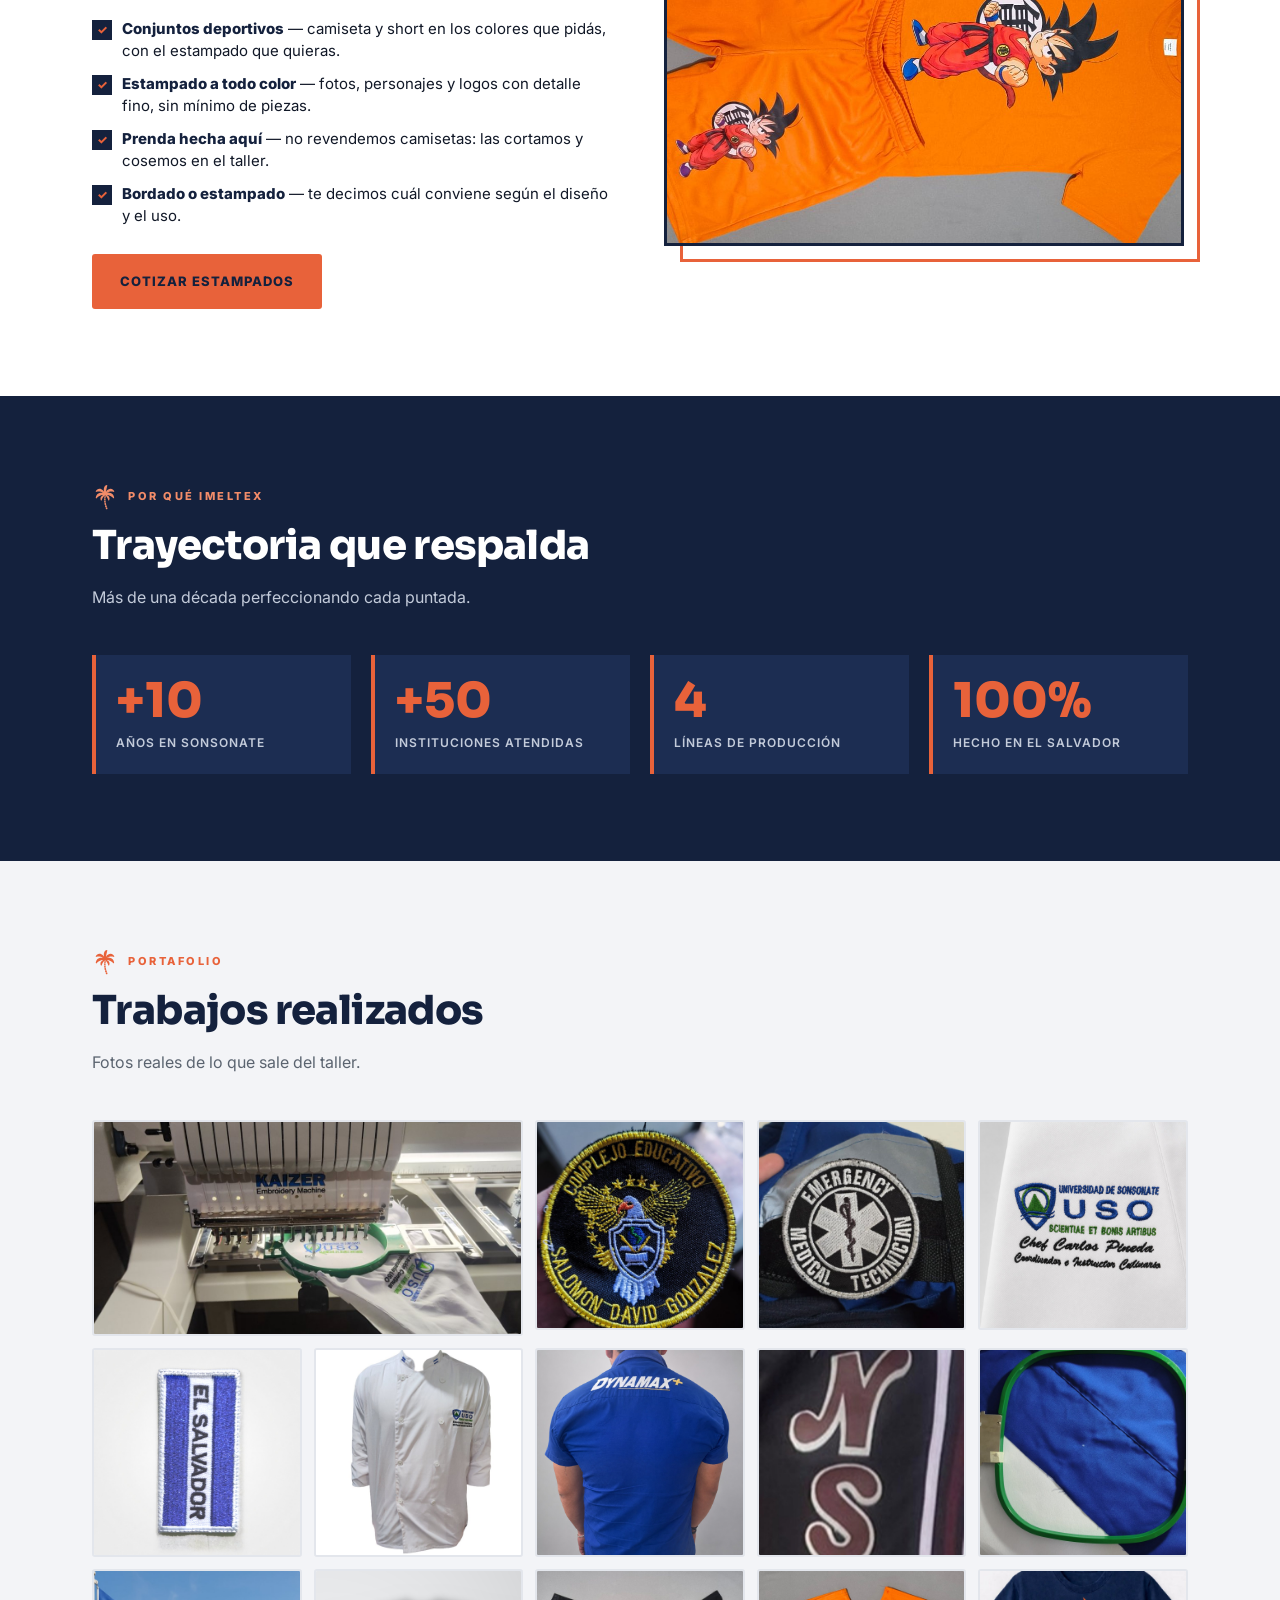
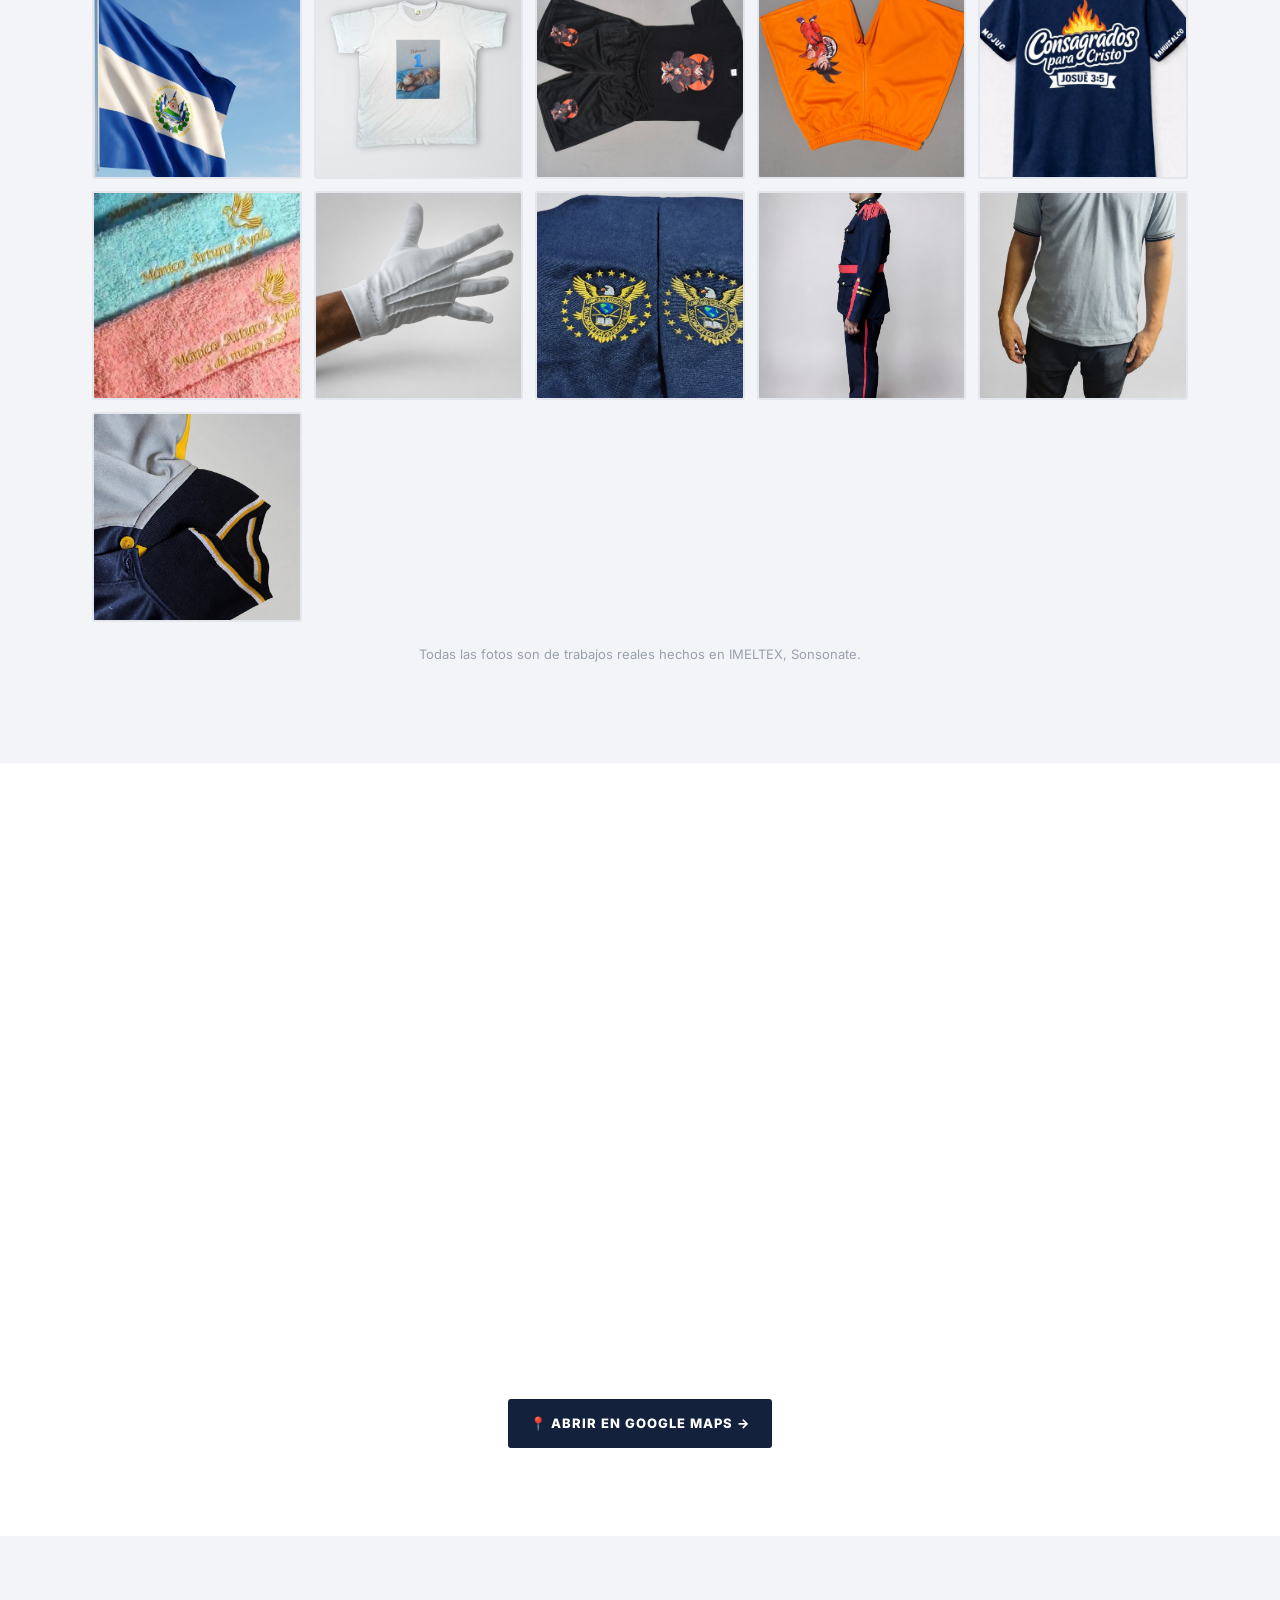
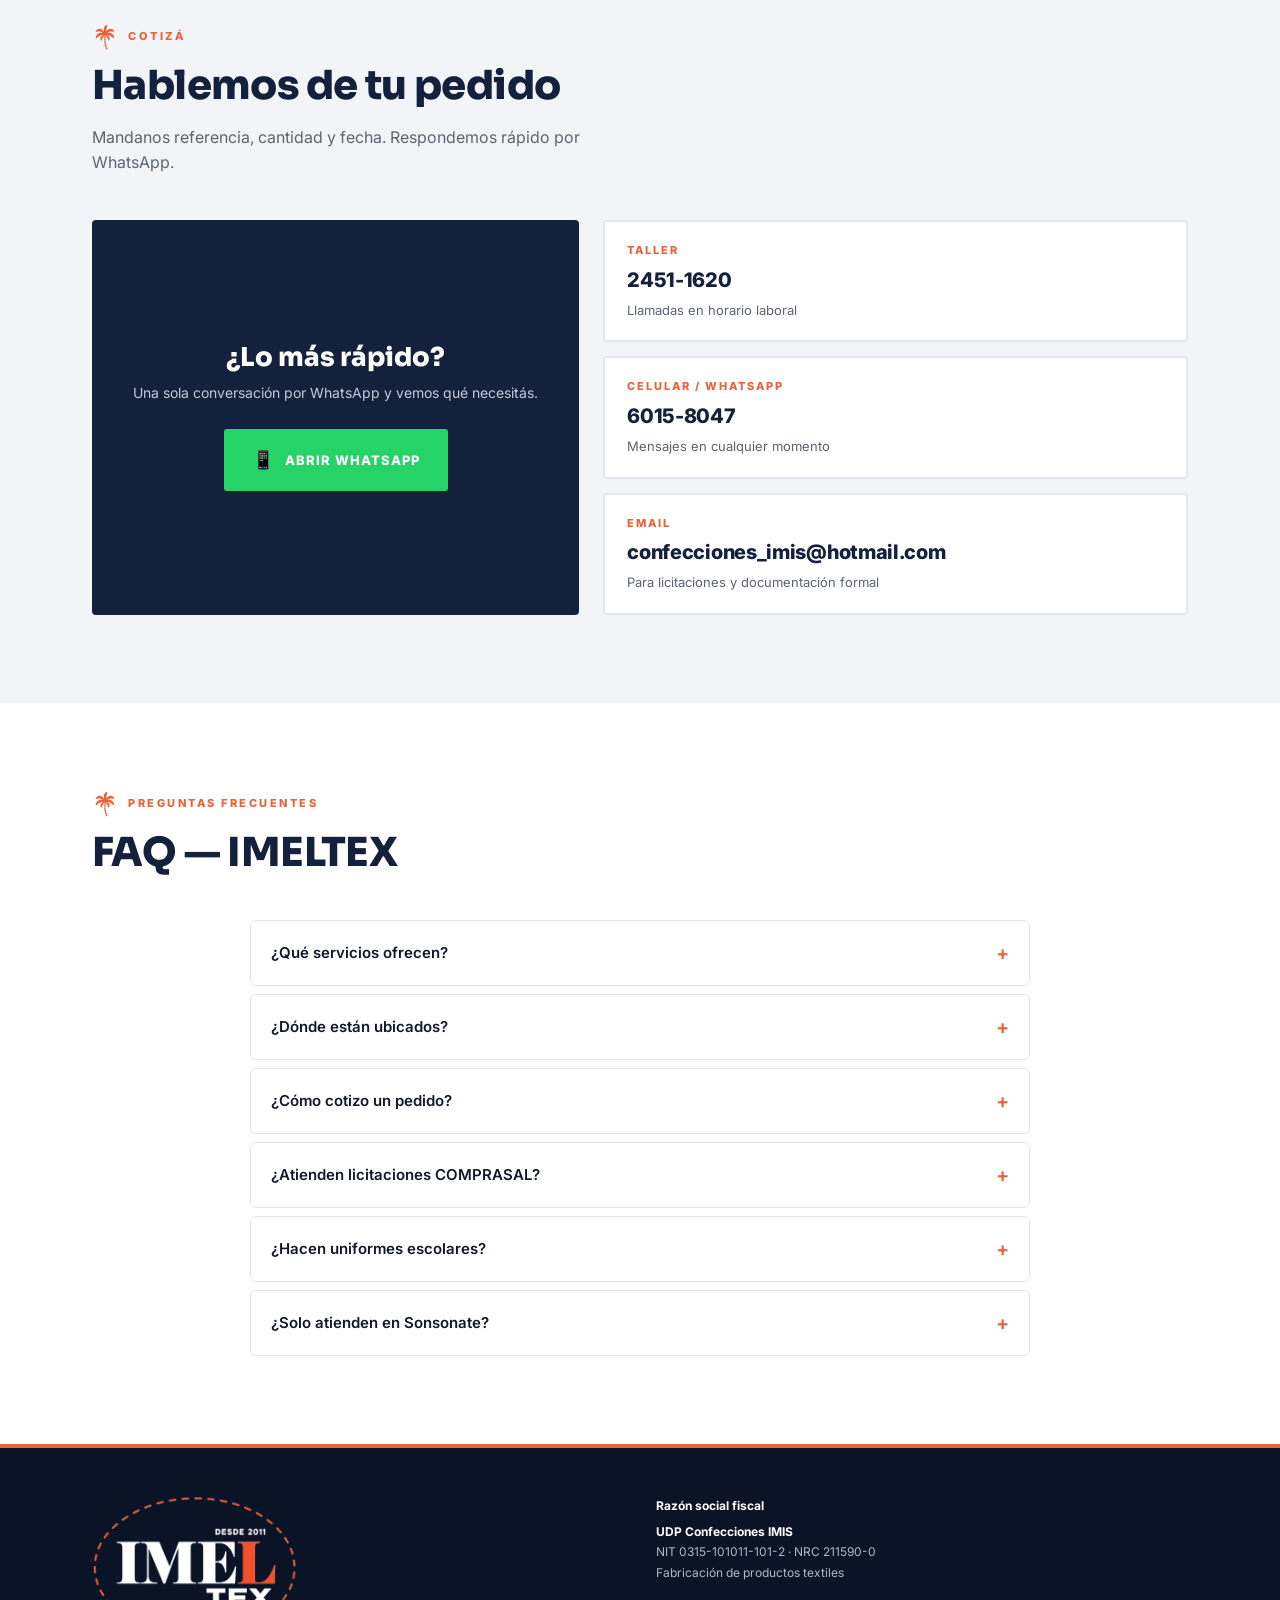
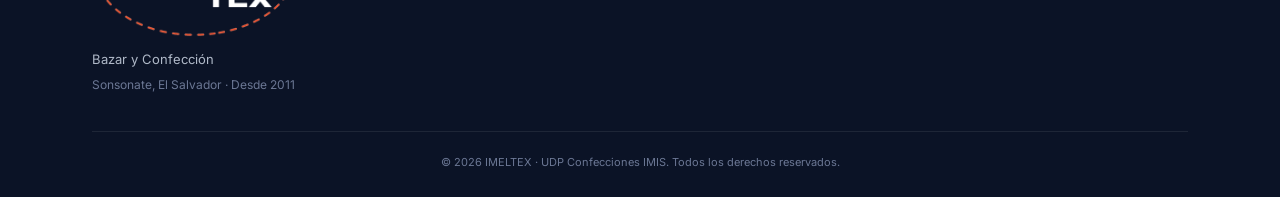
==== commit 2da67d35: "Imagen para compartir horizontal (1200x630) en vez de la palmera cuadrada Codex dejo la palmera de 5" ====
--- a/index.html
+++ b/index.html
@@ -12,16 +12,16 @@
   <meta property="og:title" content="IMELTEX — Soluciones textiles para instituciones, empresas y escuelas" />
   <meta property="og:description" content="Confección, bordado y tejido en Sonsonate desde 2011. Licitaciones COMPRASAL." />
   <meta property="og:locale" content="es_SV" />
-  <meta property="og:image" content="https://imeltex.com.sv/imeltex-palmera-512.png" />
-  <meta property="og:image:width" content="512" />
-  <meta property="og:image:height" content="512" />
+  <meta property="og:image" content="https://imeltex.com.sv/og-image-2026.jpg" />
+  <meta property="og:image:width" content="1200" />
+  <meta property="og:image:height" content="630" />
   <meta property="og:url" content="https://imeltex.com.sv/" />
   <meta property="og:site_name" content="IMELTEX" />
 
   <meta name="twitter:card" content="summary_large_image" />
   <meta name="twitter:title" content="IMELTEX — Soluciones textiles para instituciones, empresas y escuelas" />
   <meta name="twitter:description" content="Confección, bordado y tejido en Sonsonate desde 2011." />
-  <meta name="twitter:image" content="https://imeltex.com.sv/imeltex-palmera-512.png" />
+  <meta name="twitter:image" content="https://imeltex.com.sv/og-image-2026.jpg" />
 
   <link rel="canonical" href="https://imeltex.com.sv/" />
   <link rel="icon" type="image/png" sizes="192x192" href="imeltex-palmera-192.png" />
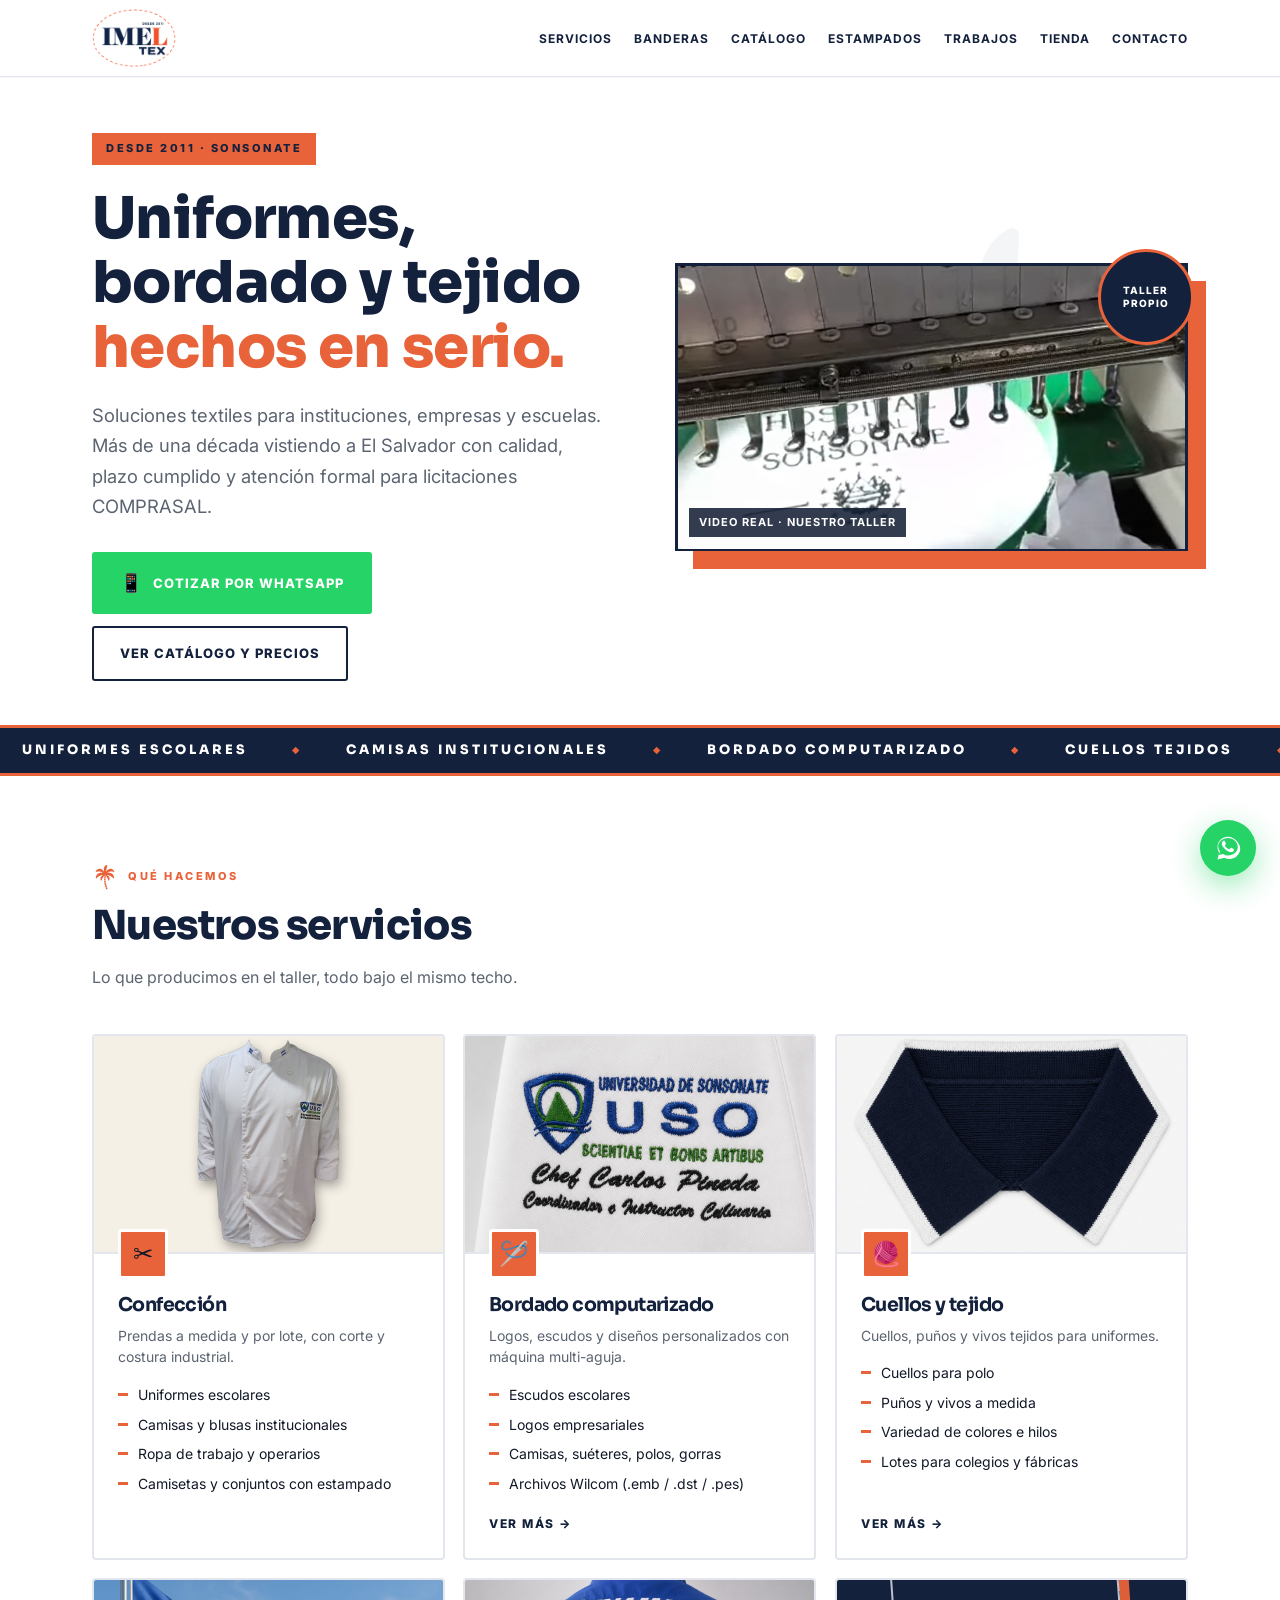
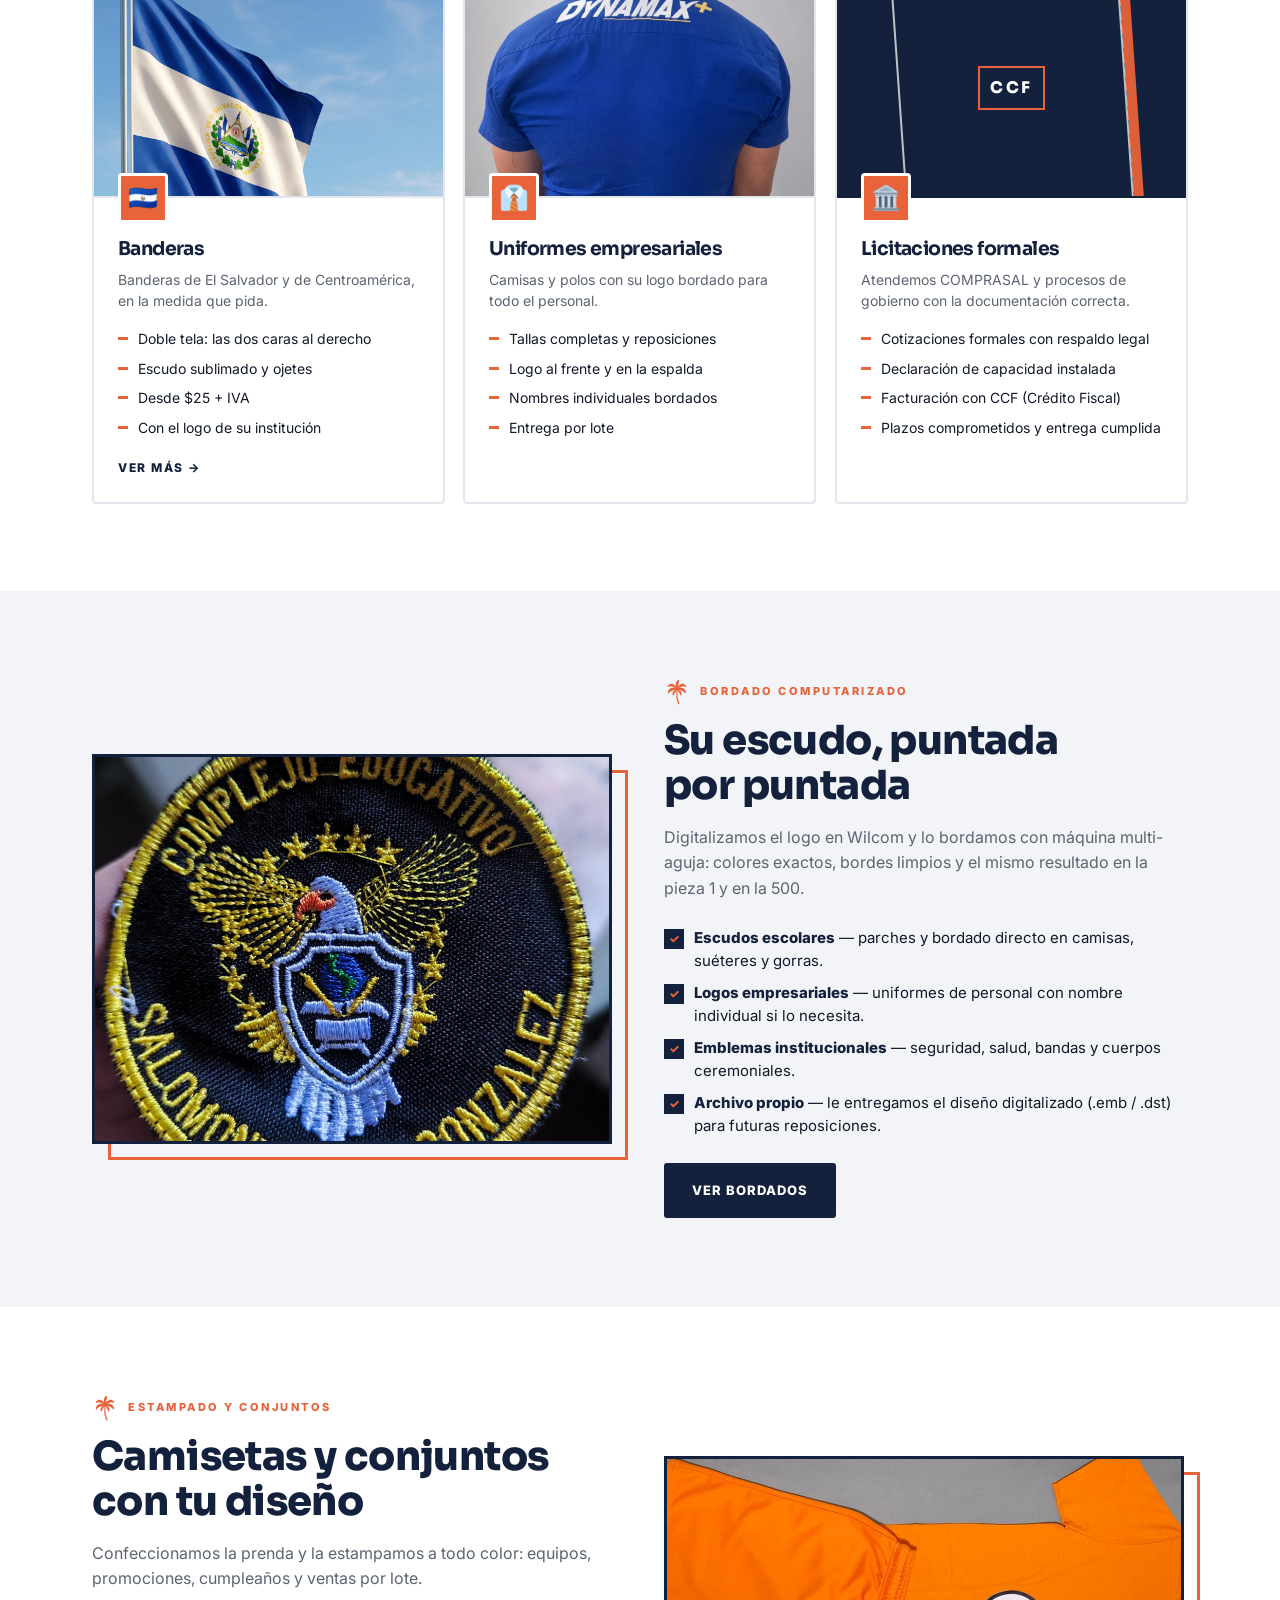
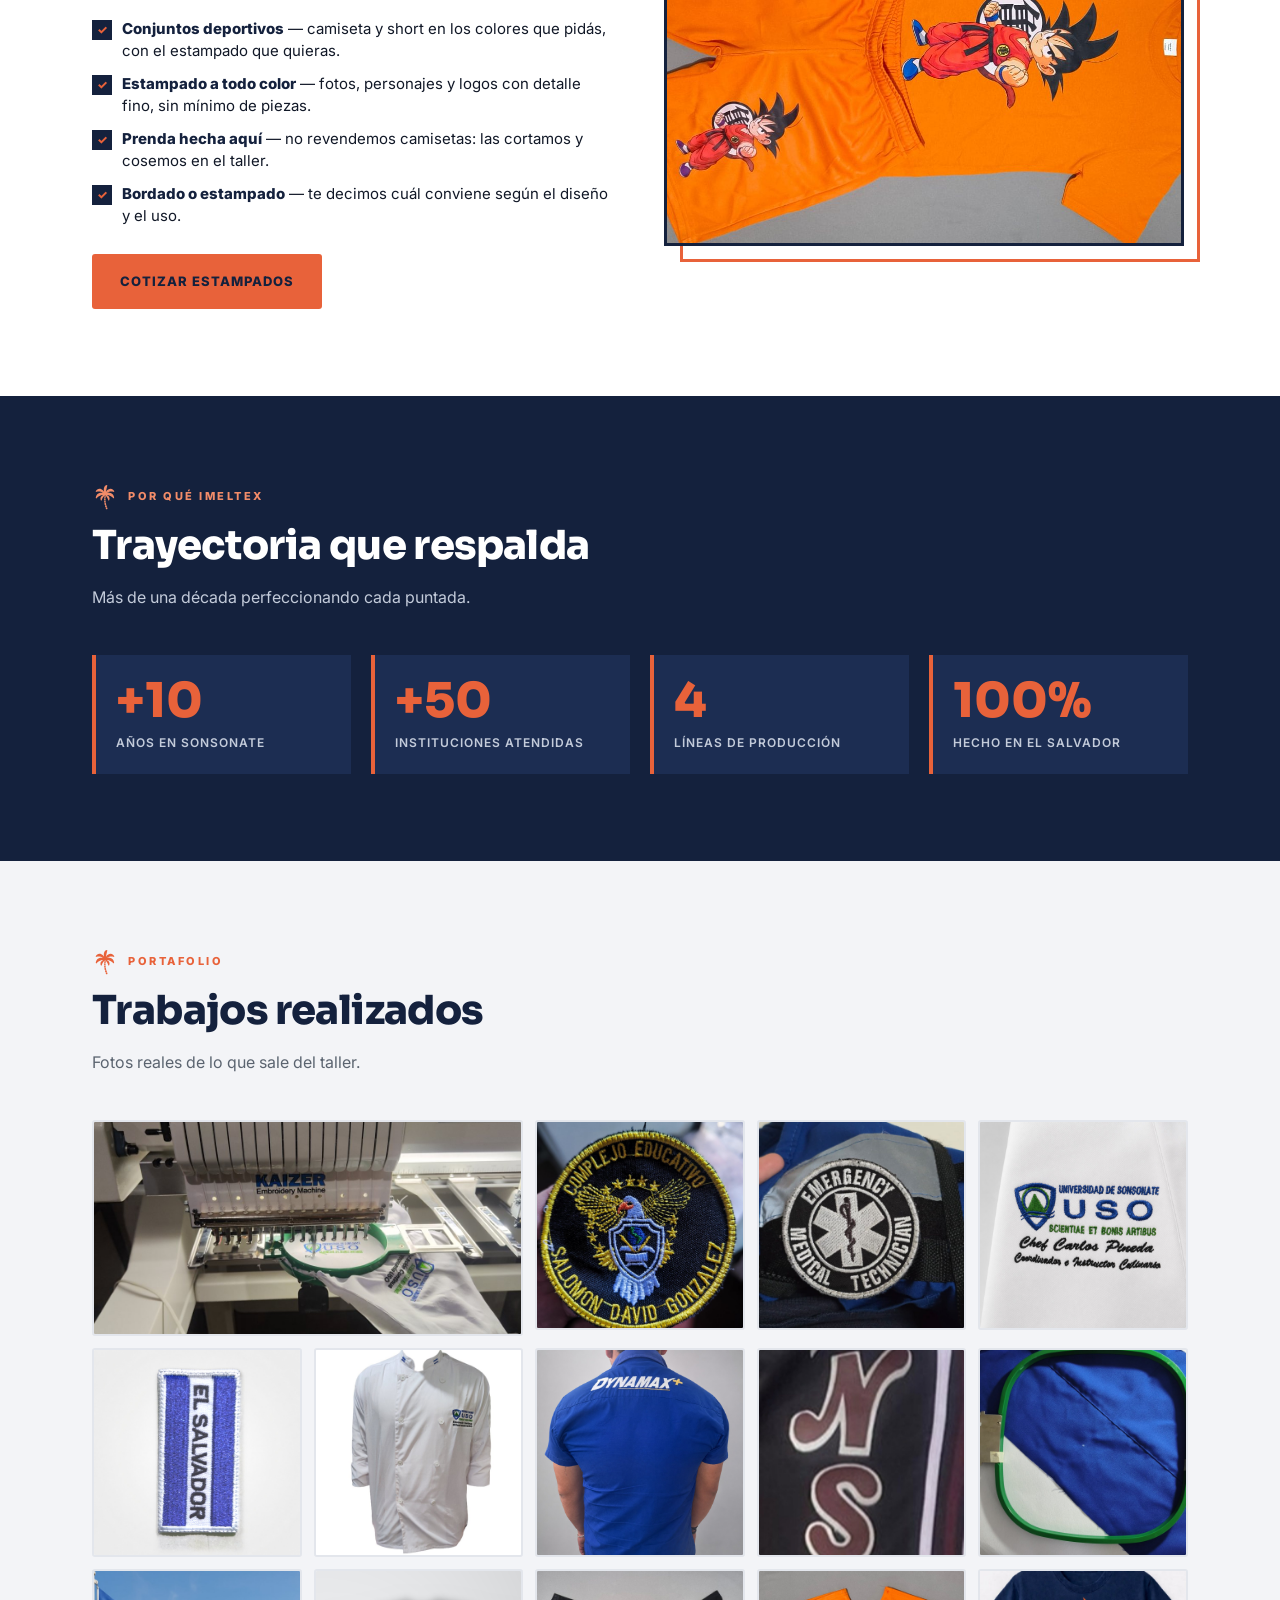
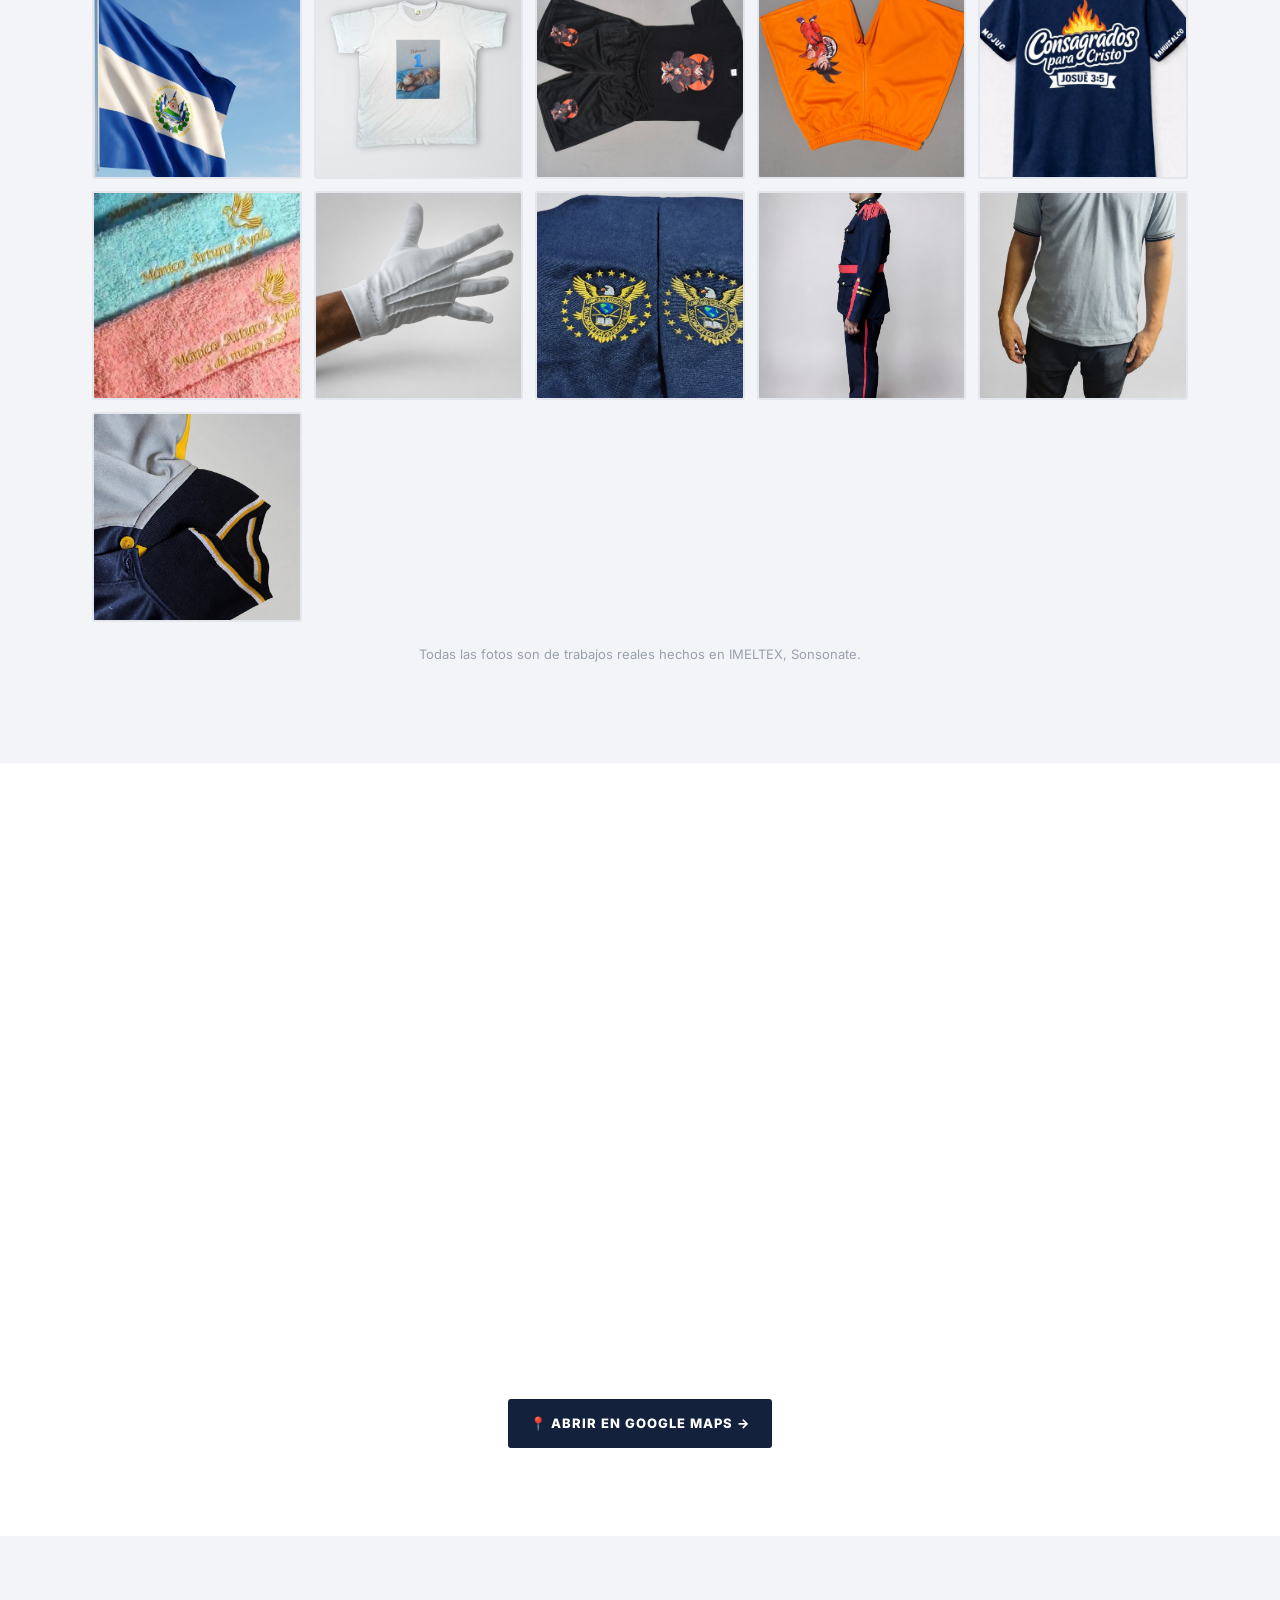
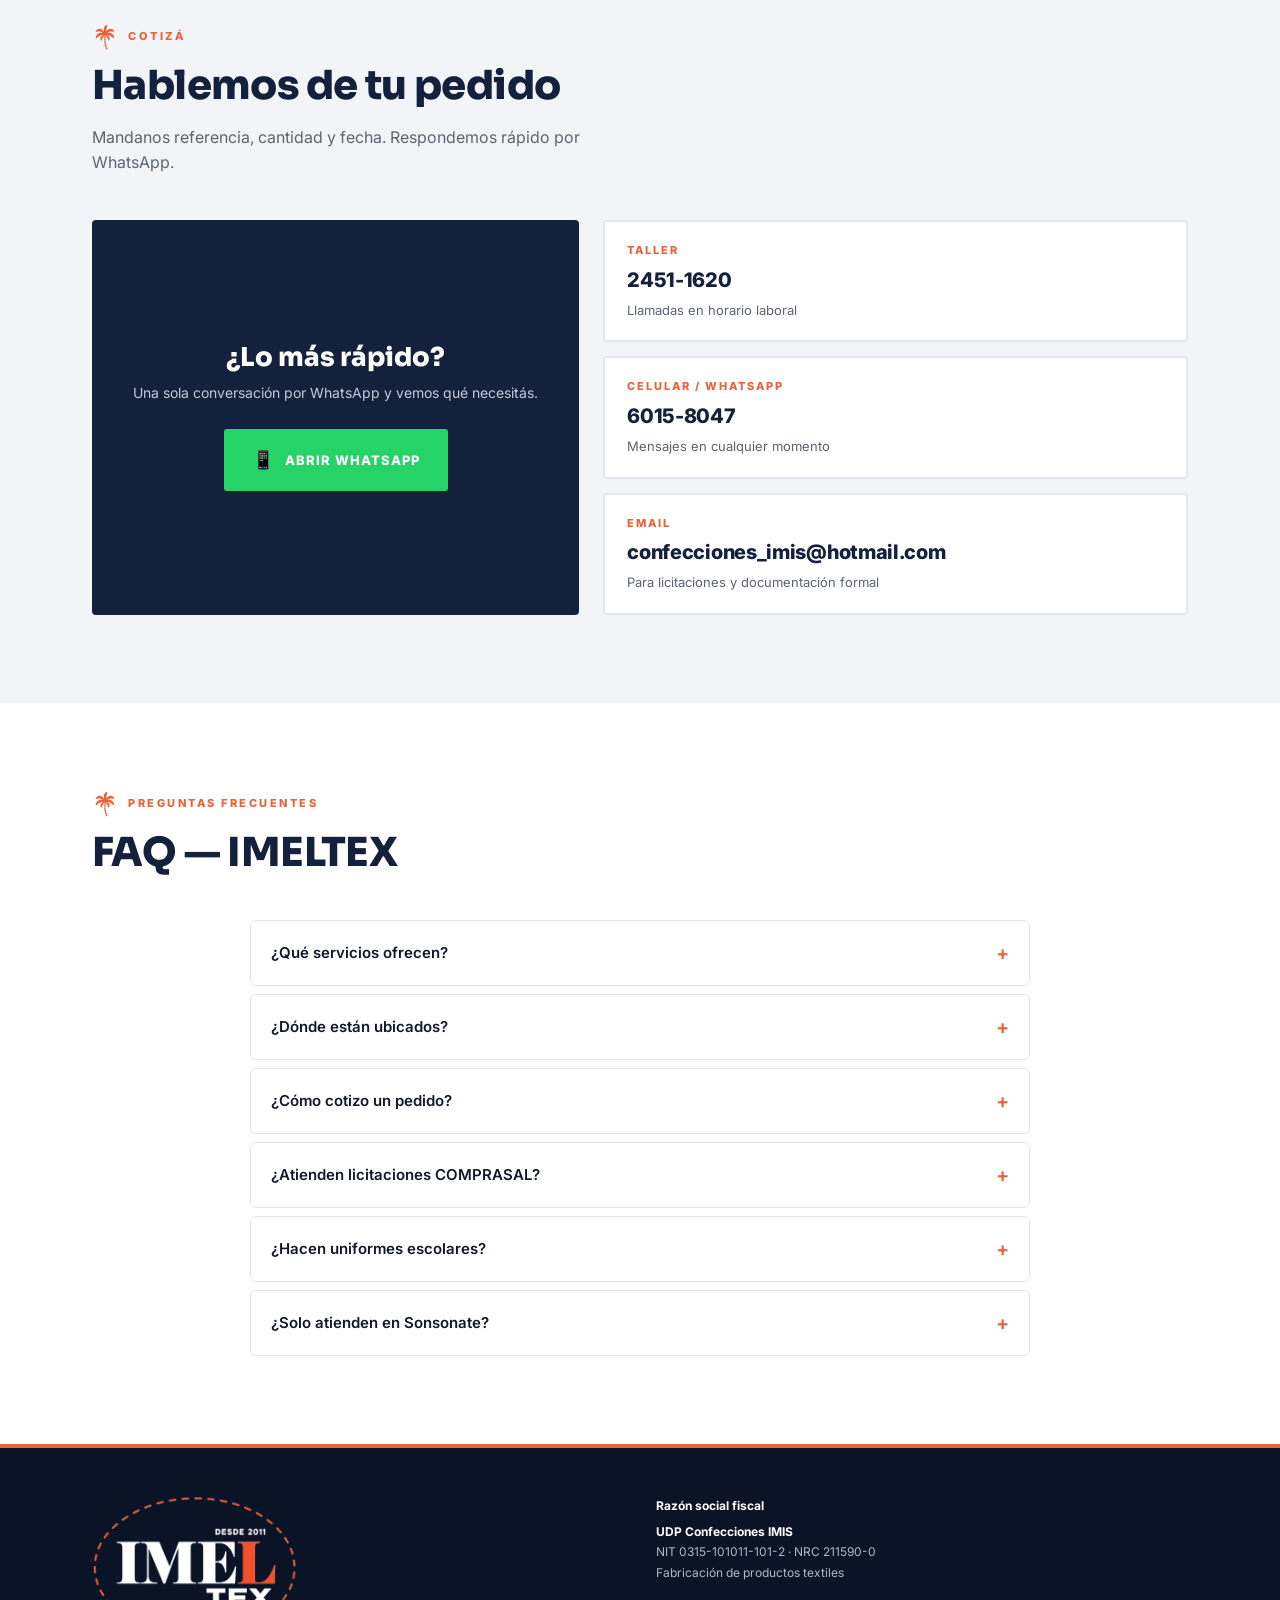
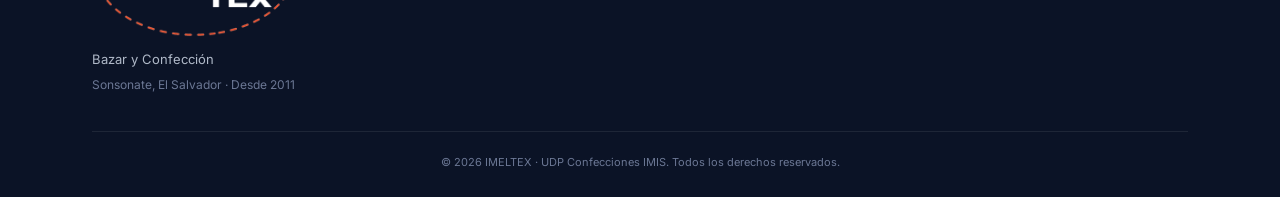
==== commit f83b8e46: "Bumpear la version del CSS y sacar las notas internas del repo publico styles.css ya se sirve hoy ba" ====
--- a/index.html
+++ b/index.html
@@ -29,7 +29,7 @@
   <link rel="preconnect" href="https://fonts.googleapis.com" />
   <link rel="preconnect" href="https://fonts.gstatic.com" crossorigin />
   <link href="https://fonts.googleapis.com/css2?family=Sora:wght@700;800&family=Inter:wght@400;500;600;700;800&display=swap" rel="stylesheet" />
-  <link rel="stylesheet" href="styles.css?v=20260906-identidad" />
+  <link rel="stylesheet" href="styles.css?v=20260906d-identidad" />
   <script src="app.js" defer></script>
 
   <!-- Schema.org LocalBusiness para SEO local -->
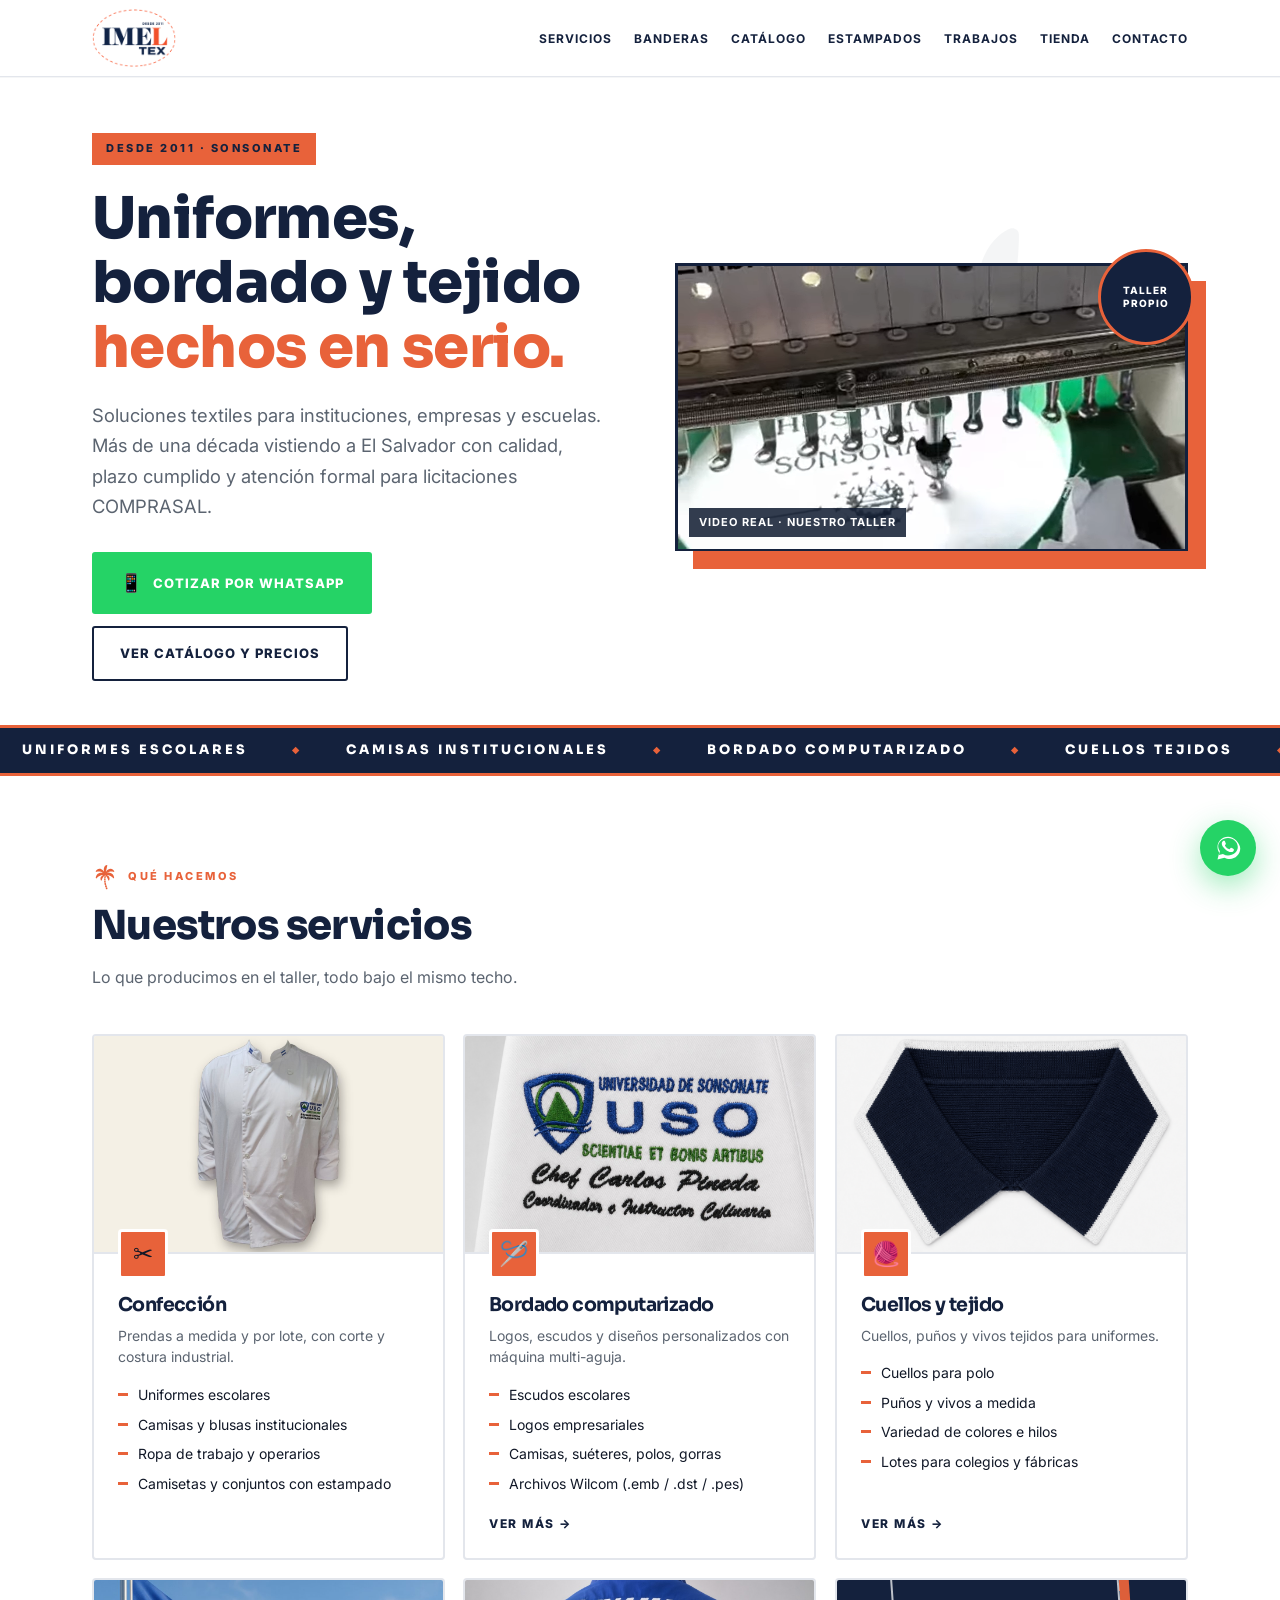
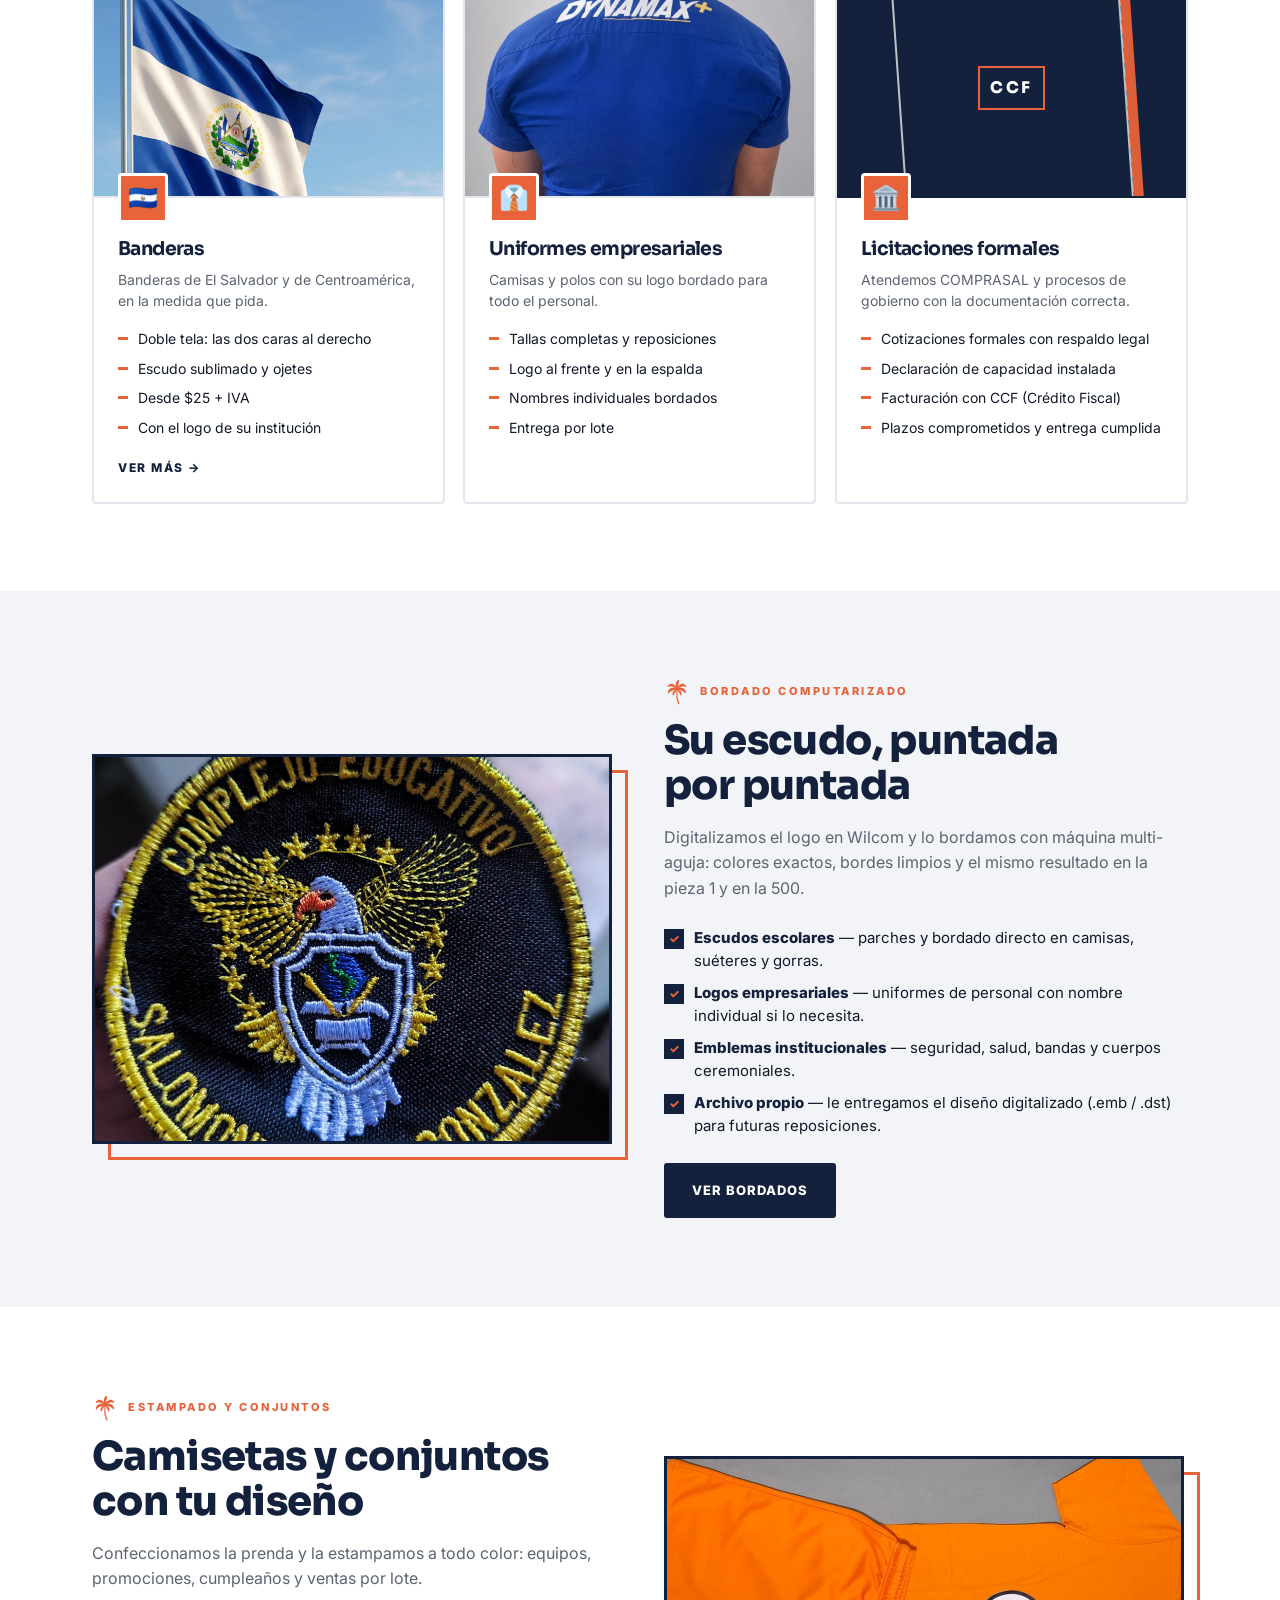
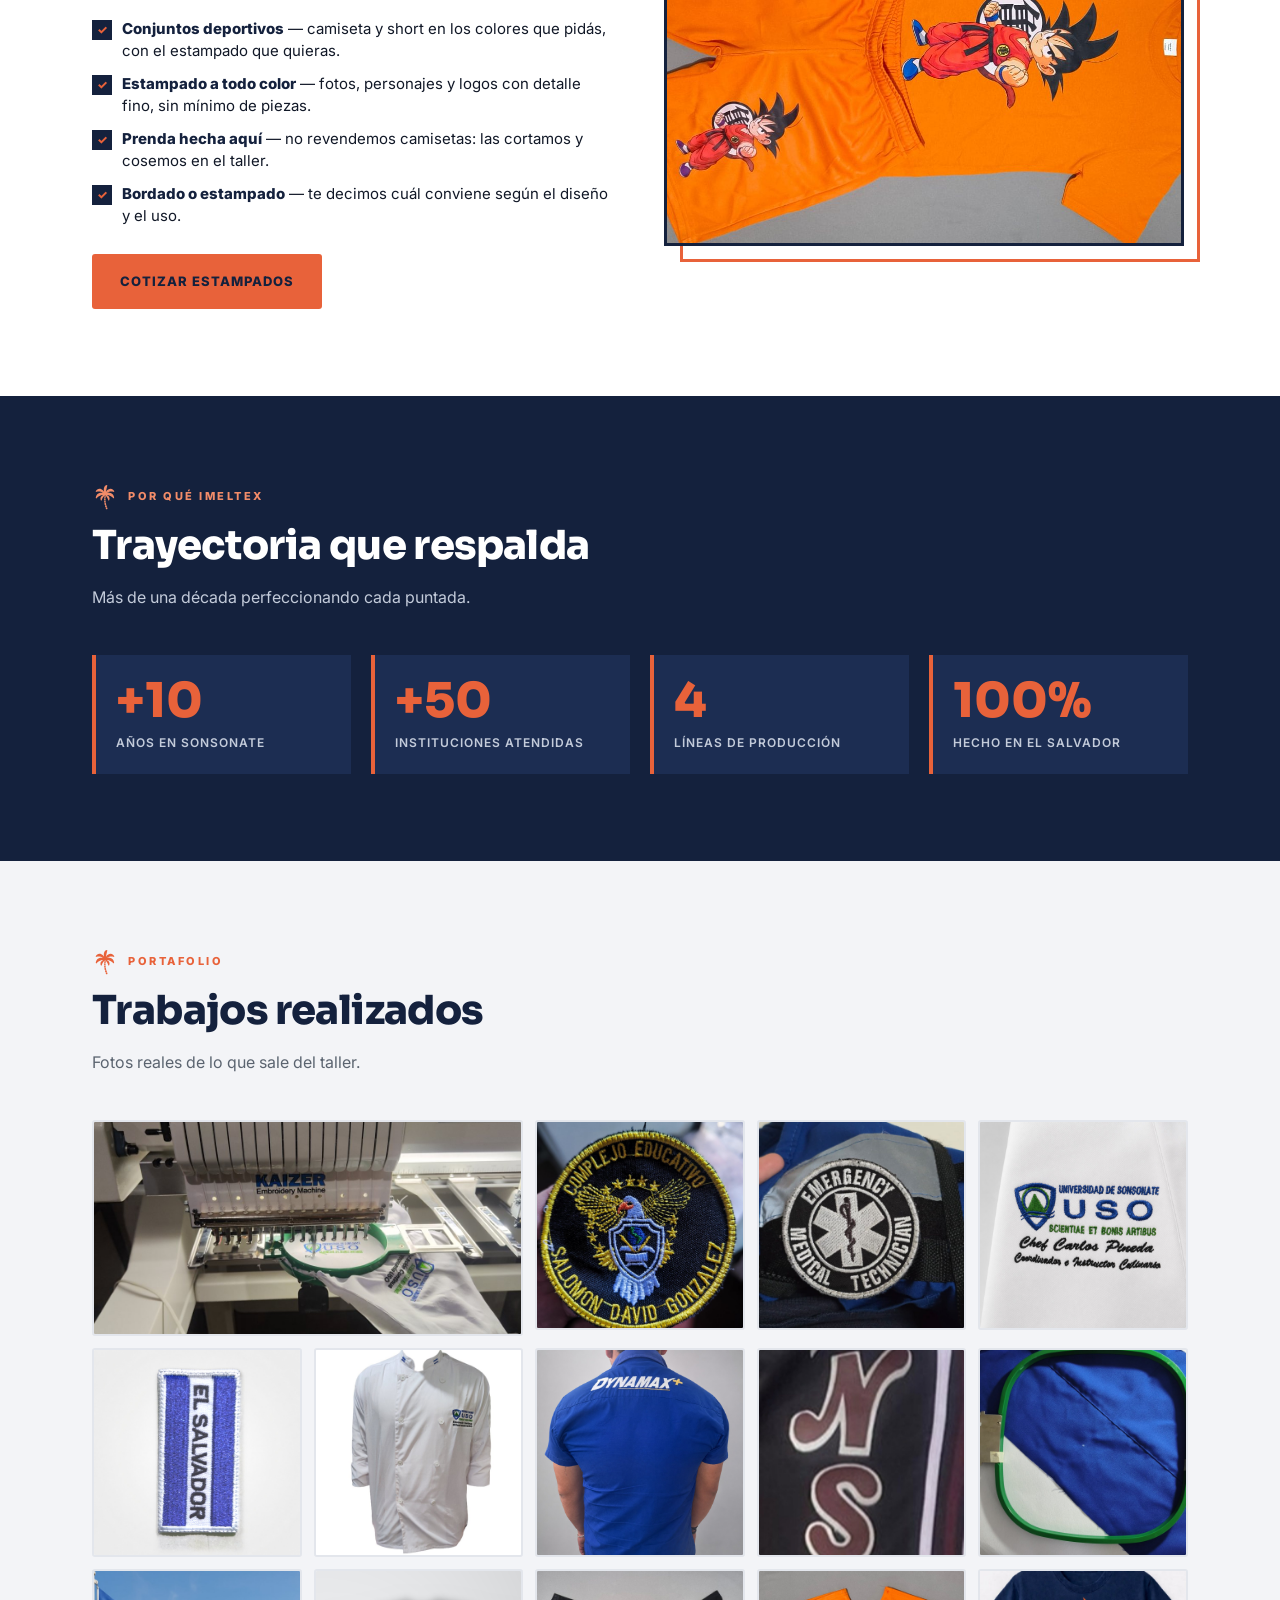
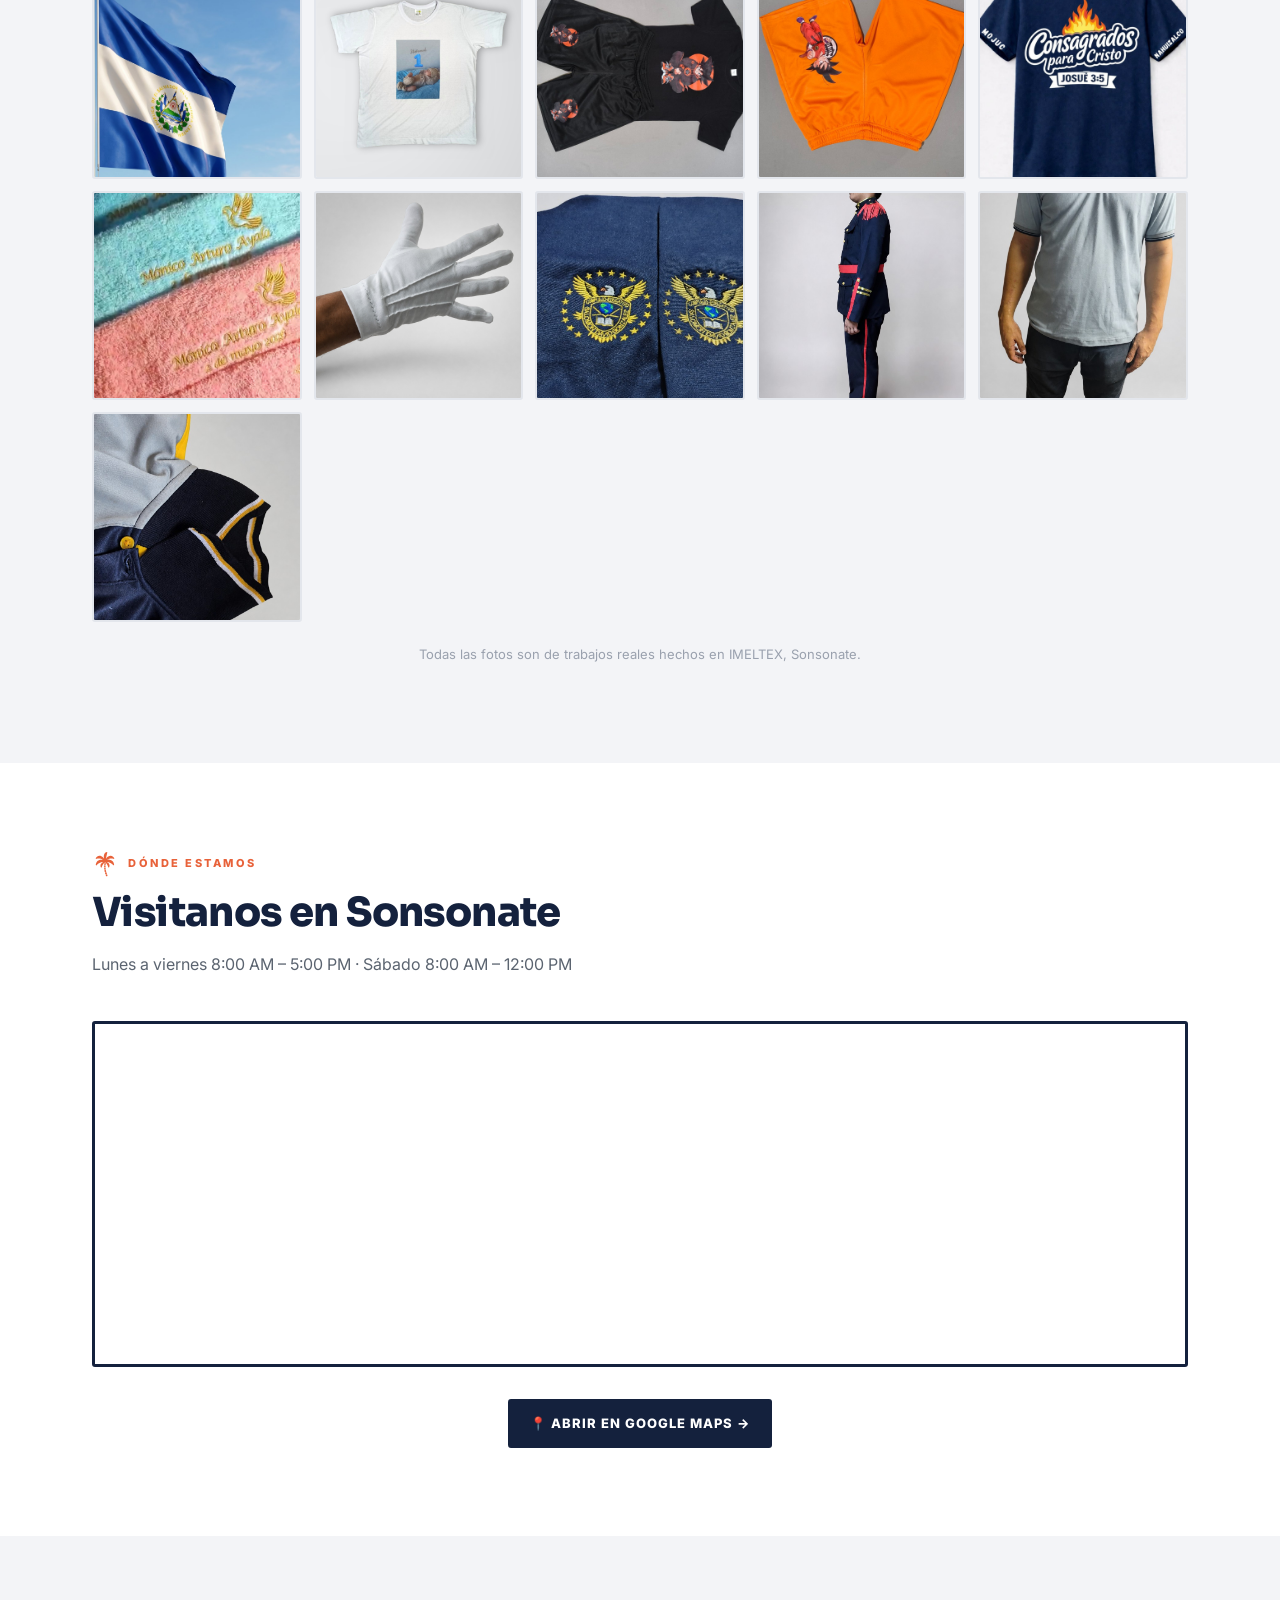
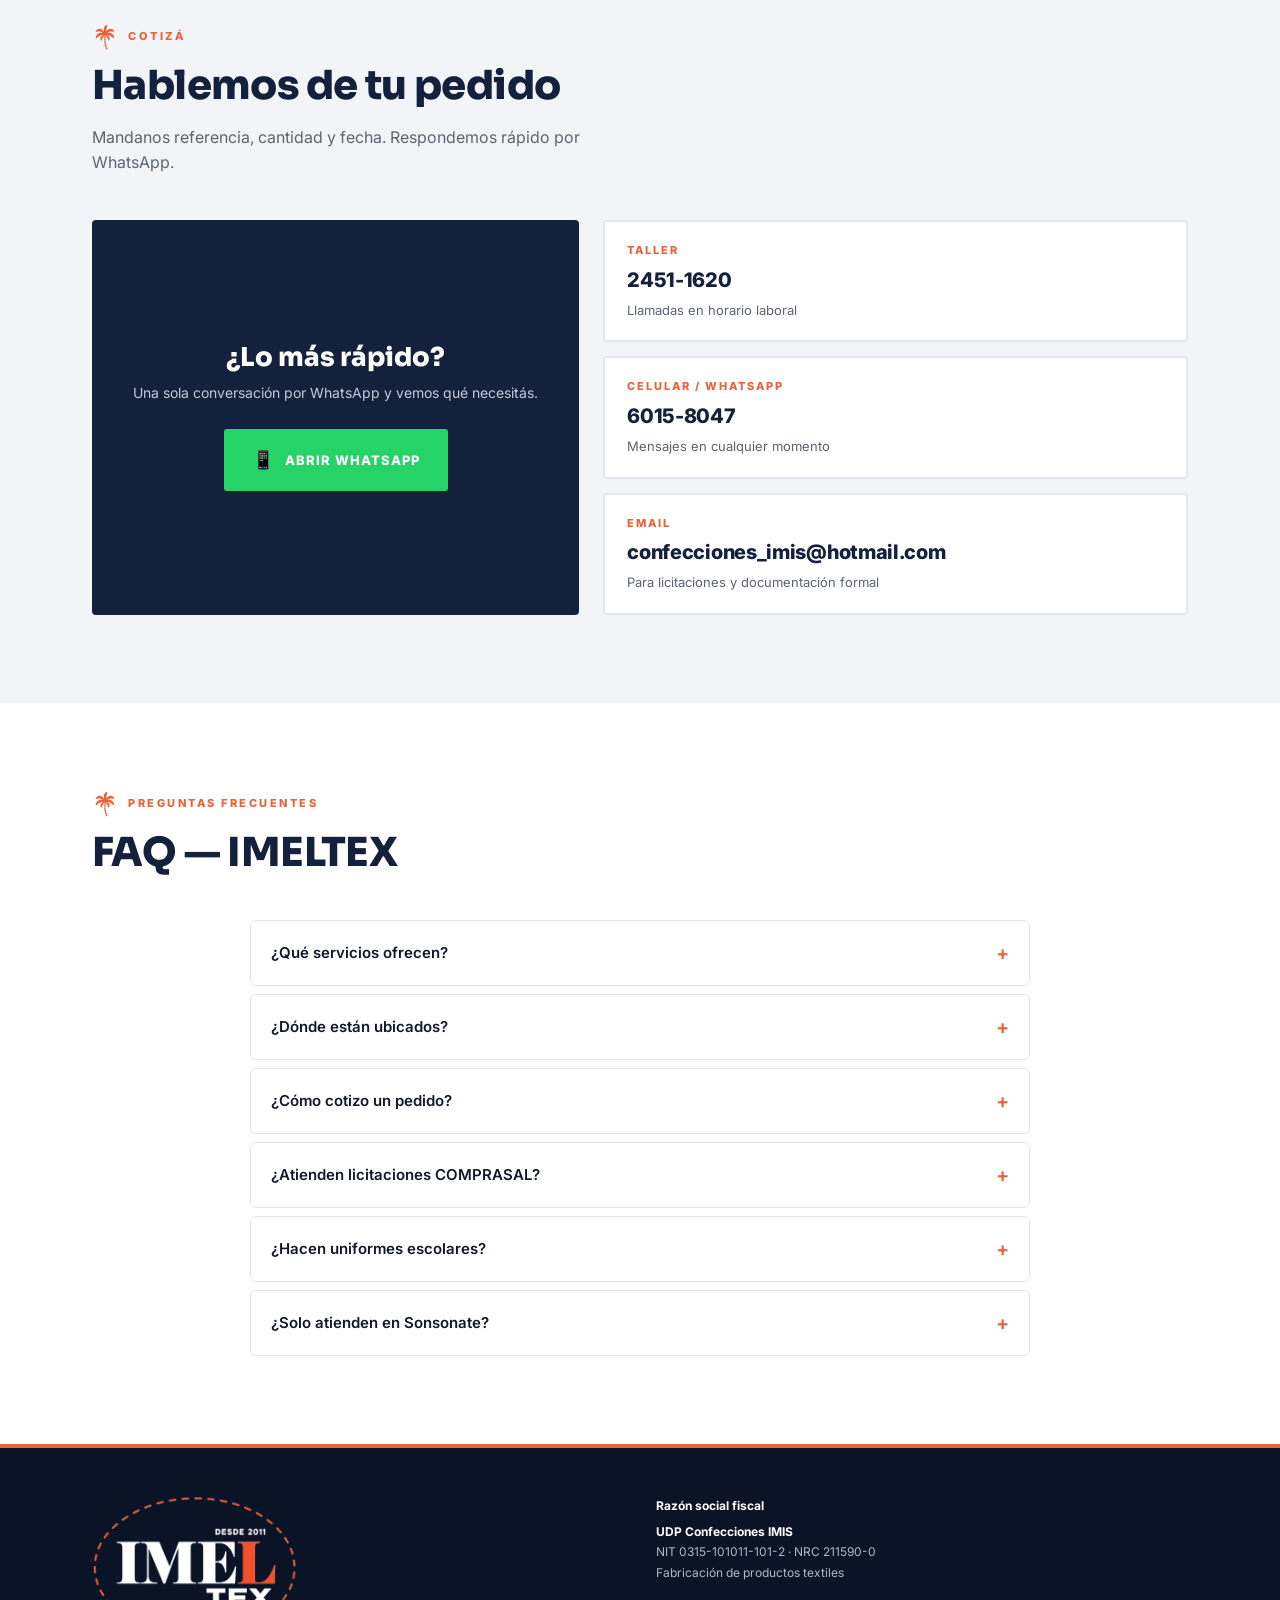
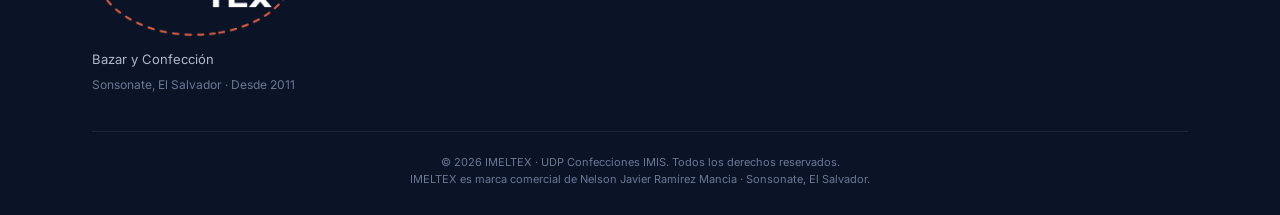
==== commit 94c14c60: "Pie de pagina: IMELTEX es marca comercial de Nelson Javier Ramirez Mancia (verificacion de negocio e" ====
--- a/index.html
+++ b/index.html
@@ -497,7 +497,8 @@
         </div>
       </div>
       <div class="copy">
-        © <span id="anio"></span> IMELTEX · UDP Confecciones IMIS. Todos los derechos reservados.
+        © <span id="anio"></span> IMELTEX · UDP Confecciones IMIS. Todos los derechos reservados.<br />
+        IMELTEX es marca comercial de Nelson Javier Ramírez Mancia · Sonsonate, El Salvador.
       </div>
     </div>
   </footer>
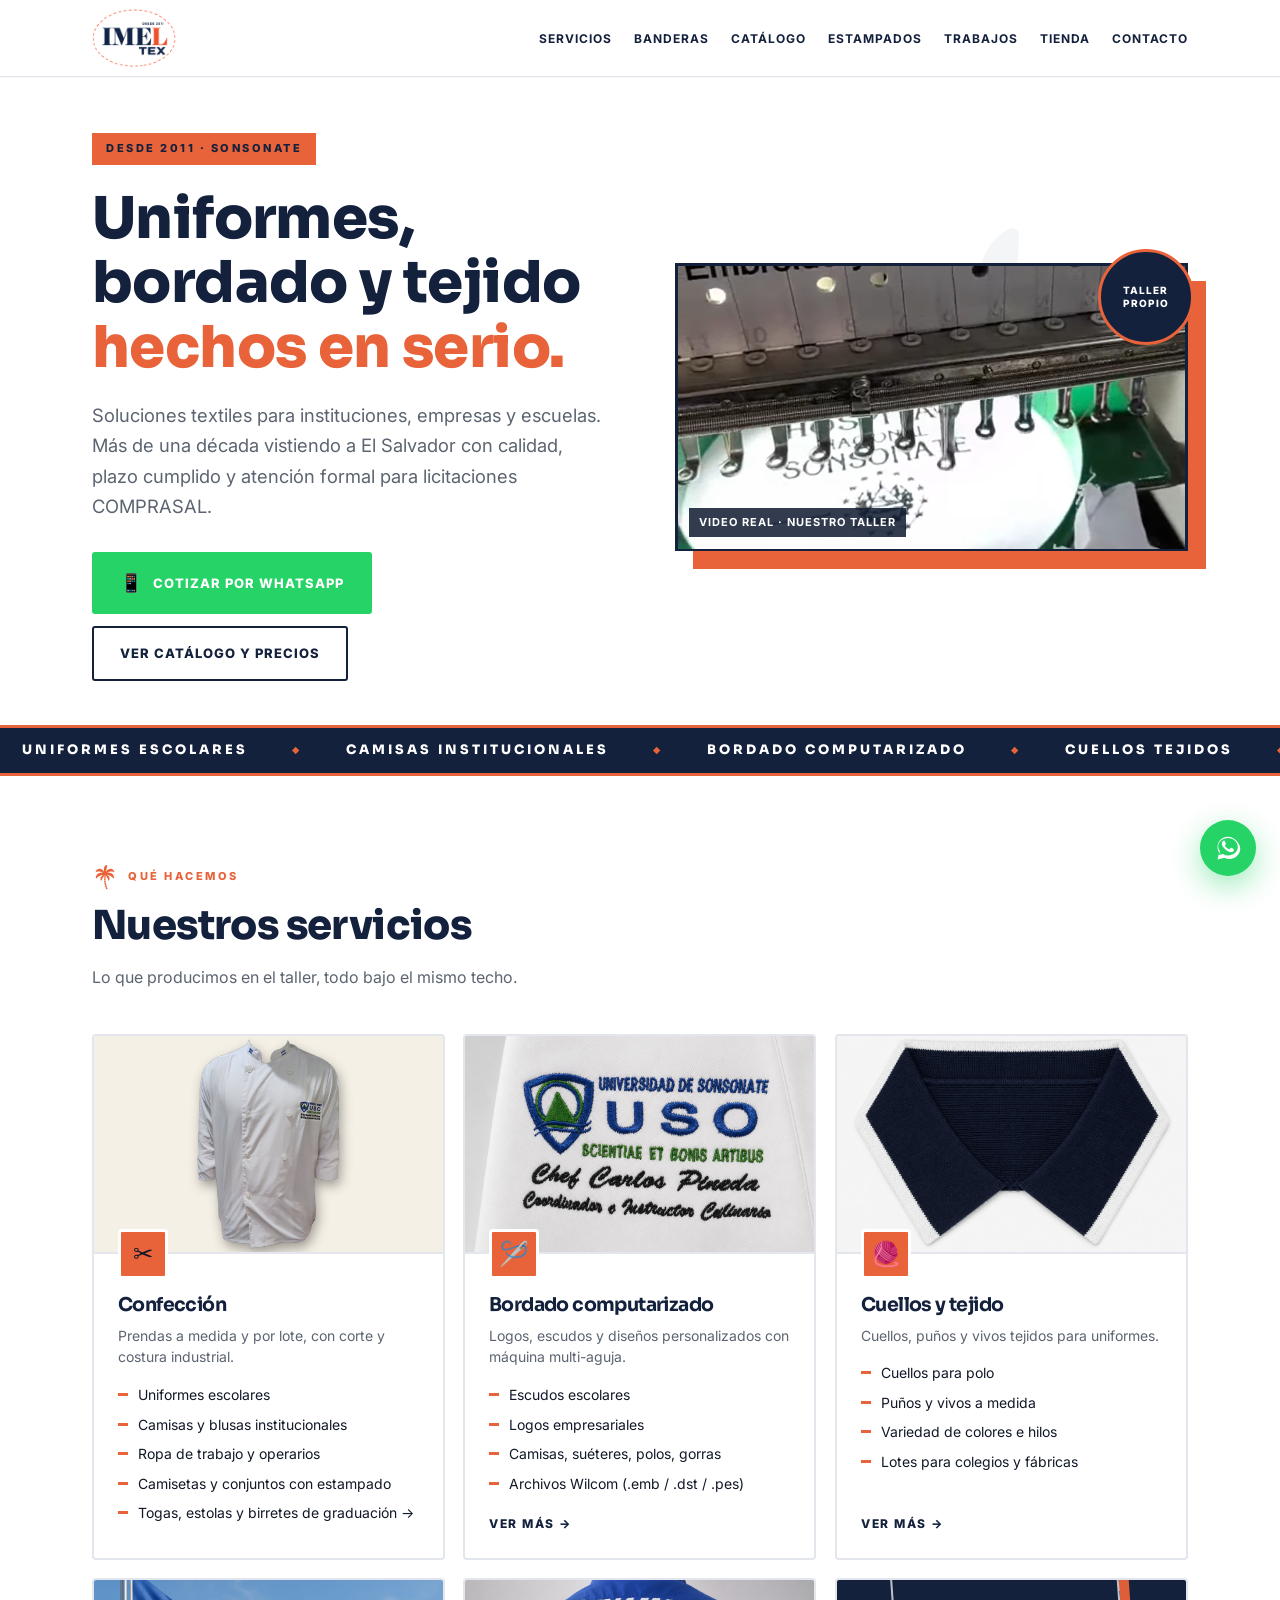
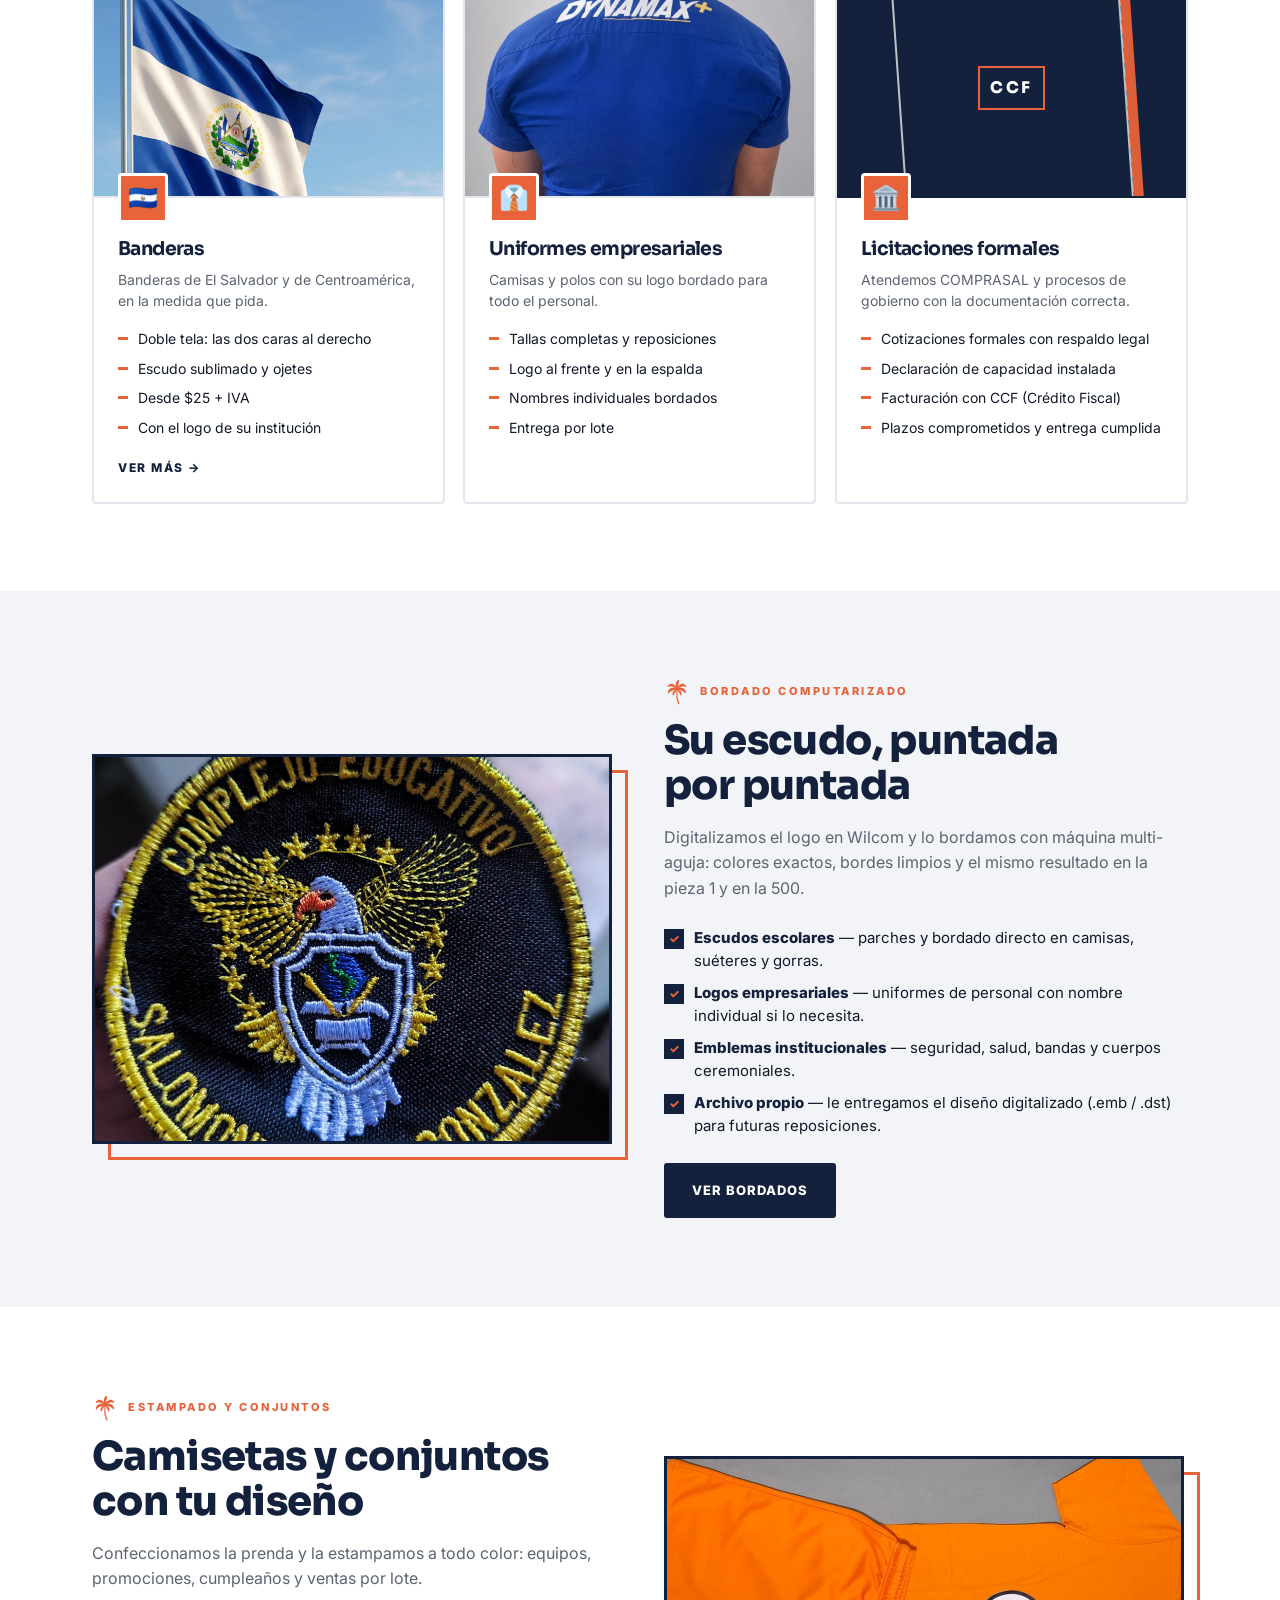
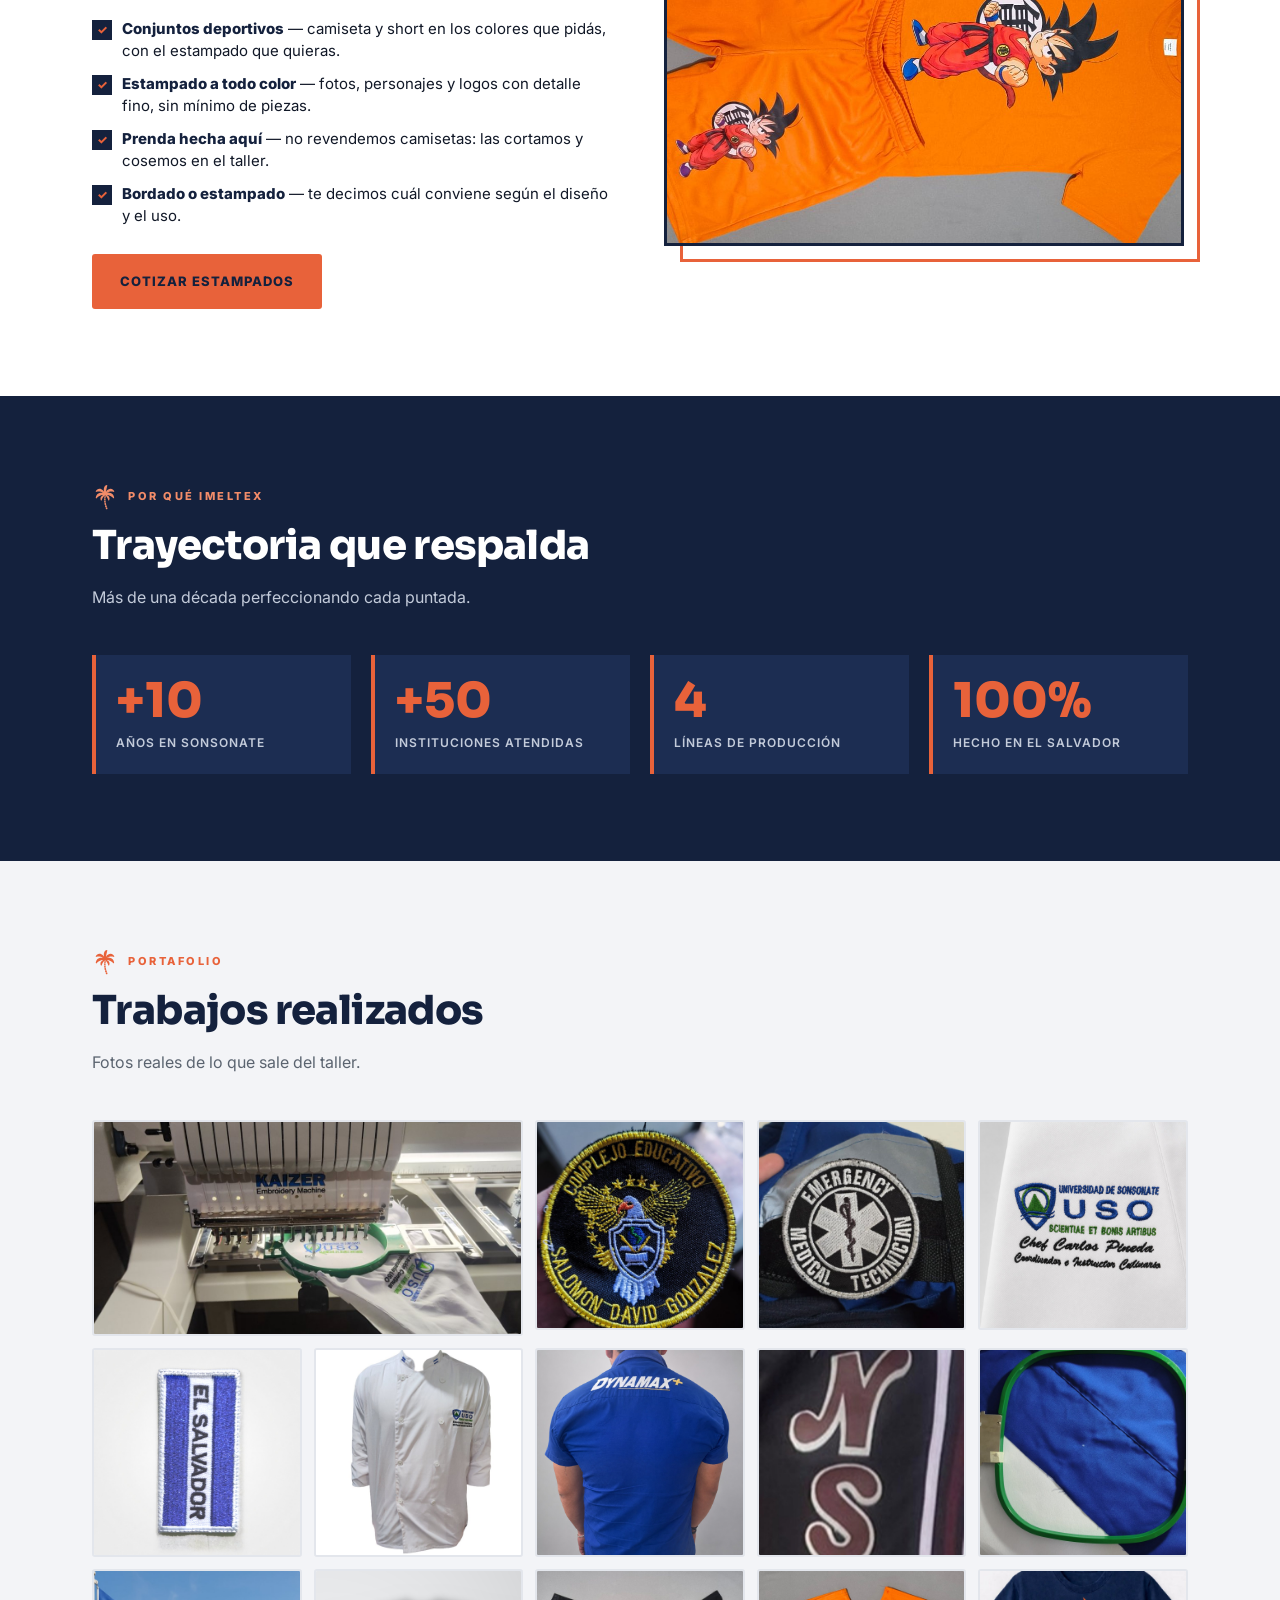
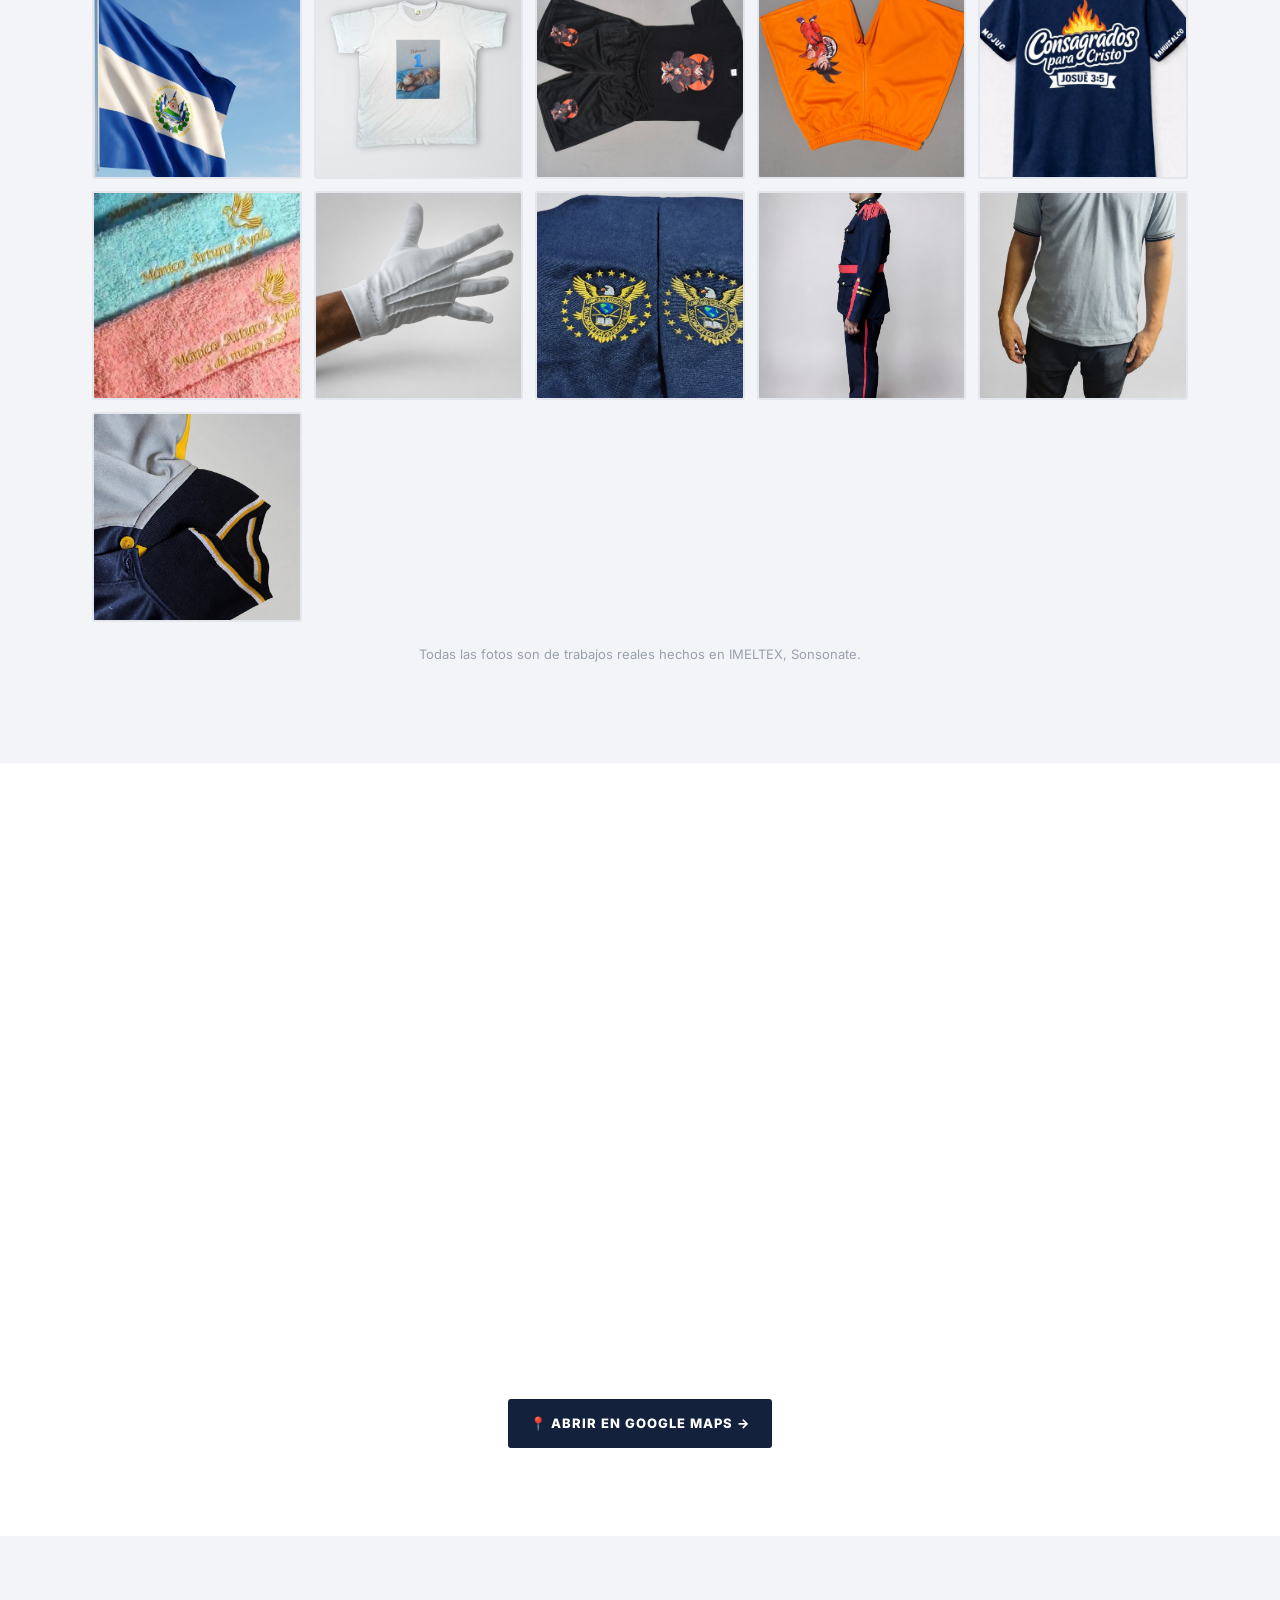
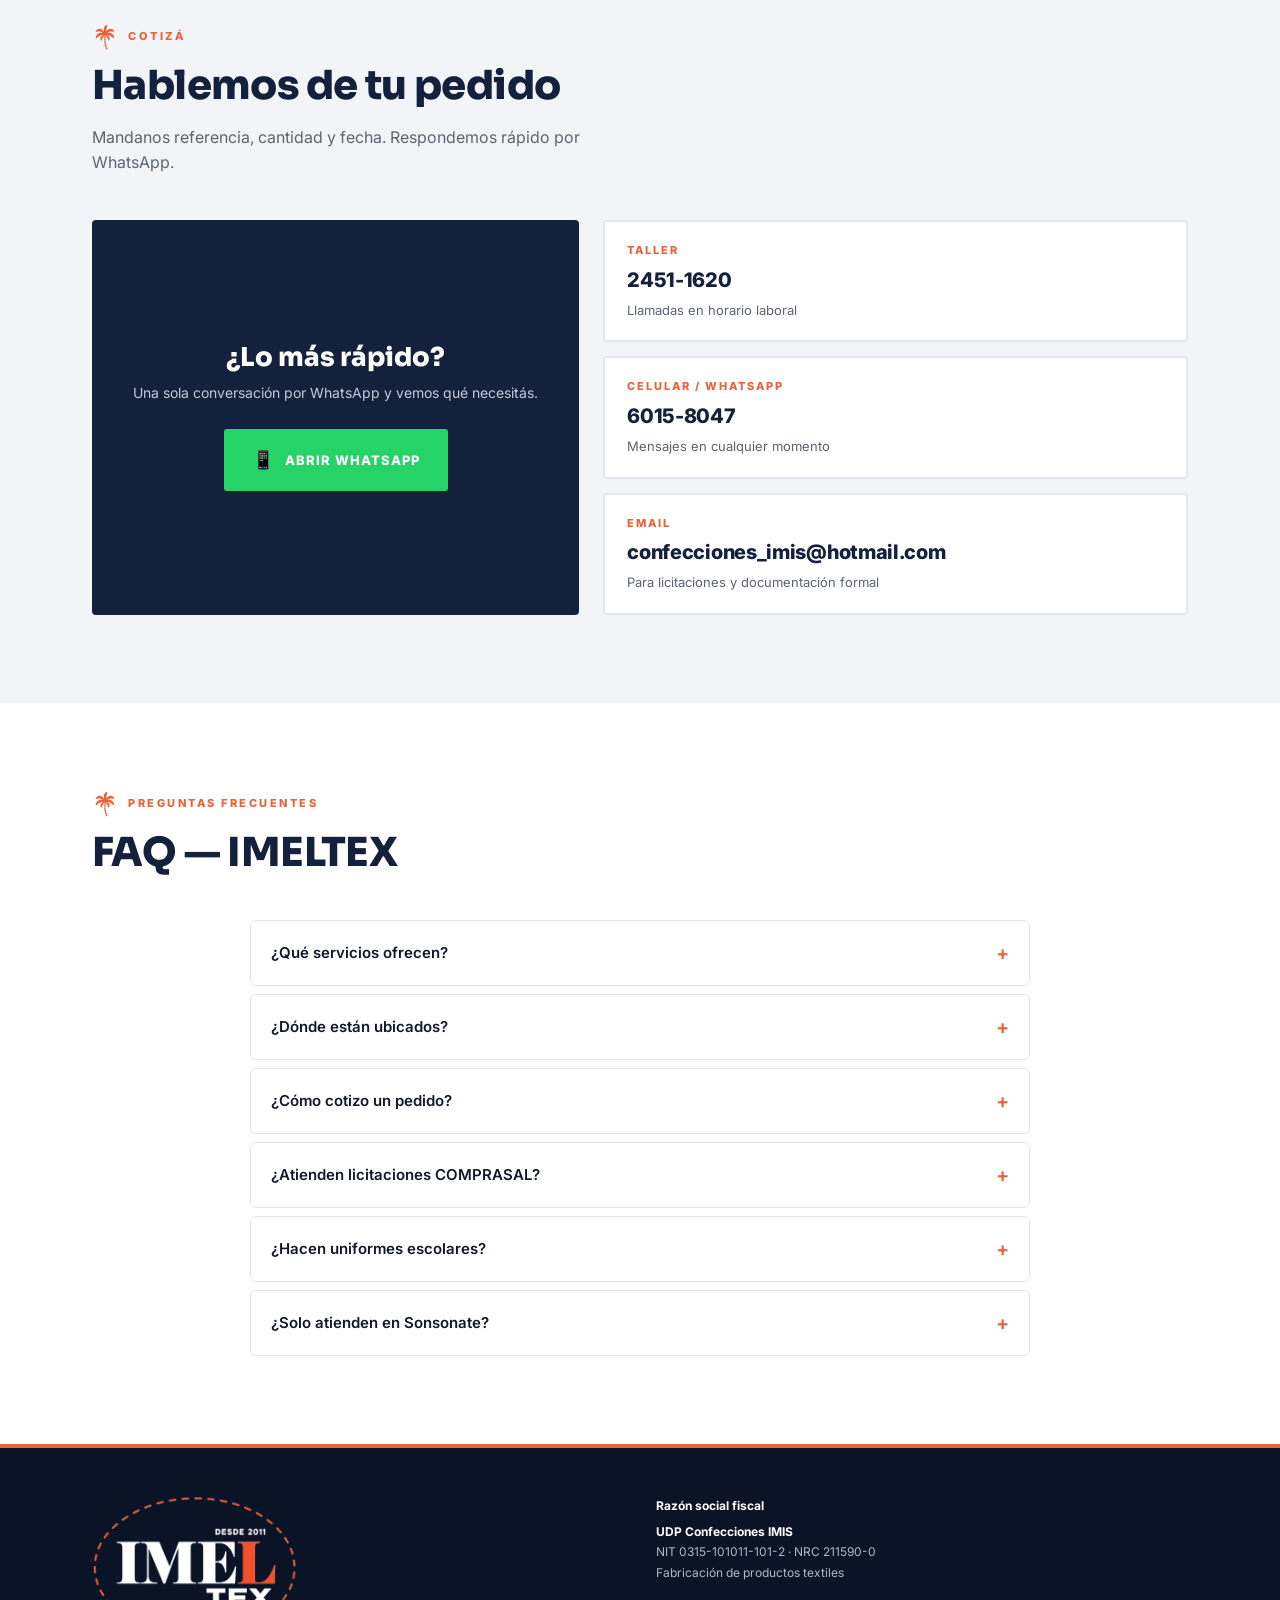
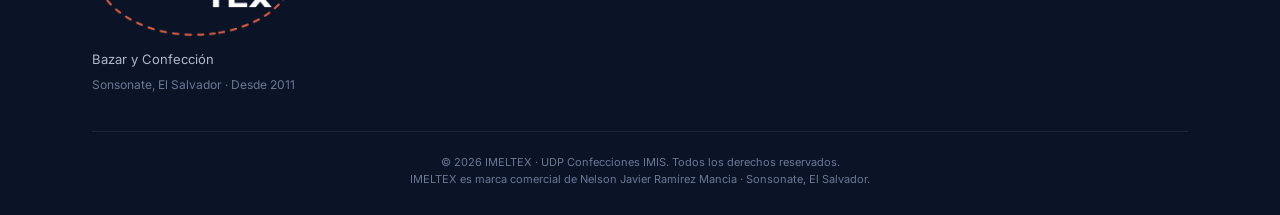
==== commit 2359bb7b: "Pagina de togas de graduacion con precios de mayoreo (hoja v5) y datos de producto para Google Co-Au" ====
--- a/index.html
+++ b/index.html
@@ -75,7 +75,7 @@
     ],
     "foundingDate": "2011",
     "areaServed": "El Salvador",
-    "knowsAbout": ["Confección de uniformes", "Bordado computarizado", "Tejido de cuellos", "Banderas", "Licitaciones COMPRASAL"],
+    "knowsAbout": ["Confección de uniformes", "Bordado computarizado", "Tejido de cuellos", "Banderas", "Togas de graduación", "Licitaciones COMPRASAL"],
     "hasOfferCatalog": {
       "@type": "OfferCatalog",
       "name": "Servicios IMELTEX",
@@ -83,7 +83,8 @@
         { "@type": "Offer", "itemOffered": { "@type": "Service", "name": "Confección textil", "url": "https://imeltex.com.sv/" } },
         { "@type": "Offer", "itemOffered": { "@type": "Service", "name": "Bordado computarizado", "url": "https://imeltex.com.sv/bordados.html" } },
         { "@type": "Offer", "itemOffered": { "@type": "Service", "name": "Cuellos tejidos", "url": "https://imeltex.com.sv/cuellos.html" } },
-        { "@type": "Offer", "itemOffered": { "@type": "Product", "name": "Banderas de El Salvador y Centroamérica", "url": "https://imeltex.com.sv/banderas.html" } }
+        { "@type": "Offer", "itemOffered": { "@type": "Product", "name": "Banderas de El Salvador y Centroamérica", "url": "https://imeltex.com.sv/banderas.html" } },
+        { "@type": "Offer", "itemOffered": { "@type": "Product", "name": "Togas de graduación, estolas y birretes", "url": "https://imeltex.com.sv/togas.html" } }
       ]
     }
   }
@@ -142,8 +143,8 @@
   <!-- ── Cinta ── -->
   <div class="cinta" aria-hidden="true">
     <div class="pista">
-      <span>Uniformes escolares</span><span>Camisas institucionales</span><span>Bordado computarizado</span><span>Cuellos tejidos</span><span>Banderas</span><span>Ropa de trabajo</span><span>Licitaciones COMPRASAL</span><span>Facturación CCF</span>
-      <span>Uniformes escolares</span><span>Camisas institucionales</span><span>Bordado computarizado</span><span>Cuellos tejidos</span><span>Banderas</span><span>Ropa de trabajo</span><span>Licitaciones COMPRASAL</span><span>Facturación CCF</span>
+      <span>Uniformes escolares</span><span>Camisas institucionales</span><span>Bordado computarizado</span><span>Cuellos tejidos</span><span>Banderas</span><span>Togas de graduación</span><span>Ropa de trabajo</span><span>Licitaciones COMPRASAL</span><span>Facturación CCF</span>
+      <span>Uniformes escolares</span><span>Camisas institucionales</span><span>Bordado computarizado</span><span>Cuellos tejidos</span><span>Banderas</span><span>Togas de graduación</span><span>Ropa de trabajo</span><span>Licitaciones COMPRASAL</span><span>Facturación CCF</span>
     </div>
   </div>
 
@@ -166,6 +167,7 @@
             <li>Camisas y blusas institucionales</li>
             <li>Ropa de trabajo y operarios</li>
             <li>Camisetas y conjuntos con estampado</li>
+            <li><a href="togas.html">Togas, estolas y birretes de graduación →</a></li>
           </ul>
         </div>
         <a class="servicio servicio-link reveal reveal-d1" href="bordados.html">
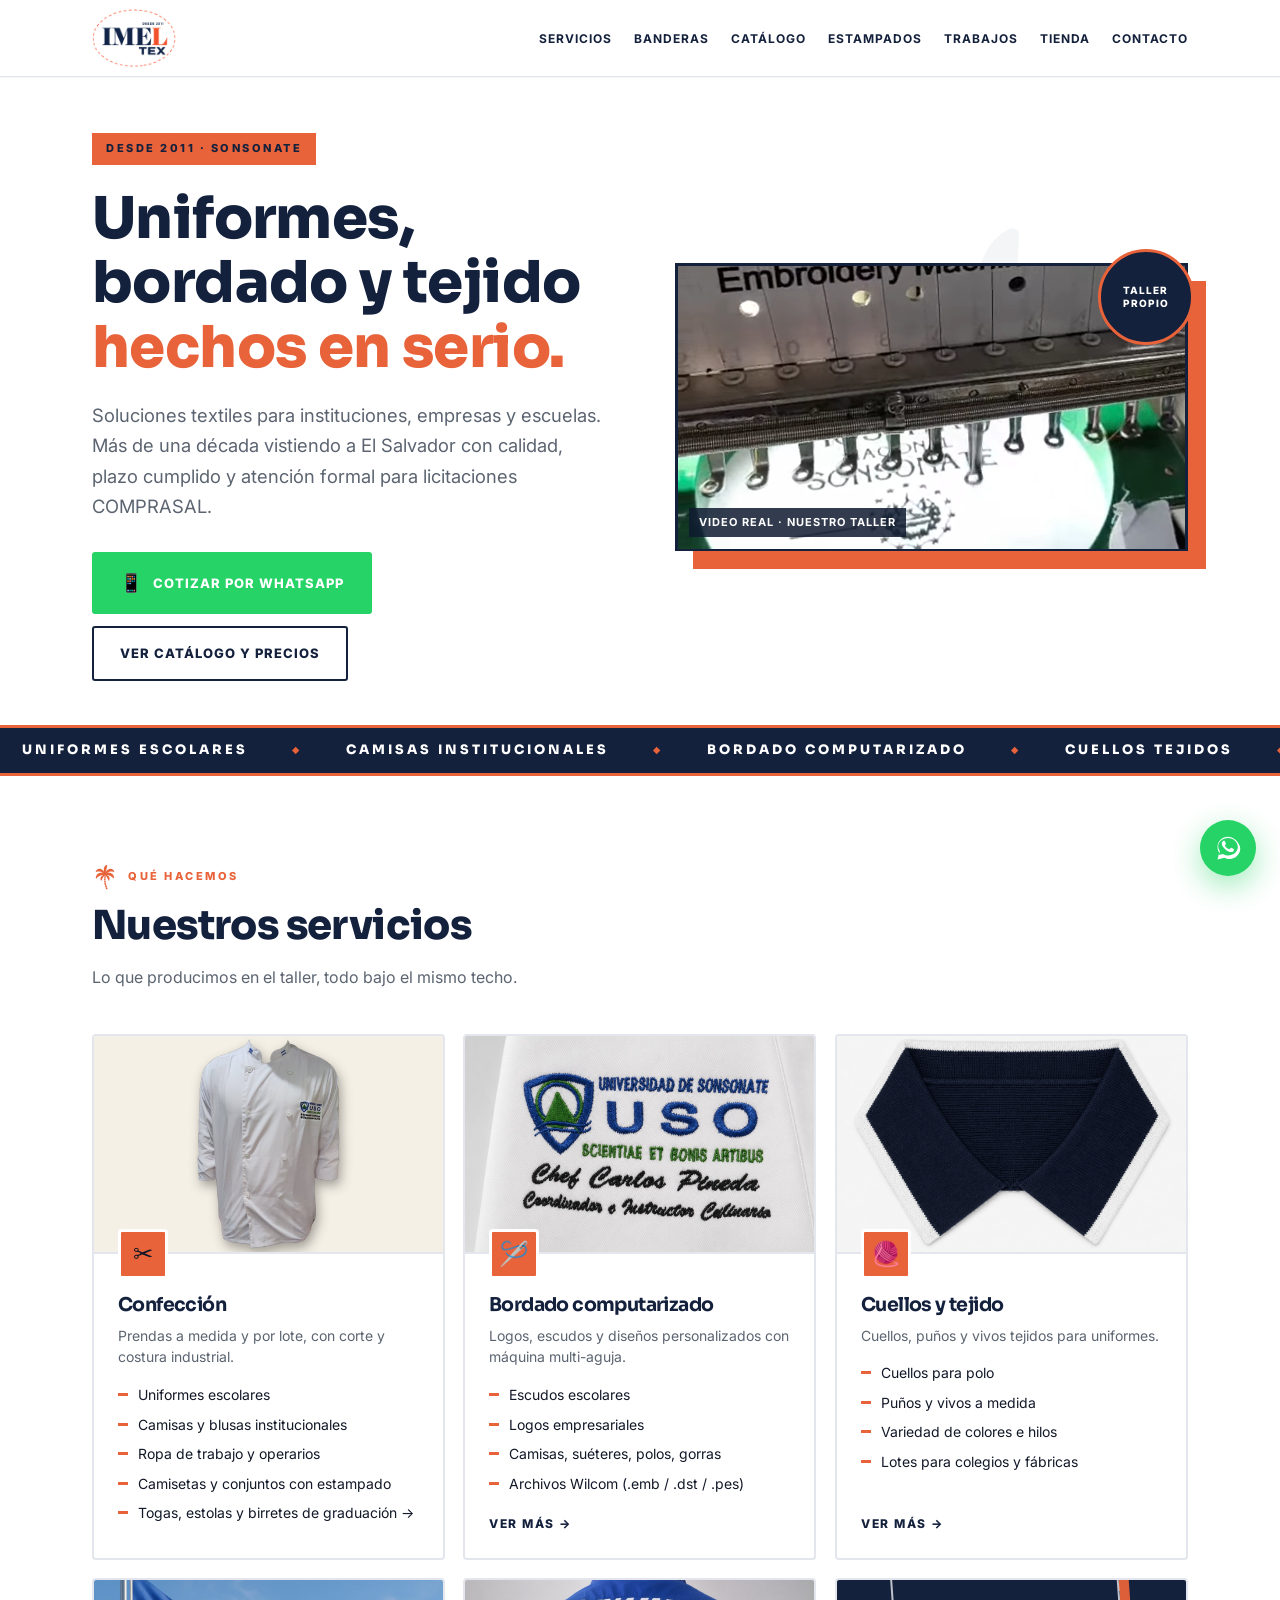
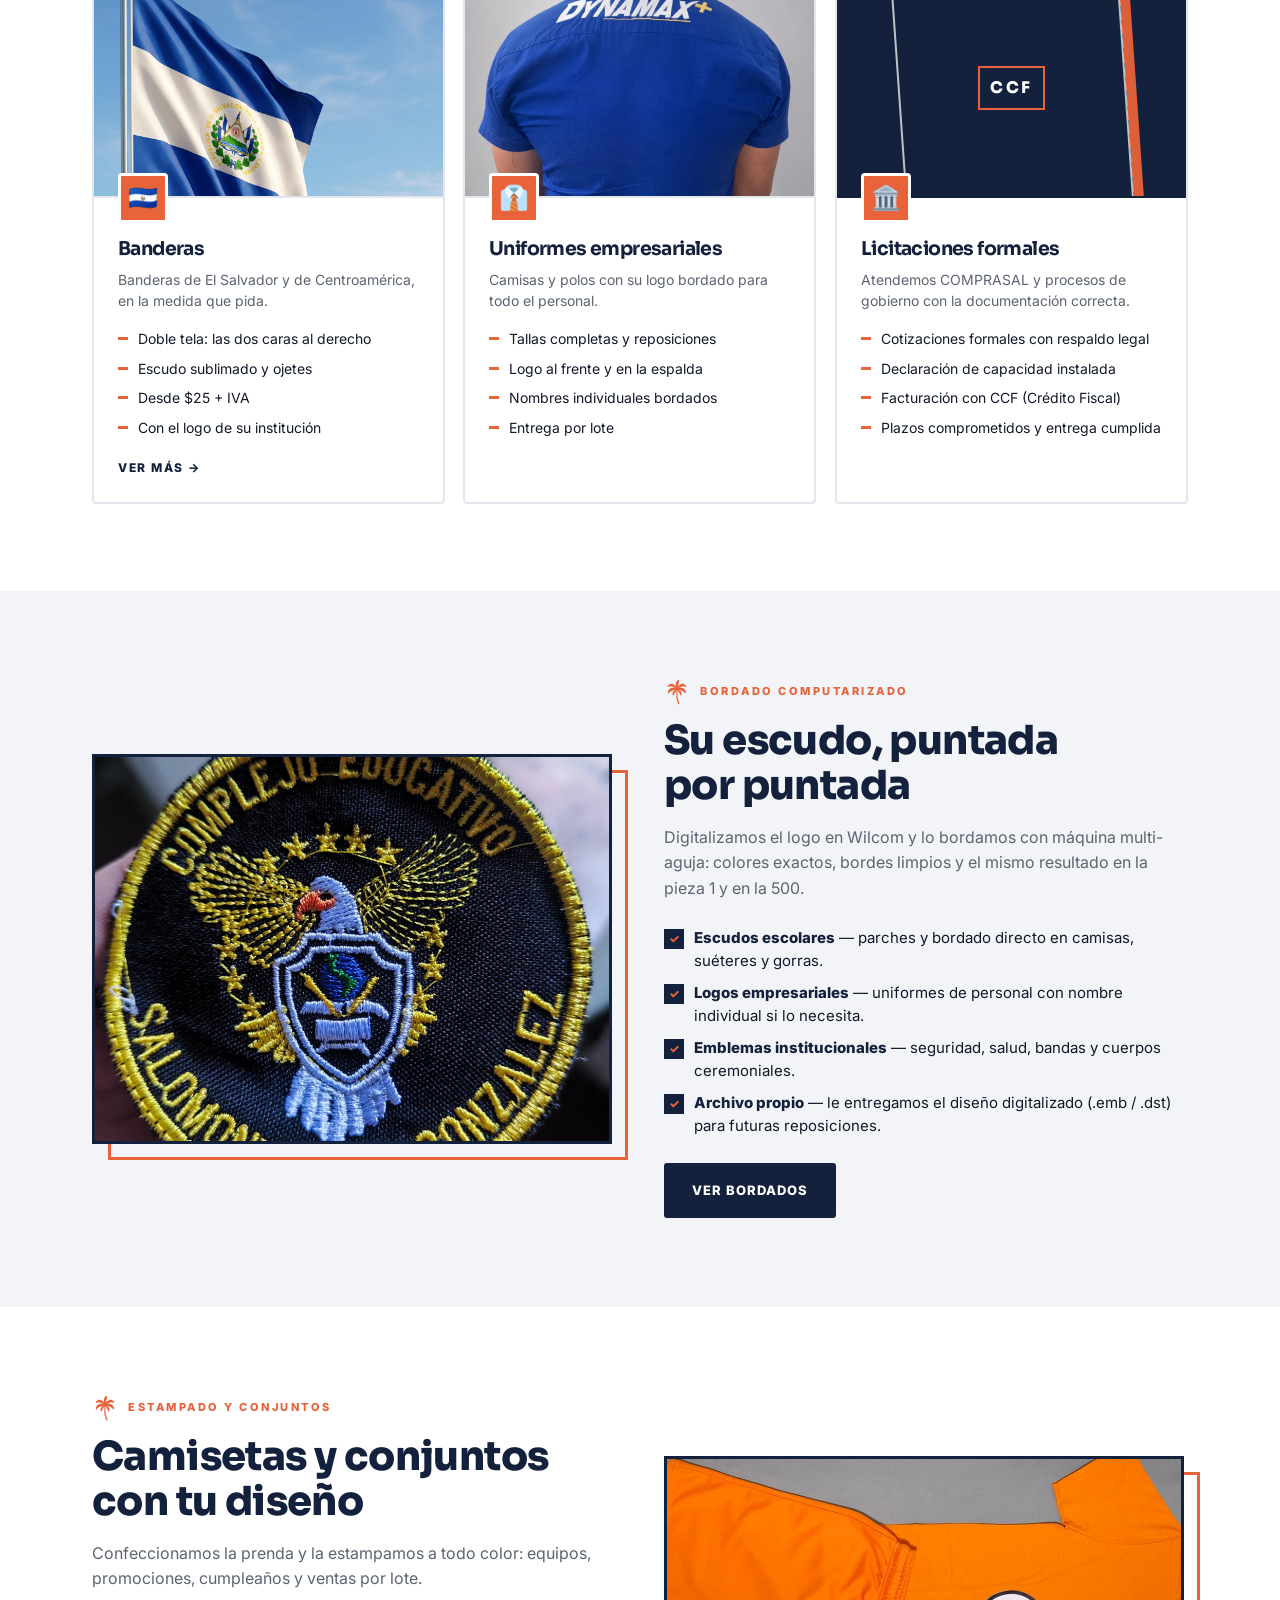
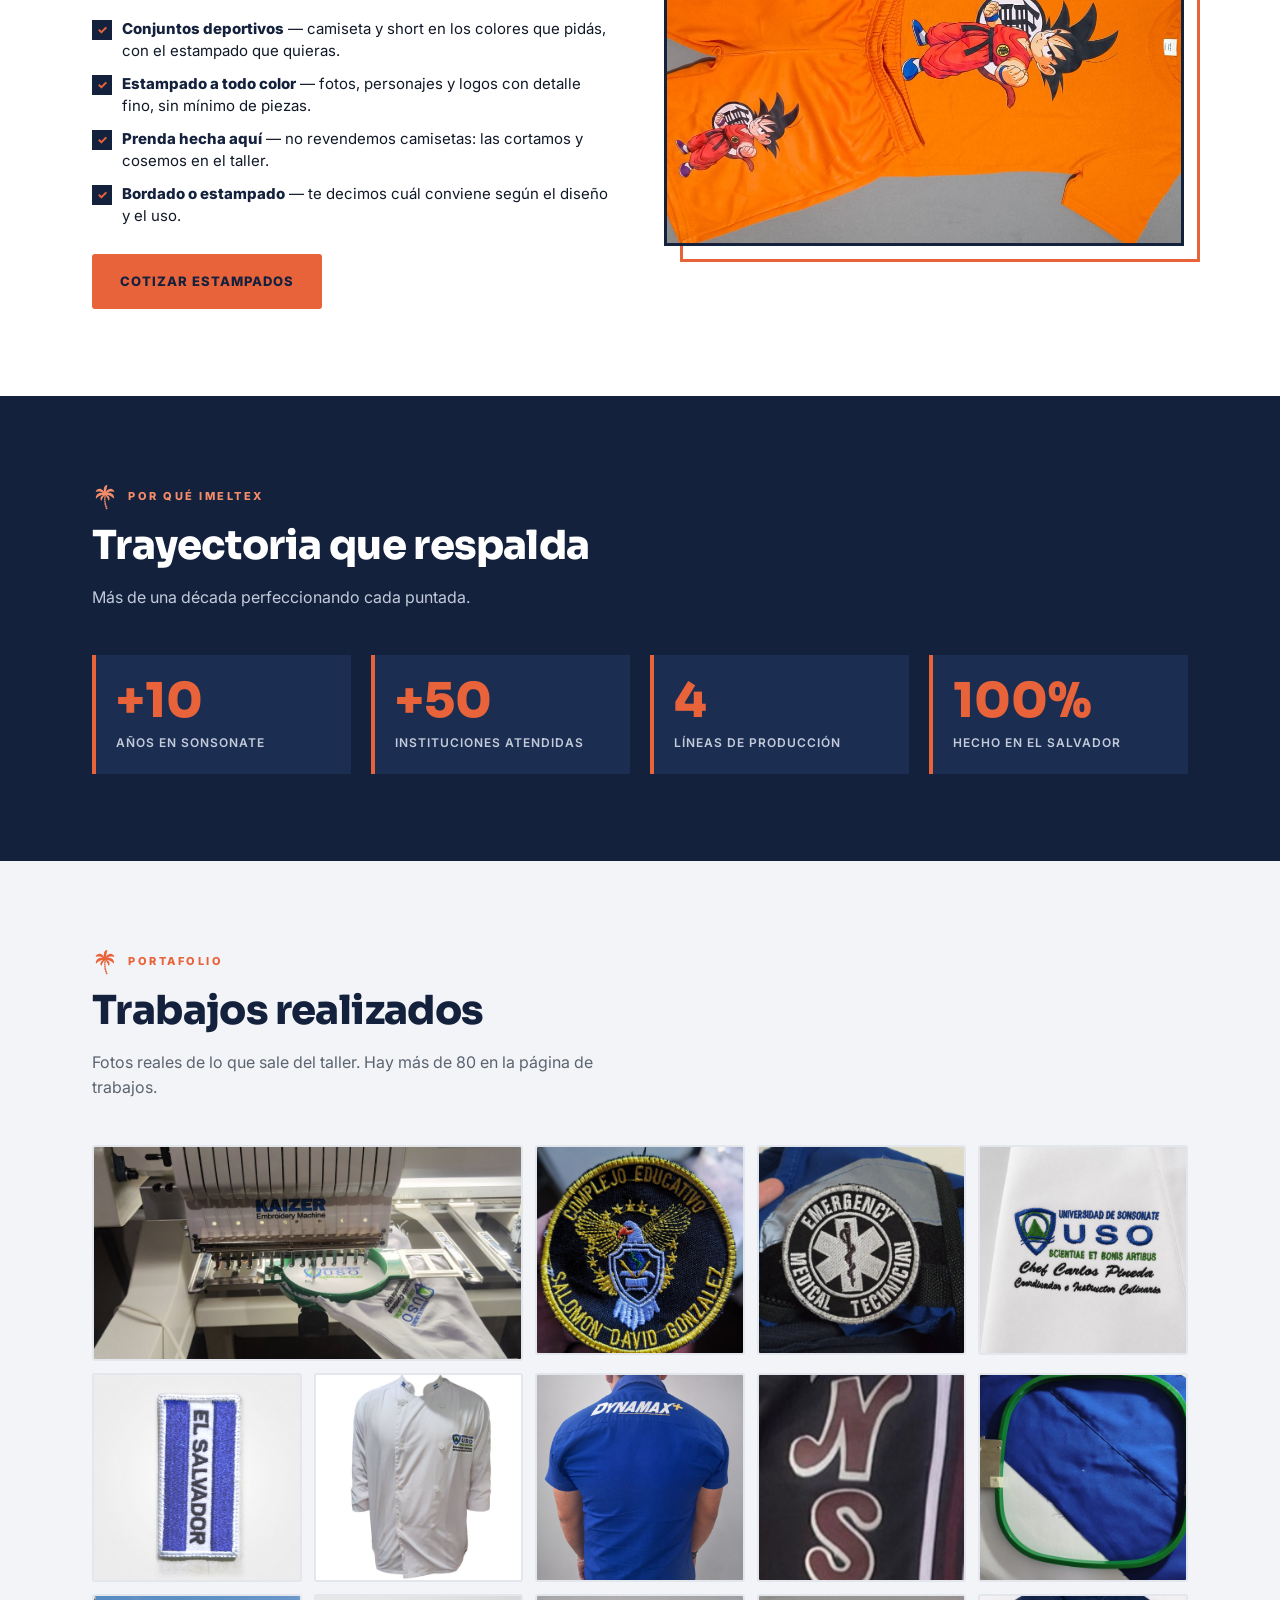
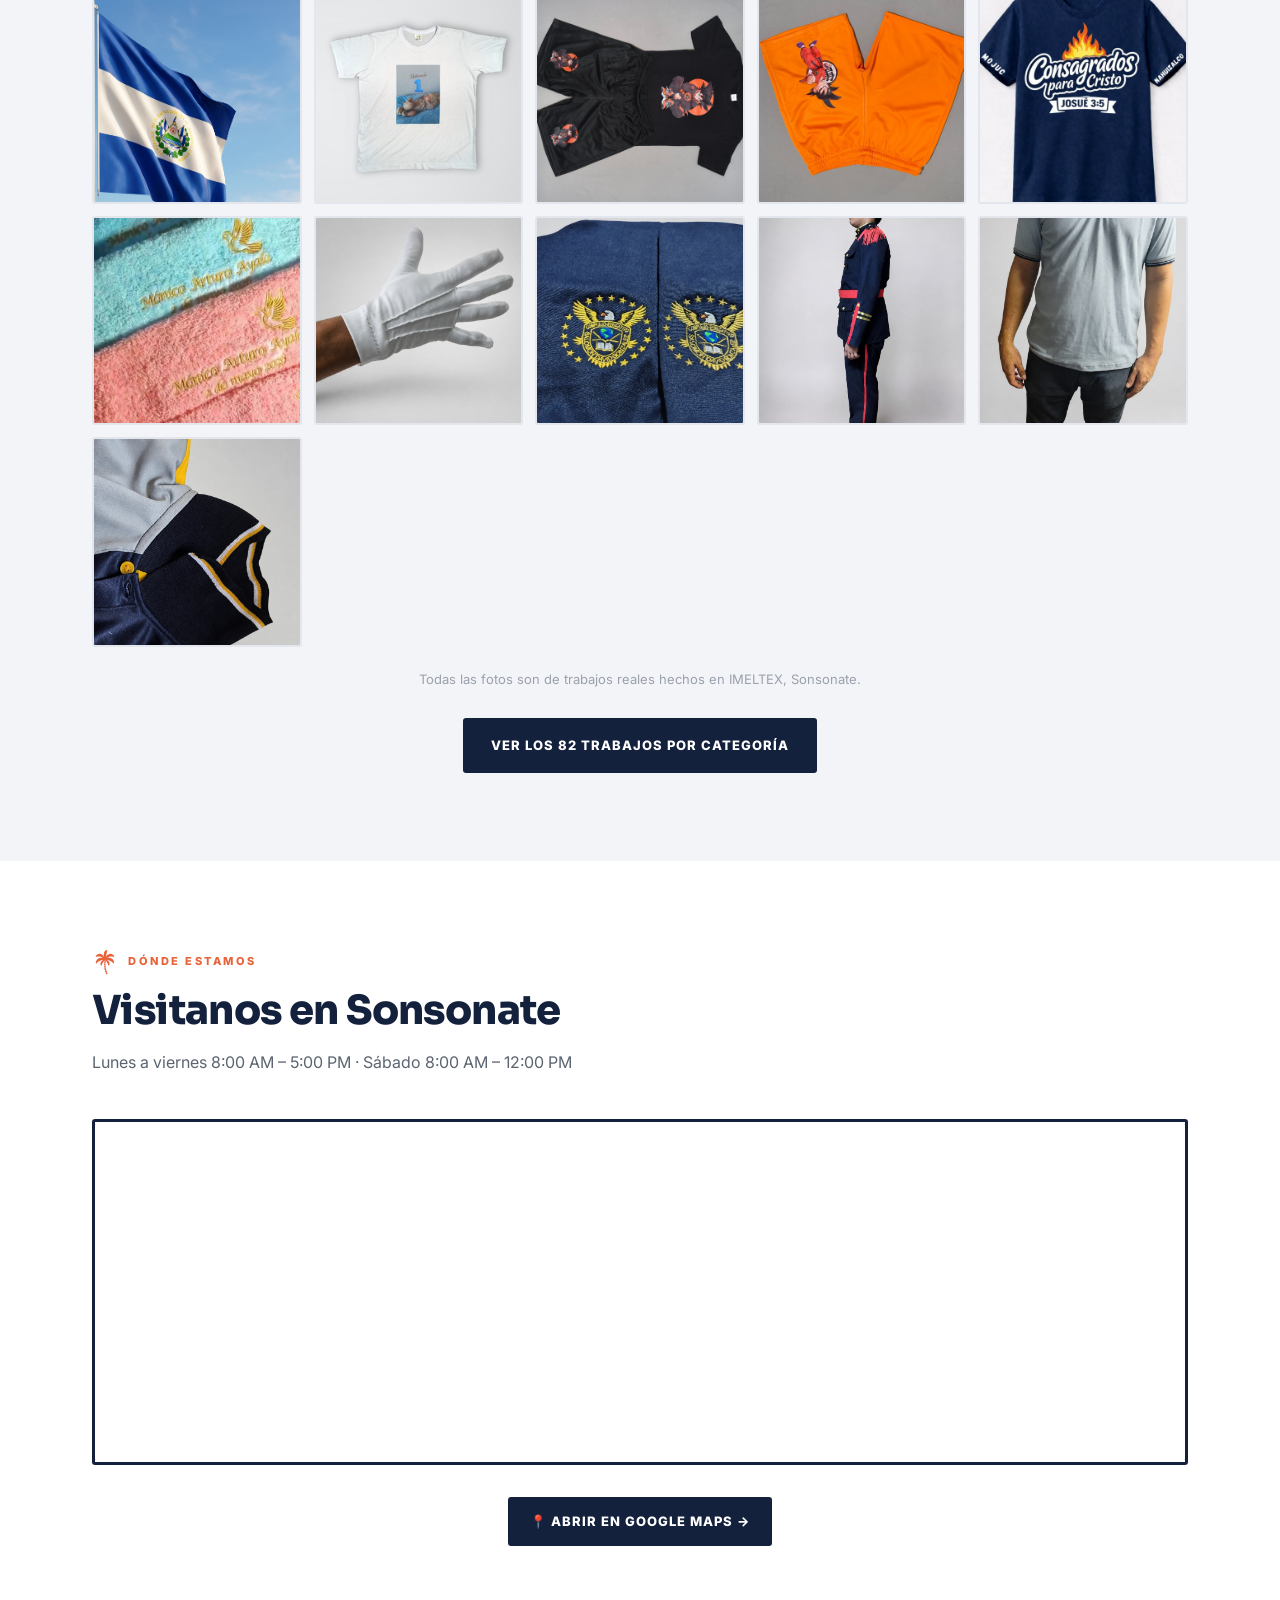
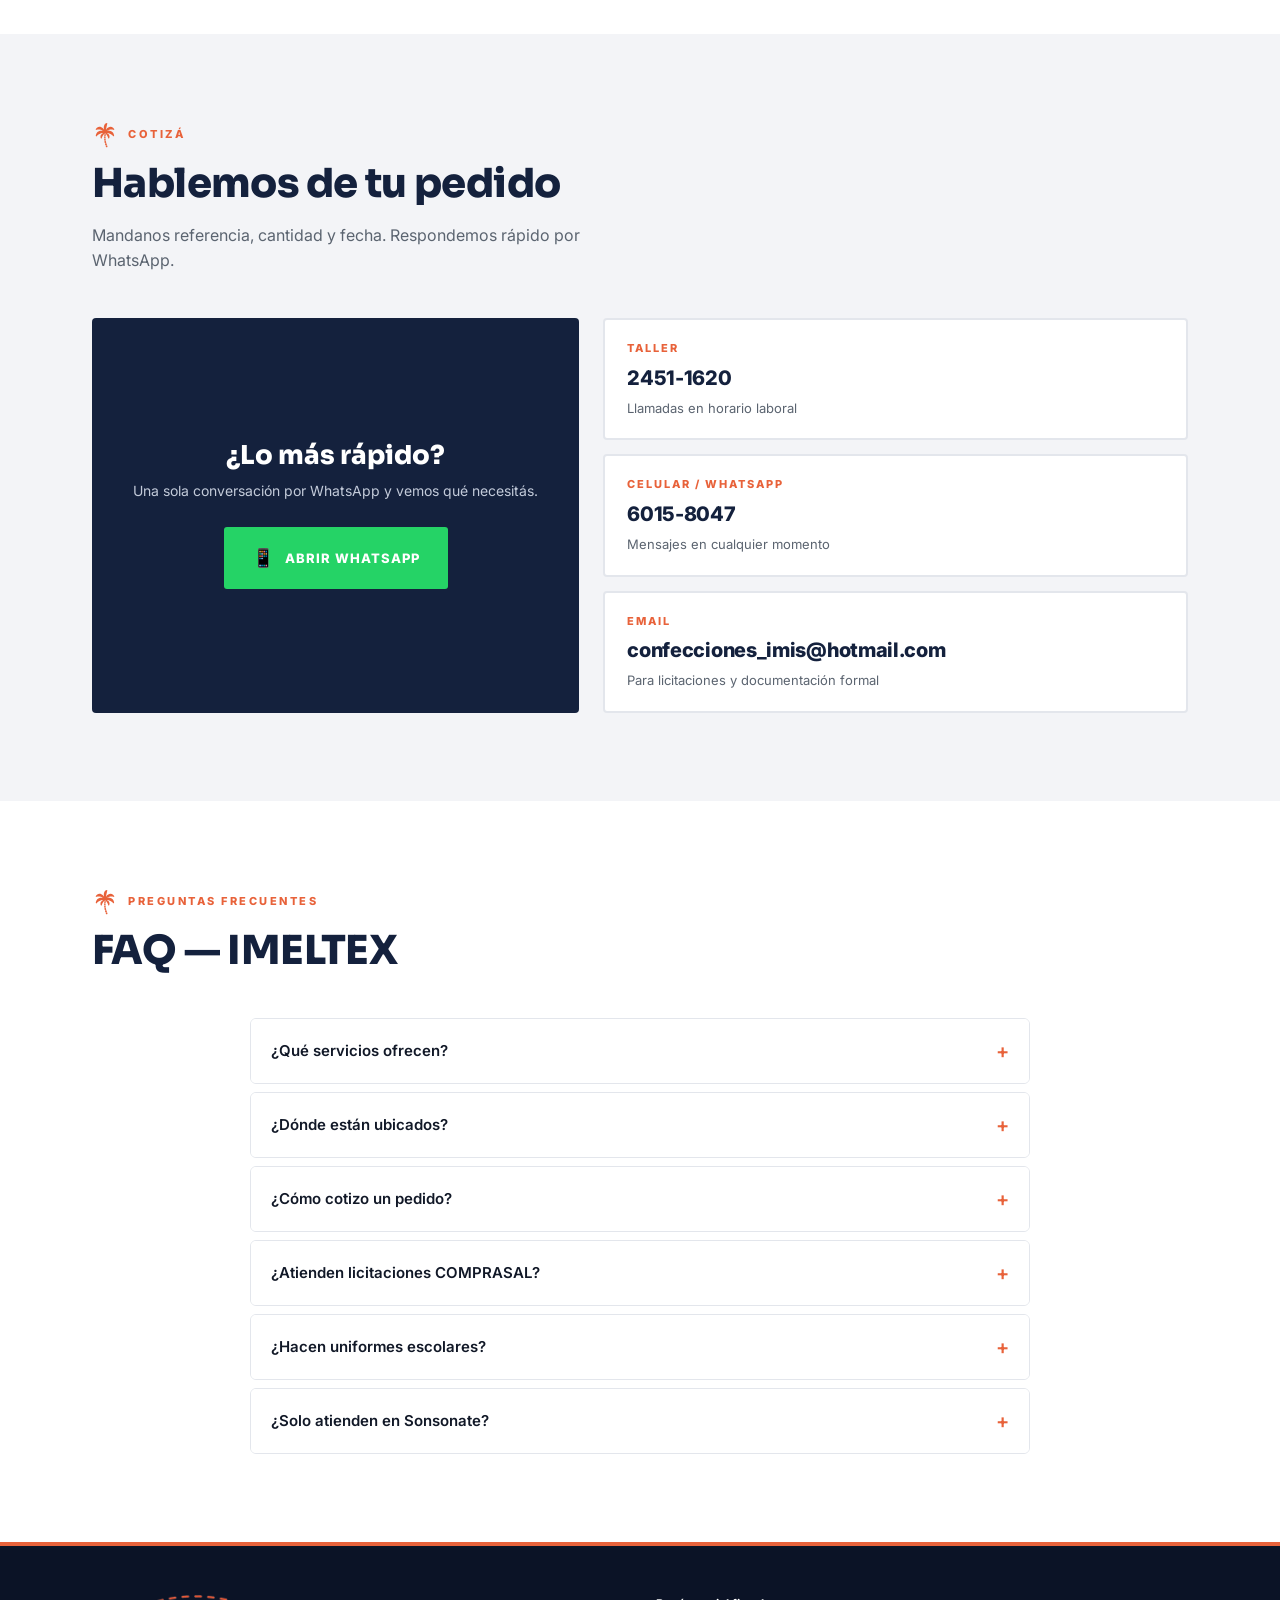
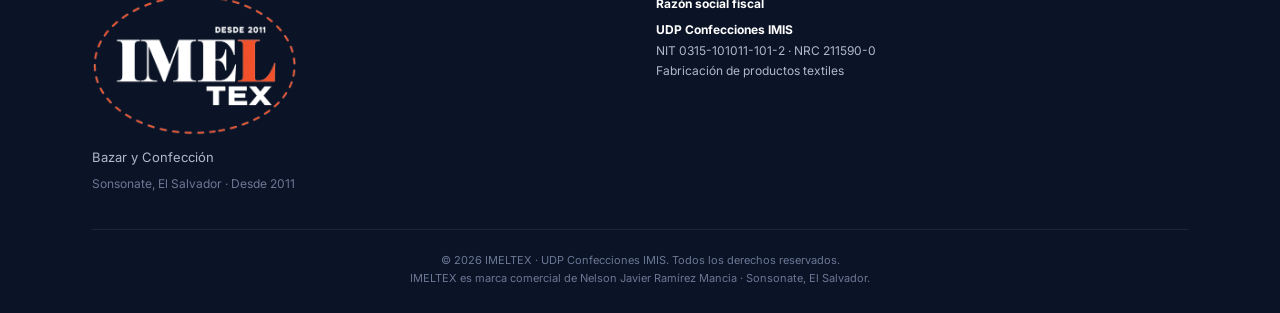
==== commit 58e5ad59: "Página de trabajos realizados: 82 fotos reales por categoría con filtros y visor - trabajos.html nue" ====
--- a/index.html
+++ b/index.html
@@ -104,7 +104,7 @@
         <li><a href="banderas.html">Banderas</a></li>
         <li><a href="catalogo.html">Catálogo</a></li>
         <li><a href="#estampados">Estampados</a></li>
-        <li><a href="#galeria">Trabajos</a></li>
+        <li><a href="trabajos.html">Trabajos</a></li>
         <li><a href="tienda/">Tienda</a></li>
         <li><a href="#contacto">Contacto</a></li>
       </ul>
@@ -322,7 +322,7 @@
       <div class="seccion-titulo reveal">
         <div class="label">Portafolio</div>
         <h2>Trabajos realizados</h2>
-        <div class="sub">Fotos reales de lo que sale del taller.</div>
+        <div class="sub">Fotos reales de lo que sale del taller. Hay más de 80 en la página de trabajos.</div>
       </div>
       <div class="galeria-grid reveal">
         <img class="galeria-item ancha" src="fotos/galeria/maquina-bordando.jpg" alt="Máquina bordadora trabajando un logo" loading="lazy" width="1000" height="1000" />
@@ -346,6 +346,7 @@
         <img class="galeria-item" src="fotos/galeria/polo-gris-cuello-tejido.jpg" alt="Polo gris con cuello y puños tejidos en el taller" loading="lazy" width="1000" height="1000" />
         <img class="galeria-item" src="fotos/galeria/cuello-tejido-real-amarillo-blanco.jpg" alt="Cuello tejido azul marino con líneas amarilla y blanca, foto real" loading="lazy" width="1000" height="1000" />
         <div class="galeria-pie">Todas las fotos son de trabajos reales hechos en IMELTEX, Sonsonate.</div>
+        <div class="galeria-mas"><a class="btn btn-navy" href="trabajos.html">Ver los 82 trabajos por categoría</a></div>
       </div>
     </div>
   </section>
--- a/styles.css
+++ b/styles.css
@@ -492,3 +492,53 @@
 .imagen-real { border-radius: 12px; overflow: hidden; border: 1px solid var(--cream-dark); box-shadow: 0 2px 10px rgba(27,40,69,.10); background:#fff; }
 .imagen-real img { width: 100%; display: block; }
 .imagen-real .pie { font-size: 12px; color: #8a8378; padding: 8px 12px; text-align: center; }
+
+/* ── Página de trabajos (trabajos.html) ── */
+.tr-head { padding: 44px 0 26px; background: var(--cream); border-bottom: 1px solid var(--linea); }
+.tr-head .label { font-size: 11px; font-weight: 800; letter-spacing: 2.5px; text-transform: uppercase; color: var(--gold); margin-bottom: 12px; }
+.tr-head h1 { font-size: clamp(2rem, 4.5vw, 3rem); margin-bottom: 12px; }
+.tr-head .subtitulo { font-size: 1.05rem; color: var(--gris); max-width: 60ch; line-height: 1.6; margin: 0 0 22px; }
+.chips { display: flex; flex-wrap: wrap; gap: 8px; }
+.chip {
+  font: inherit; font-size: 13px; font-weight: 700; color: var(--navy); background: #fff; border: 2px solid var(--linea);
+  border-radius: 999px; padding: 8px 14px; cursor: pointer; transition: border-color .2s, background .2s, color .2s;
+}
+.chip span { font-weight: 600; color: var(--gris-claro); margin-left: 4px; }
+.chip:hover { border-color: var(--navy); }
+.chip.is-on { background: var(--navy); border-color: var(--navy); color: #fff; }
+.chip.is-on span { color: var(--gold-light); }
+.tr-sec { padding: 36px 0 44px; }
+.tr-grid { display: grid; grid-template-columns: repeat(auto-fill, minmax(220px, 1fr)); grid-auto-rows: 180px; grid-auto-flow: dense; gap: 12px; }
+.tr-item { margin: 0; position: relative; overflow: hidden; border-radius: 3px; border: 2px solid var(--linea); background: #fff; transition: transform .2s, border-color .2s; }
+.tr-item[data-o="v"] { grid-row: span 2; }
+.tr-item[data-o="h"] { grid-column: span 2; }
+.tr-item:hover { transform: scale(1.02); border-color: var(--gold); z-index: 1; }
+.tr-item a { display: block; width: 100%; height: 100%; }
+.tr-item img { width: 100%; height: 100%; object-fit: cover; display: block; }
+.tr-item figcaption {
+  position: absolute; left: 0; right: 0; bottom: 0; padding: 26px 12px 10px; font-size: 12.5px; font-weight: 600; color: #fff; line-height: 1.35;
+  background: linear-gradient(to top, rgba(11,19,38,.82), rgba(11,19,38,0)); pointer-events: none;
+}
+@media (max-width: 560px) {
+  .tr-grid { grid-template-columns: repeat(2, minmax(0,1fr)); grid-auto-rows: 150px; gap: 8px; }
+  .tr-item[data-o="h"] { grid-column: span 2; }
+}
+.tr-cta { background: var(--navy); color: #fff; padding: 48px 0; text-align: center; border-top: 3px solid var(--gold); }
+.tr-cta h2 { color: #fff; font-size: clamp(1.4rem, 3vw, 2rem); margin-bottom: 10px; }
+.tr-cta p { color: #c7cdd8; margin-bottom: 22px; }
+.tr-cta .cta-row { display: flex; gap: 12px; justify-content: center; flex-wrap: wrap; }
+.tr-cta .btn-ghost { color: #fff; border-color: #fff; }
+.tr-cta .btn-ghost:hover { background: #fff; color: var(--navy); }
+.galeria-mas { grid-column: 1 / -1; text-align: center; padding-top: 6px; }
+/* visor */
+.lb { position: fixed; inset: 0; z-index: 1000; background: rgba(11,19,38,.94); display: flex; align-items: center; justify-content: center; }
+.lb[hidden] { display: none; }
+.lb figure { margin: 0; max-width: min(96vw, 1400px); max-height: 100vh; display: flex; flex-direction: column; align-items: center; }
+.lb img { max-width: 96vw; max-height: 84vh; object-fit: contain; border: 3px solid #fff; background: #000; }
+.lb figcaption { color: #fff; font-size: 14px; padding: 12px 16px; text-align: center; }
+.lb button { position: absolute; font: inherit; color: #fff; background: rgba(255,255,255,.08); border: 2px solid rgba(255,255,255,.35); width: 48px; height: 48px; border-radius: 50%; cursor: pointer; line-height: 1; font-size: 30px; display: flex; align-items: center; justify-content: center; }
+.lb button:hover { background: var(--gold); color: var(--navy); border-color: var(--gold); }
+.lb-x { top: 16px; right: 16px; }
+.lb-p { left: 12px; top: 50%; transform: translateY(-50%); }
+.lb-n { right: 12px; top: 50%; transform: translateY(-50%); }
+@media (max-width: 560px) { .lb-p, .lb-n { display: none !important; } .lb img { max-height: 78vh; } }
